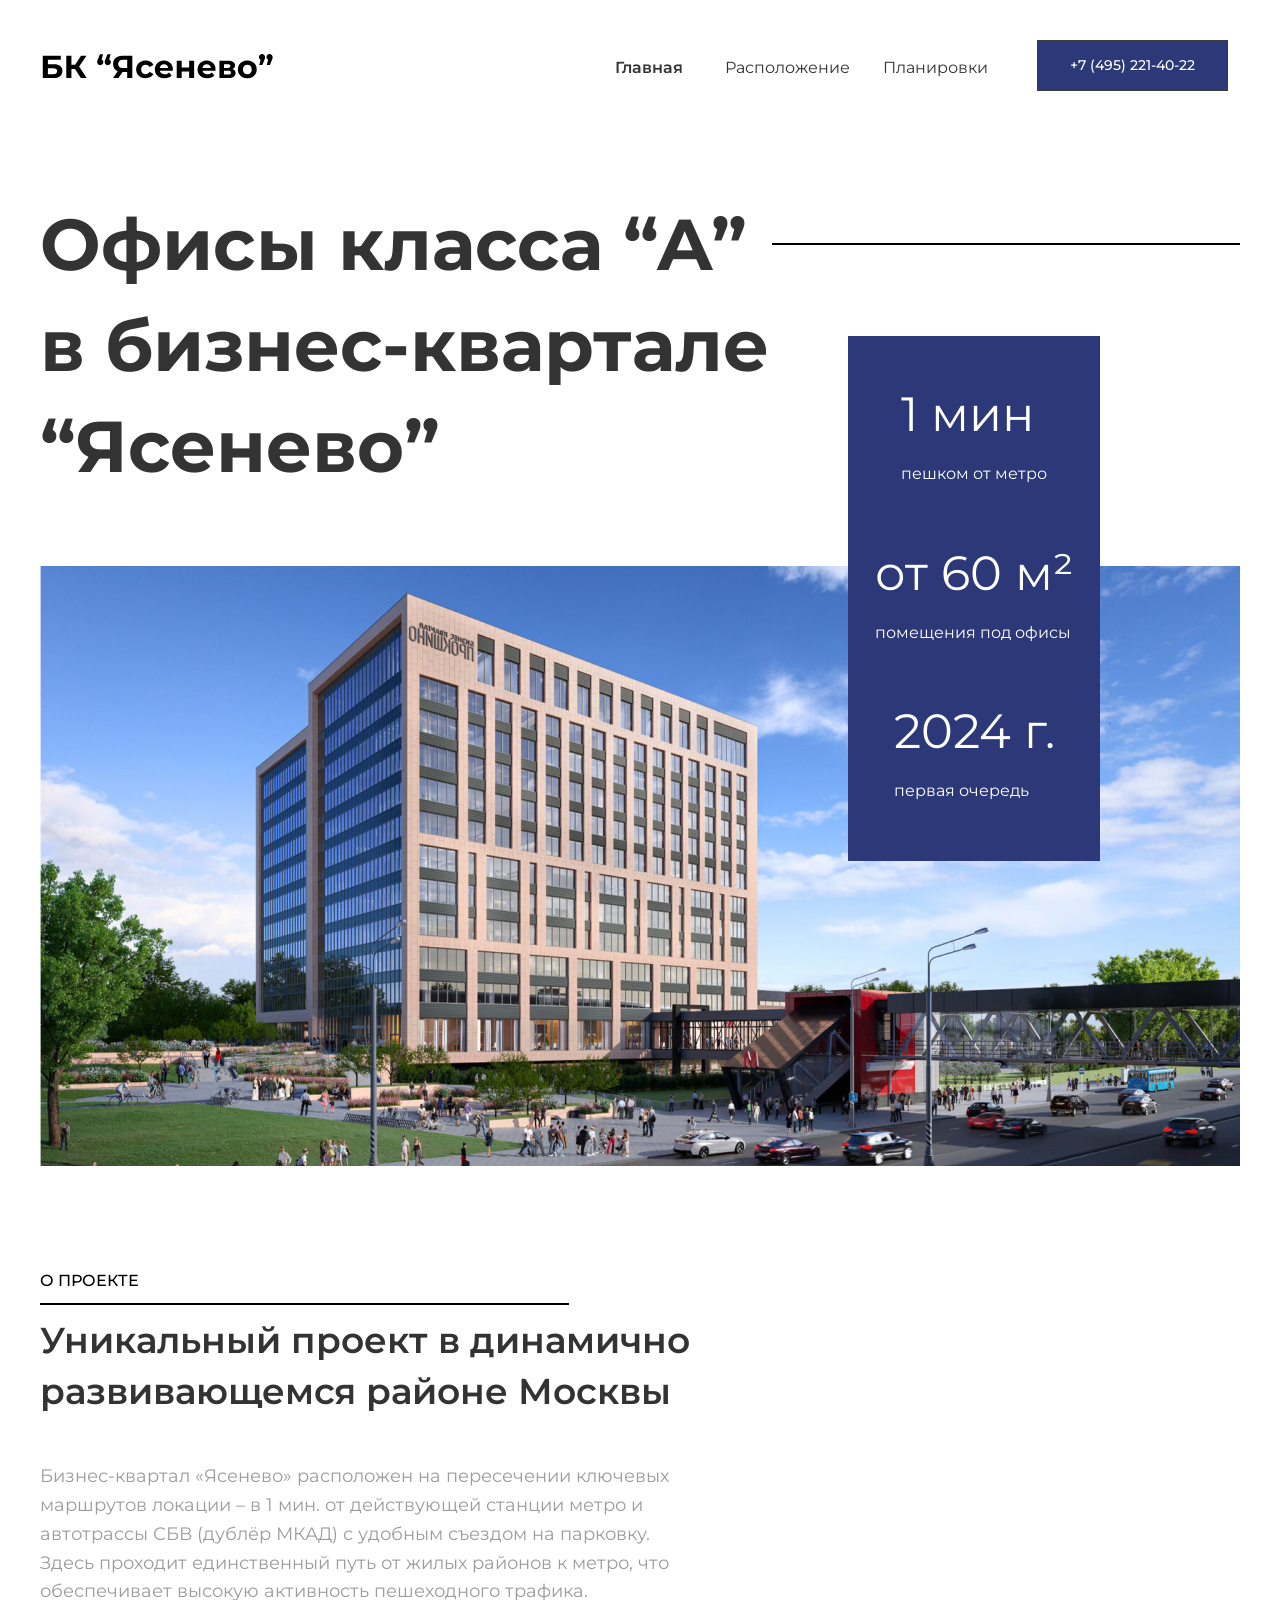
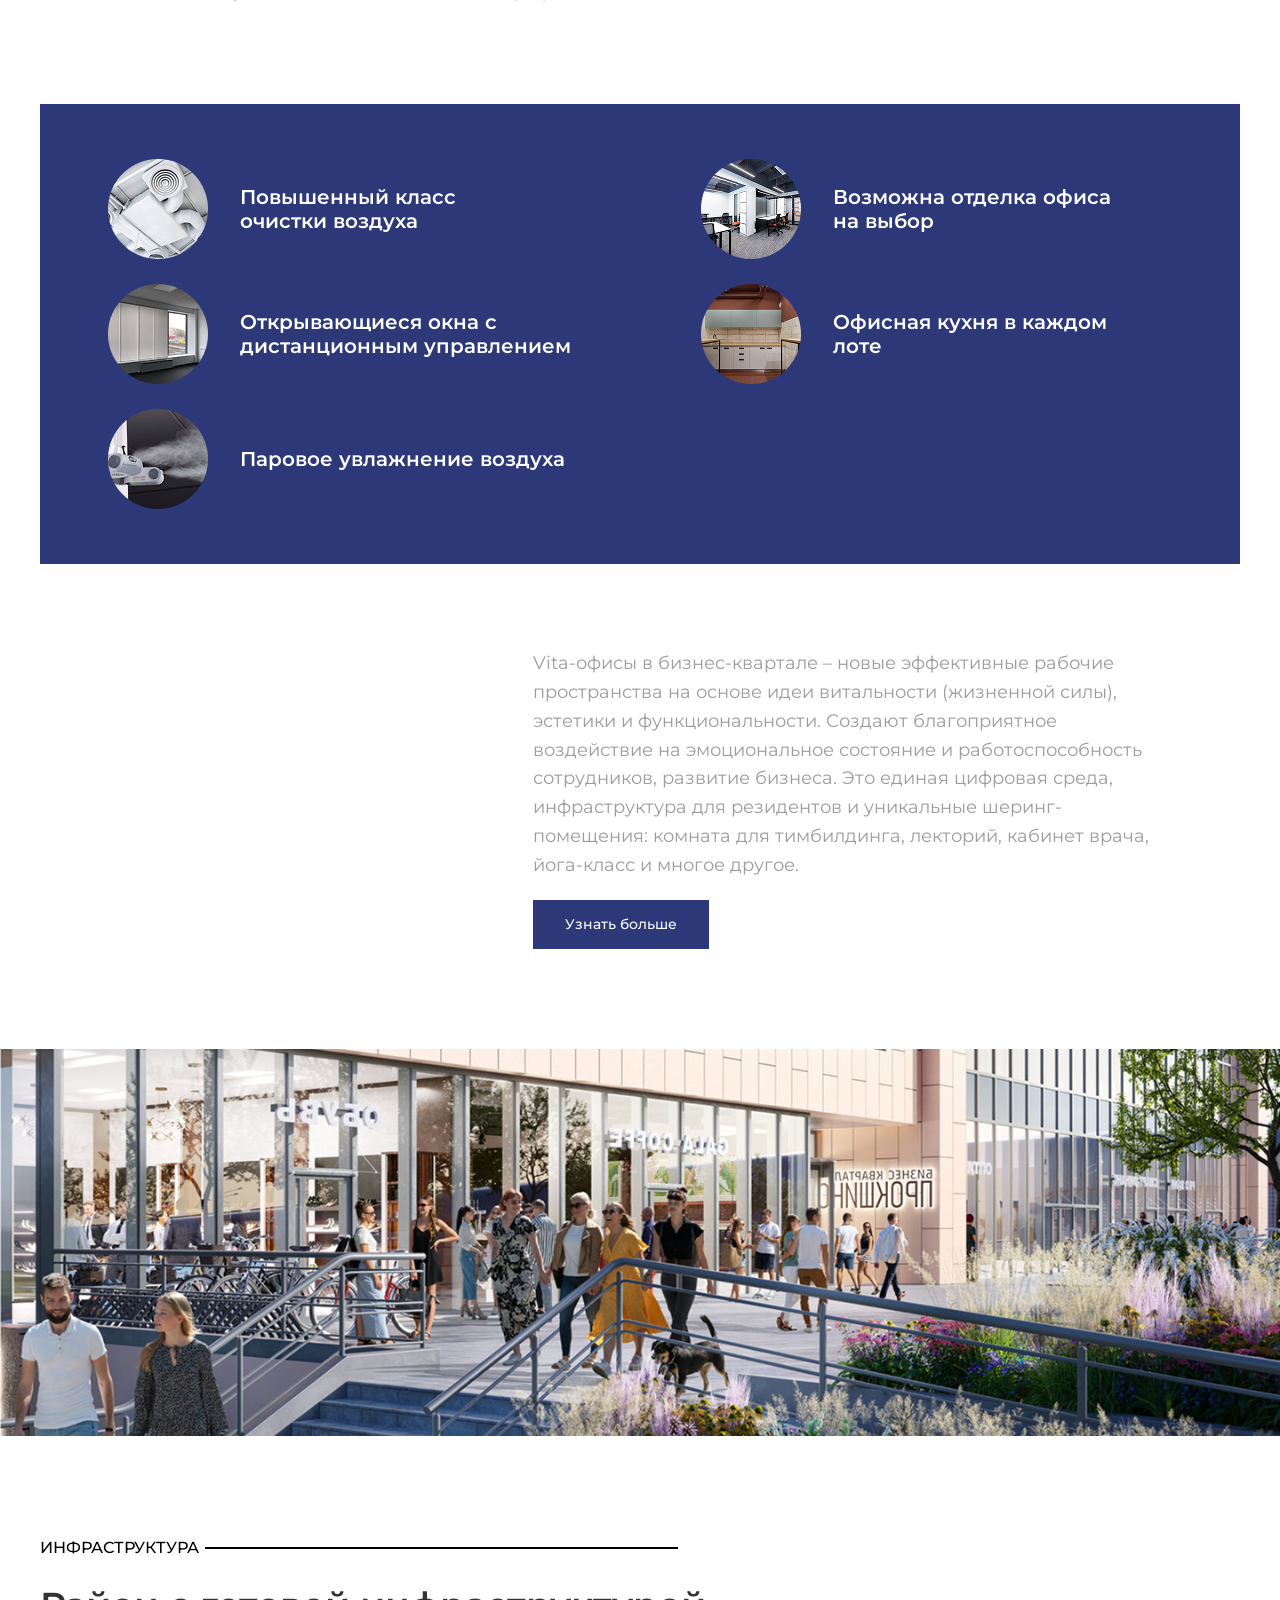
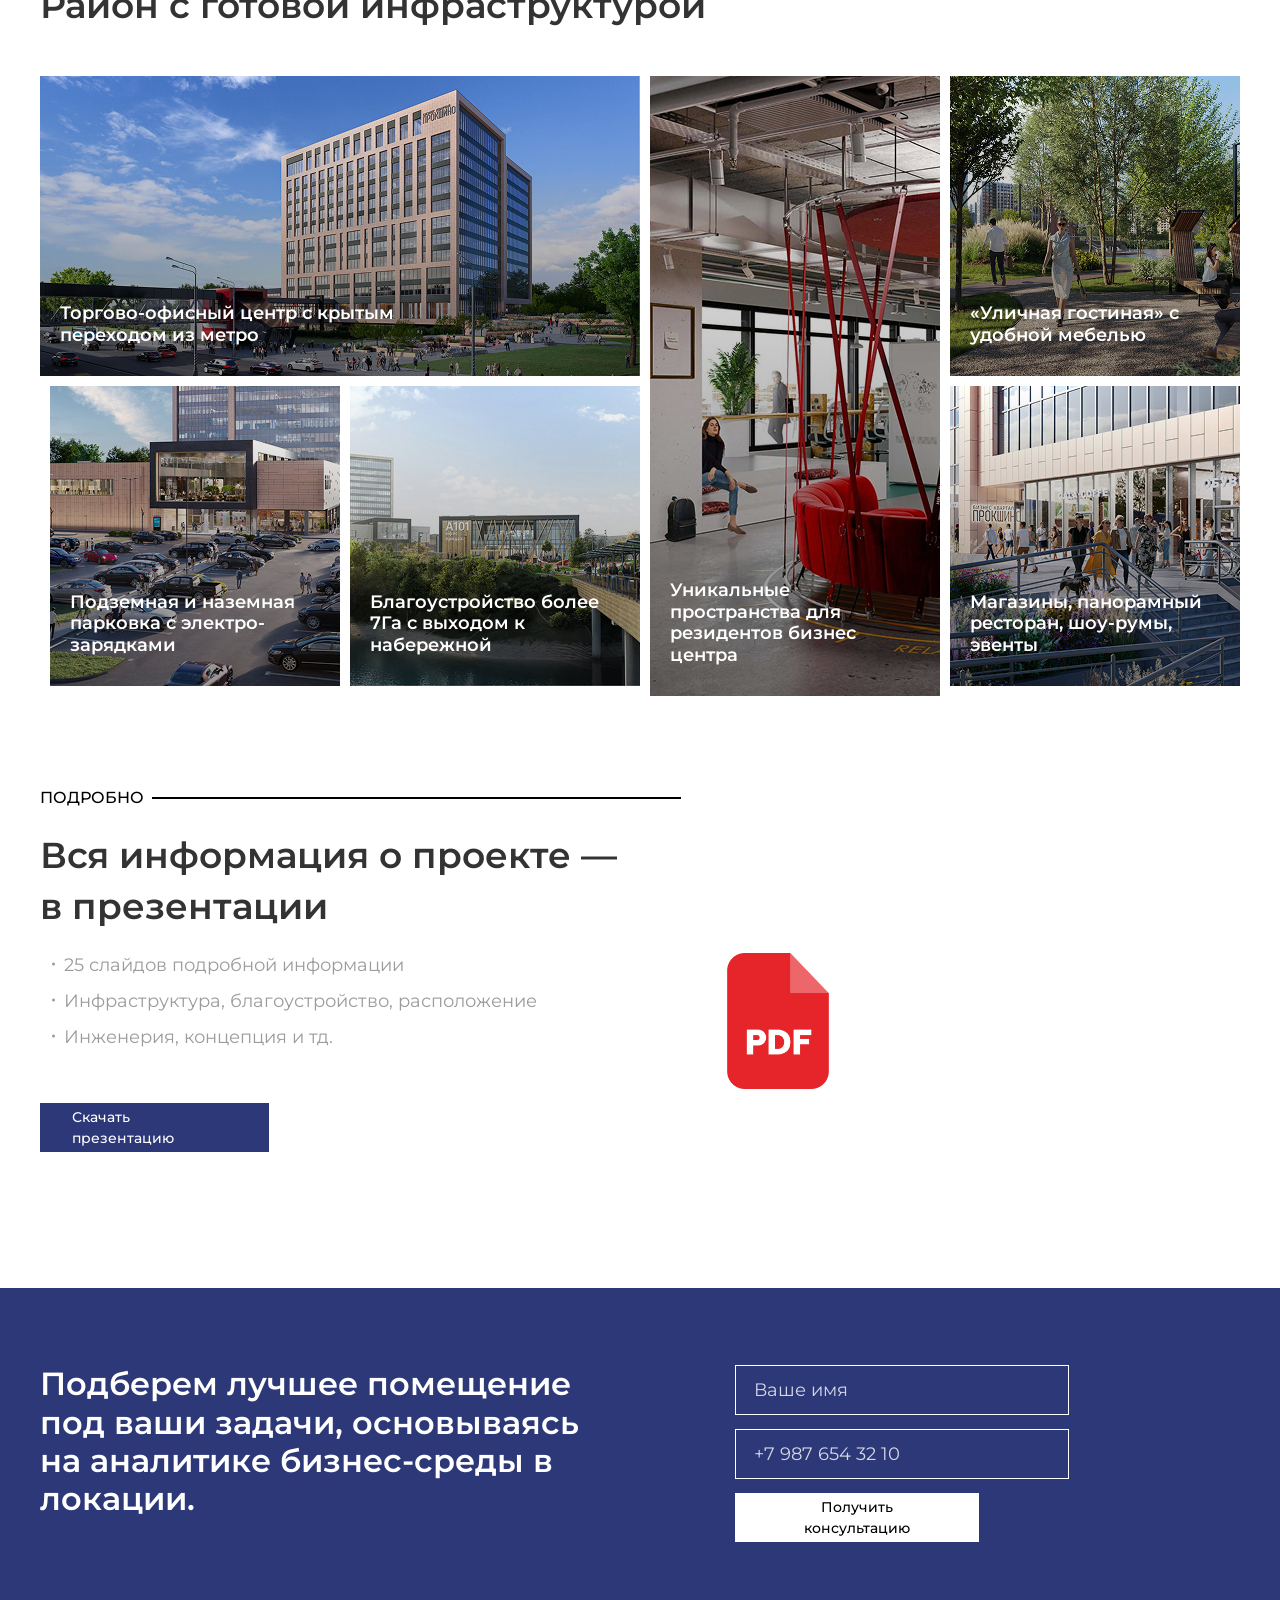
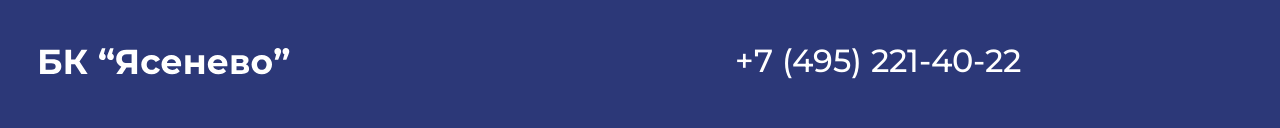
==== index.html @ f7aae48b "Add main page layout" ====
<!doctype html>
<html lang="ru">
  <head>
    <meta charset="UTF-8" />
    <meta name="viewport" content="width=device-width, initial-scale=1.0" />

    <link rel="stylesheet" href="css/style.min.css" />
    <title>БК "Ясенево"</title>
  </head>
  <body>
    <header class="header">
      <div class="container header__container">
        <a href="#hero" class="header__logo-link">
          <img
            src="./assets/images/index-images/svg/header-logo.svg"
            alt="БК 'Ясенево'"
            class="header__logo-img"
          />
        </a>

        <nav class="menu" aria-label="Главная навигация">
          <ul class="menu__list">
            <li class="menu__item menu__item--active">
              <a href="index.html" class="menu__link menu__link--active"
                >Главная</a
              >
            </li>
            <li class="menu__item">
              <a href="location.html" class="menu__link">Расположение</a>
            </li>
            <li class="menu__item">
              <a href="layouts.html" class="menu__link">Планировки</a>
            </li>
          </ul>
        </nav>

        <a
          href="tel:+74952214022"
          class="header__phone"
          aria-label="Позвонить по номеру +7 495 221-40-22"
          >+7 (495) 221-40-22</a
        >
      </div>
    </header>

    <main class="main">
      <section class="hero" id="hero">
        <div class="container hero__container">
          <h1 class="hero__title">
            <span class="hero__title-text">Офисы класса “А”</span
            ><span class="hero__title-text hero__title-text--secondary"
              >в бизнес-квартале <br />“Ясенево”</span
            >
          </h1>

          <div class="hero__media">
            <div class="hero__image-wrapper">
              <img
                src="./assets/images/index-images/hero-image.png"
                alt="Бизнес-центр Ясенево"
                class="hero__image"
              />
            </div>

            <aside
              class="hero__stats"
              aria-label="Краткая информация о проекте"
            >
              <div class="hero__stats-wrapper">
                <ul class="hero__stats-list">
                  <li class="hero__stats-item">
                    <span class="hero__stats-value">1 мин</span>
                    <span class="hero__stats-text">пешком от метро</span>
                  </li>
                  <li class="hero__stats-item">
                    <span class="hero__stats-value">от 60 м²</span>
                    <span class="hero__stats-text">помещения под офисы</span>
                  </li>
                  <li class="hero__stats-item">
                    <span class="hero__stats-value">2024 г.</span>
                    <span class="hero__stats-text">первая очередь</span>
                  </li>
                </ul>
              </div>
            </aside>
          </div>
        </div>
      </section>

      <section class="about">
        <div class="container about__container">
          <div class="about__intro">
            <div class="about__label">
              <span class="about__label-text">О проекте</span>
            </div>

            <h2 class="about__title">
              Уникальный проект в динамично развивающемся районе Москвы
            </h2>

            <p class="about__text">
              Бизнес-квартал «Ясенево» расположен на пересечении ключевых
              маршрутов локации – в 1 мин. от действующей станции метро и
              автотрассы СБВ (дублёр МКАД) с удобным съездом на парковку. Здесь
              проходит единственный путь от жилых районов к метро, что
              обеспечивает высокую активность пешеходного трафика.
            </p>
          </div>

          <div class="about__details">
            <ul class="about__details-list">
              <li class="about__details-item">
                <img
                  src="./assets/images/index-images/inf-icons/inf-icon-cleaning.png"
                  alt=""
                  class="about__details-icon"
                /><span class="about__details-text about__details-text--custom"
                  >Повышенный класс очистки воздуха</span
                >
              </li>
              <li class="about__details-item">
                <img
                  src="./assets/images/index-images/inf-icons/inf-icon-office.png"
                  alt=""
                  class="about__details-icon"
                /><span class="about__details-text about__details-text--custom"
                  >Возможна отделка офиса на выбор</span
                >
              </li>
              <li class="about__details-item">
                <img
                  src="./assets/images/index-images/inf-icons/inf-icon-windows.png"
                  alt=""
                  class="about__details-icon"
                /><span class="about__details-text"
                  >Открывающиеся окна с дистанционным управлением</span
                >
              </li>
              <li class="about__details-item">
                <img
                  src="./assets/images/index-images/inf-icons/inf-icon-kitchen.png"
                  alt=""
                  class="about__details-icon"
                /><span class="about__details-text about__details-text--custom"
                  >Офисная кухня в каждом лоте</span
                >
              </li>
              <li class="about__details-item">
                <img
                  src="./assets/images/index-images/inf-icons/inf-icon-humidification.png"
                  alt=""
                  class="about__details-icon"
                /><span class="about__details-text"
                  >Паровое увлажнение воздуха</span
                >
              </li>
            </ul>
          </div>

          <div class="about__info">
            <p class="about__info-text">
              Vita-офисы в бизнес-квартале – новые эффективные рабочие
              пространства на основе идеи витальности (жизненной силы), эстетики
              и функциональности. Создают благоприятное воздействие на
              эмоциональное состояние и работоспособность сотрудников, развитие
              бизнеса. Это единая цифровая среда, инфраструктура для резидентов
              и уникальные шеринг-помещения: комната для тимбилдинга, лекторий,
              кабинет врача, йога-класс и многое другое.
            </p>

            <a href="#details" class="about__info-button">Узнать больше</a>
          </div>
        </div>

        <div class="about__image-wrapper">
          <img
            src="./assets/images/index-images/about-image.png"
            alt="Входная зона бизнес-квартала Ясенево"
            class="about__image"
          />
        </div>
      </section>

      <section class="infra">
        <div class="container infra__container">
          <div class="infra__label">
            <span class="infra__label-text">Инфраструктура</span>
          </div>

          <h2 class="infra__title">Район с готовой инфраструктурой</h2>

          <div class="infra__grid">
            <article class="infra__card infra__card--center">
              <img
                src="./assets/images/index-images/infra-images/infra-center.png"
                alt=""
                class="infra__card-image"
              />

              <h3 class="infra__card-title infra__card-title--center">
                Торгово-офисный центр с крытым переходом из метро
              </h3>
            </article>

            <article class="infra__card infra__card--parking">
              <img
                src="./assets/images/index-images/infra-images/infra-parking.png"
                alt=""
                class="infra__card-image"
              />

              <h3 class="infra__card-title infra__card-title--parking">
                Подземная и наземная парковка с электро-зарядками
              </h3>
            </article>

            <article class="infra__card infra__card--landscape">
              <img
                src="./assets/images/index-images/infra-images/infra-landscape.png"
                alt=""
                class="infra__card-image"
              />

              <h3 class="infra__card-title infra__card-title--landscape">
                Благоустройство более 7Га с выходом к набережной
              </h3>
            </article>

            <article class="infra__card infra__card--residents">
              <img
                src="./assets/images/index-images/infra-images/infra-residents.png"
                alt=""
                class="infra__card-image"
              />

              <h3 class="infra__card-title infra__card-title--residents">
                Уникальные пространства для резидентов бизнес центра
              </h3>
            </article>

            <article class="infra__card infra__card--lounge">
              <img
                src="./assets/images/index-images/infra-images/infra-lounge.png"
                alt=""
                class="infra__card-image"
              />

              <h3 class="infra__card-title infra__card-title--lounge">
                «Уличная гостиная» с удобной мебелью
              </h3>
            </article>

            <article class="infra__card infra__card--shops">
              <img
                src="./assets/images/index-images/infra-images/infra-shops.png"
                alt=""
                class="infra__card-image"
              />

              <h3 class="infra__card-title infra__card-title--shops">
                Магазины, панорамный ресторан, шоу-румы, эвенты
              </h3>
            </article>
          </div>
        </div>
      </section>

      <section class="details">
        <div class="container details__container">
          <div class="details__label">
            <span class="details__label-text">Подробно</span>
          </div>

          <div class="details__content">
            <div class="details__info">
              <h2 class="details__title">
                Вся информация о проекте — в презентации
              </h2>

              <ul class="details__list">
                <li class="details__item">25 слайдов подробной информации</li>
                <li class="details__item">
                  Инфраструктура, благоустройство, расположение
                </li>
                <li class="details__item">Инженерия, концепция и тд.</li>
              </ul>

              <a href="#" class="details__button">Скачать презентацию</a>
            </div>

            <div class="details__file">
              <img
                src="./assets/images/index-images/svg/pdf-icon.svg"
                alt=""
                class="details__file-icon"
              />
            </div>
          </div>
        </div>
      </section>
    </main>

    <footer class="footer">
      <div class="container footer__container">
        <div class="footer__top">
          <h2 class="footer__title">
            Подберем лучшее помещение <br />
            под ваши задачи, основываясь <br />
            на аналитике бизнес-среды в <br />
            локации.
          </h2>

          <form class="footer__form" action="#" method="post">
            <label class="footer__field">
              <span class="footer__field-text">Ваше имя</span>
              <input
                class="footer__input"
                type="text"
                name="name"
                placeholder="Ваше имя"
              />
            </label>

            <label class="footer__field">
              <span class="footer__field-text">Ваш телефон</span>
              <input
                class="footer__input"
                type="tel"
                name="phone"
                placeholder="+7 987 654 32 10"
              />
            </label>

            <button class="footer__button" type="submit">
              Получить консультацию
            </button>
          </form>
        </div>

        <div class="footer__bottom">
          <a href="#hero" class="footer__logo-link"
            ><img
              src="./assets/images/index-images/svg/footer-logo.svg"
              alt="БК 'Ясенево'"
              class="footer__logo-image"
          /></a>

          <address class="footer__contacts">
            <a class="footer__phone" href="tel:+74952214022">
              +7 (495) 221-40-22
            </a>
          </address>
        </div>
      </div>
    </footer>
  </body>
</html>
---- css/style.min.css ----
@font-face{font-family:"Montserrat";src:local("Montserrat Regular"),url("../assets/fonts/Montserrat-Regular.ttf") format("truetype");font-weight:400;font-style:normal}@font-face{font-family:"Montserrat";src:local("Montserrat Medium"),url("../assets/fonts/Montserrat-Medium.ttf") format("truetype");font-weight:500;font-style:normal}@font-face{font-family:"Montserrat";src:local("Montserrat SemiBold"),url("../assets/fonts/Montserrat-SemiBold.ttf") format("truetype");font-weight:600;font-style:normal}@font-face{font-family:"Montserrat";src:local("Montserrat Bold"),url("../assets/fonts/Montserrat-Bold.ttf") format("truetype");font-weight:700;font-style:normal}*,*::before,*::after{box-sizing:border-box}body,h1,h2,h3,h4,h5,h6,p,ul,ol{margin:0}ul,ol{padding:0}ul{list-style:none}img{display:block;max-width:100%;height:auto}a{color:inherit;text-decoration:none}button,input,textarea,select{font:inherit}button{cursor:pointer;border:none;background:none}address{font-style:normal}body{color:#9c9c9c;background:#fff;font-family:Montserrat;font-size:18px;font-style:normal;font-weight:400;line-height:160%}.container{width:100%;max-width:1200px;margin:0 auto;padding:0}.header{padding:40px 0 100px}.header__container{display:flex;align-items:flex-start;padding:0}.header__logo-link{margin-right:341px}.header__logo-img{display:block}.header__phone{border:1px solid #3c3c3c;background:#2c3878;padding:14px 32px;color:#fff;font-size:14px;font-weight:500;line-height:150%;margin-left:49px;transition:.3s ease}.header__phone:hover{transform:scale(1.1)}.menu{padding-top:13px}.menu__list{display:flex;align-items:center;gap:33px}.menu__link{color:#333;font-size:16px;font-weight:400;line-height:160%}.menu__link--active{font-weight:600;line-height:140%;margin-right:9px}.hero{padding:0 0 100px}.hero__container{display:flex;flex-direction:column;gap:70px}.hero__title{color:#333;font-size:72px;font-weight:700;line-height:140%}.hero__title-text{display:block}.hero__title-text:first-child{display:flex;align-items:center;gap:25px;white-space:nowrap}.hero__title-text::after{content:"";flex-grow:1;height:2px;background-color:#000}.hero__title-text--secondary{max-width:747px}.hero__media{position:relative}.hero__image{display:block;width:100%;height:auto}.hero__stats{position:absolute;top:-230px;right:140px;width:252px;min-height:525px;background:#2c3878;color:#fff}.hero__stats-wrapper{padding:40px 32px}.hero__stats-list{display:flex;align-items:center;flex-direction:column;gap:48px}.hero__stats-item{display:flex;flex-direction:column;gap:8px}.hero__stats-value{font-size:48px;font-weight:400;line-height:160%;white-space:nowrap}.hero__stats-text{font-size:16px;font-weight:400;line-height:160%}.about{padding:0 0 100px}.about__container{display:flex;flex-direction:column;align-items:flex-start}.about__label-text{color:#000;font-size:16px;font-weight:500;line-height:150%;text-transform:uppercase;display:inline-block}.about__label-text:first-child::after{content:"";display:block;background:#000;width:529px;height:2px;margin:10px 0}.about__title{color:#333;font-size:36px;font-weight:600;line-height:140%;width:100%;max-width:713px;margin-bottom:46px}.about__text{color:#9c9c9c;font-size:18px;font-weight:400;line-height:160%;width:100%;max-width:654px;margin-bottom:98px}.about__details{background:#2c3878;width:100%;padding:55px 120px 55px 68px;margin-bottom:85px}.about__details-list{display:grid;grid-template-columns:repeat(2, 1fr);-moz-column-gap:120px;column-gap:120px;row-gap:25px}.about__details-item{display:flex;align-items:center;gap:32px;width:473px}.about__details-icon{transition:.3s ease}.about__details-icon:hover{transform:scale(1.1)}.about__details-text{color:#fff;font-size:20px;font-weight:600;line-height:120%;width:100%;max-width:343px}.about__details-text--custom{max-width:285px}.about__info{display:flex;flex-direction:column;align-items:flex-start;margin-left:auto;margin-right:73px;max-width:634px}.about__info-text{color:#9c9c9c;font-size:18px;font-weight:400;line-height:160%;width:100%;margin-bottom:20px}.about__info-button{background:#2c3878;color:#fff;font-size:14px;font-weight:500;line-height:150%;padding:14px 32px;margin-bottom:100px;transition:.3s ease}.about__info-button:hover{transform:scale(1.1)}.about__image-wrapper{max-width:1440px;margin:0 auto}.about__image{display:block;width:100%;height:auto}.infra{padding:0 0 100px}.infra__container{display:flex;flex-direction:column;width:100%;max-width:1240px;margin:0 auto;padding:0 20px}.infra__label-text{color:#000;font-size:16px;font-weight:500;line-height:150%;text-transform:uppercase;margin-bottom:20px}.infra__label-text:first-child{display:flex;align-items:center;gap:6px;white-space:nowrap}.infra__label-text:first-child::after{content:"";flex-grow:1;max-width:473px;height:2px;background-color:#000}.infra__title{color:#333;font-size:36px;font-weight:600;line-height:140%;margin-bottom:46px}.infra__grid{display:grid;grid-template-columns:300px 290px 290px 290px;grid-template-rows:300px 300px;-moz-column-gap:10px;column-gap:10px;row-gap:10px;grid-template-areas:"center center residents lounge" "parking landscape residents shops"}.infra__card{position:relative;overflow:hidden;transform-origin:center;transition:.3s ease,box-shadow .3s ease}.infra__card:hover{transform:translateY(-8px) scale(0.9);box-shadow:0 20px 40px rgba(0,0,0,.25)}.infra__card--center{grid-area:center}.infra__card--parking{grid-area:parking;width:290px;justify-self:end}.infra__card--landscape{grid-area:landscape}.infra__card--residents{grid-area:residents;height:620px}.infra__card--lounge{grid-area:lounge}.infra__card--shops{grid-area:shops}.infra__card-image{width:100%;height:100%;-o-object-fit:cover;object-fit:cover}.infra__card-title{position:absolute;left:20px;bottom:30px;z-index:1;margin:0;color:#fff;font-size:18px;font-weight:600;line-height:120%}.infra__card-title--center{width:100%;max-width:395px}.infra__card-title--parking,.infra__card-title--landscape,.infra__card-title--residents,.infra__card-title--lounge,.infra__card-title--shops{width:100%;max-width:233px}.details{padding:0 0 136px}.details__container{display:flex;flex-direction:column}.details__label-text{color:#000;font-size:16px;font-weight:500;line-height:150%;text-transform:uppercase;margin-bottom:20px}.details__label-text:first-child{display:flex;align-items:center;gap:8px;white-space:nowrap}.details__label-text:first-child::after{content:"";flex-grow:1;max-width:529px;height:2px;background-color:#000}.details__content{display:grid;grid-template-columns:600px 136px;-moz-column-gap:70px;column-gap:70px;align-items:center}.details__title{color:#333;font-size:36px;font-weight:600;line-height:140%;margin-bottom:20px}.details__list{display:flex;flex-direction:column;gap:7px;margin-bottom:50px;transform:translateX(12px)}.details__item{position:relative;padding-left:12px;color:#9c9c9c}.details__item::before{content:"";position:absolute;left:0;top:13px;width:3px;height:3px;border-radius:50%;background-color:#9c9c9c;transform:translateY(-50%)}.details__button{display:inline-flex;align-items:center;justify-content:center;padding:14px 34px 14px 32px;color:#fff;background:#2c3878;font-size:14px;font-weight:500;line-height:150%;width:100%;max-width:229px;height:49px;transition:.3s ease}.details__button:hover{transform:scale(1.1)}.details__file{transform:translateY(30px)}.details__file-icon{transform-origin:center;transition:.3s ease}.details__file-icon:hover{transform:translateY(-8px) scale(1.03)}.footer{background:#2c3878}.footer__container{padding:77px 171px 43px 0}.footer__top{display:grid;grid-template-columns:576px 334px;justify-content:space-between;align-items:start;margin-bottom:95px}.footer__bottom{display:grid;grid-template-columns:576px 334px;justify-content:space-between;align-items:center}.footer__title{width:100%;max-width:576px;color:#fff;font-size:32px;font-weight:600;line-height:120%}.footer__form{display:flex;flex-direction:column;align-items:flex-start;gap:14px}.footer__field{width:100%}.footer__field-text{position:absolute;width:1px;height:1px;margin:-1px;padding:0;overflow:hidden;white-space:nowrap;border:0;clip:rect(0 0 0 0);clip-path:inset(100%)}.footer__input{width:100%;max-width:334px;height:50px;padding:0 18px;color:#fff;background:rgba(0,0,0,0);border:1px solid #fff}.footer__input::-moz-placeholder{color:#fff;opacity:.8}.footer__input::placeholder{color:#fff;opacity:.8}.footer__button{display:inline-flex;align-items:center;justify-content:center;width:100%;max-width:244px;height:49px;padding:14px 32px;color:#000;background:#fff;font-size:14px;font-weight:500;line-height:150%;transition:.3s ease}.footer__button:hover{transform:scale(1.1)}.footer__logo-link{display:inline-flex}.footer__logo-image{display:block;width:100%;max-width:250px;height:auto}.footer__contacts{font-style:normal}.footer__phone{color:#fff;font-size:32px;font-weight:500;line-height:150%}
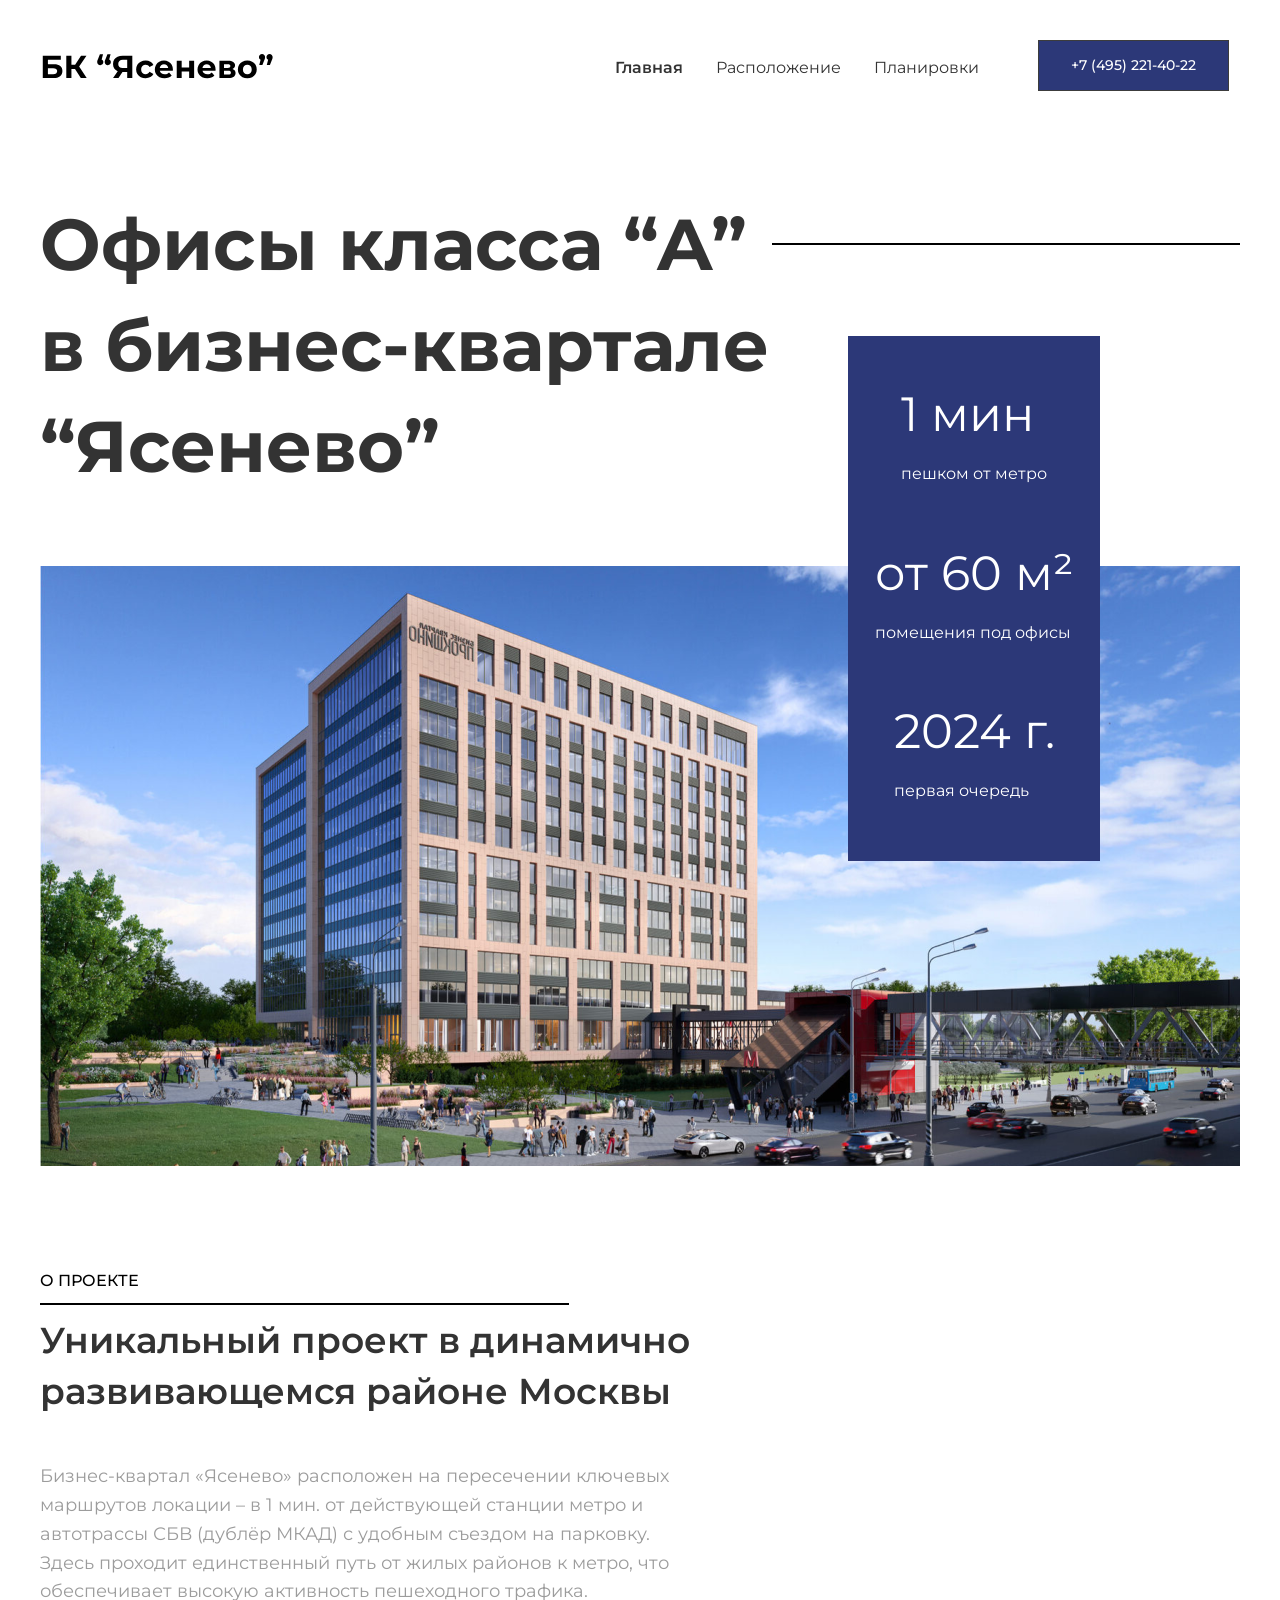
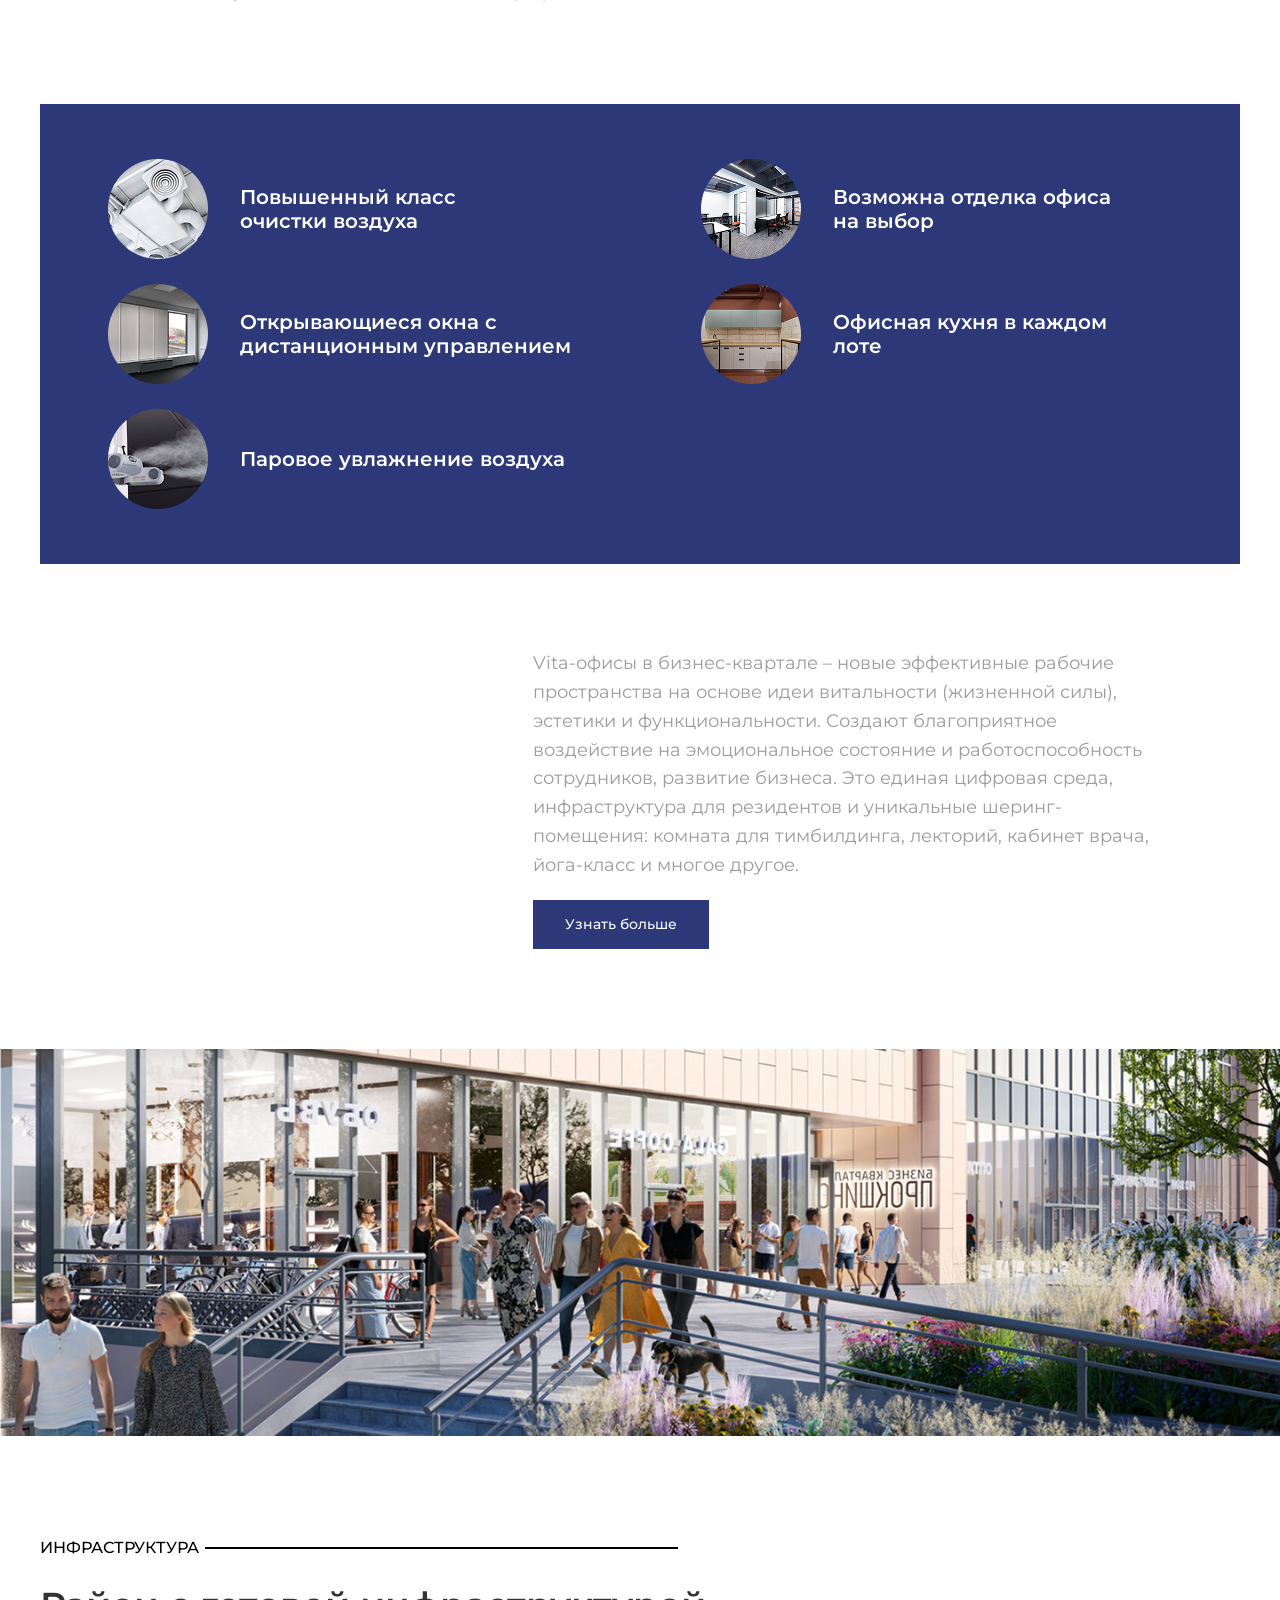
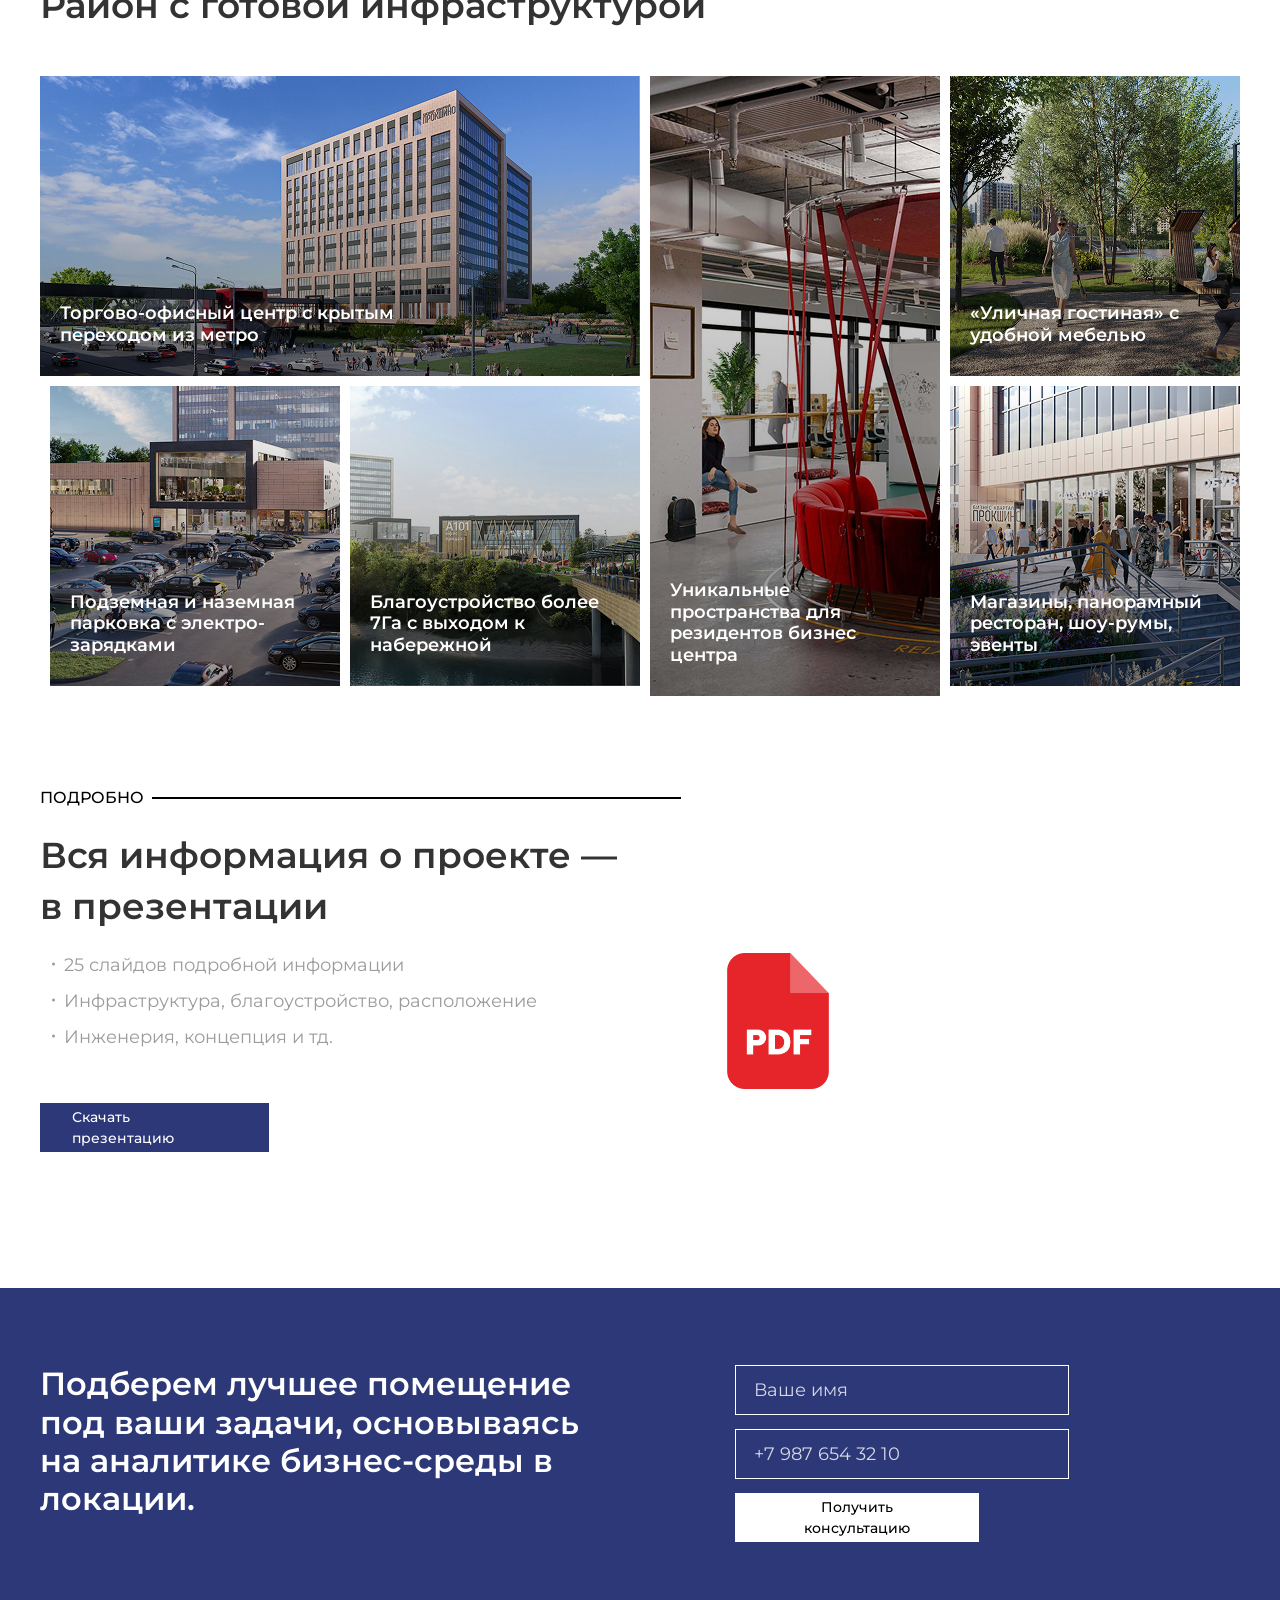
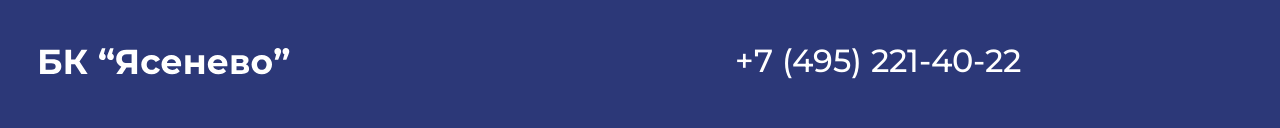
==== commit 663cf002: "Add adaptive layout" ====
--- a/index.html
+++ b/index.html
@@ -7,10 +7,10 @@
     <link rel="stylesheet" href="css/style.min.css" />
     <title>БК "Ясенево"</title>
   </head>
-  <body>
+  <body class="page-home">
     <header class="header">
       <div class="container header__container">
-        <a href="#hero" class="header__logo-link">
+        <a href="index.html" class="header__logo-link">
           <img
             src="./assets/images/index-images/svg/header-logo.svg"
             alt="БК 'Ясенево'"
@@ -18,9 +18,21 @@
           />
         </a>
 
+        <a
+          href="tel:+74952214022"
+          class="header__logo-phone-link"
+          aria-label="Позвонить по номеру +7 495 221-40-22"
+        >
+          <img
+            src="./assets/images/index-images/svg/phone-logo.svg"
+            alt="БК 'Ясенево'"
+            class="header__logo-phone-img"
+          />
+        </a>
+
         <nav class="menu" aria-label="Главная навигация">
-          <ul class="menu__list">
-            <li class="menu__item menu__item--active">
+          <ul class="menu__list menu__list--disabled">
+            <li class="menu__item menu__item--home">
               <a href="index.html" class="menu__link menu__link--active"
                 >Главная</a
               >
@@ -29,14 +41,14 @@
               <a href="location.html" class="menu__link">Расположение</a>
             </li>
             <li class="menu__item">
-              <a href="layouts.html" class="menu__link">Планировки</a>
+              <a href="plans.html" class="menu__link">Планировки</a>
             </li>
           </ul>
         </nav>
 
         <a
           href="tel:+74952214022"
-          class="header__phone"
+          class="header__phone header__phone--disabled"
           aria-label="Позвонить по номеру +7 495 221-40-22"
           >+7 (495) 221-40-22</a
         >
@@ -60,6 +72,21 @@
                 alt="Бизнес-центр Ясенево"
                 class="hero__image"
               />
+
+              <img
+                src="./assets/images/index-images/hero-mobile-image.png"
+                alt="Бизнес-центр Ясенево"
+                class="hero__image-mobile-main"
+              />
+            </div>
+
+            <div class="hero__buttons-wrapper">
+              <a href="location.html" class="hero__button-location"
+                ><span class="hero__button-location--custom-text"
+                  >Расположение</span
+                ></a
+              >
+              <a href="plans.html" class="hero__button-plans">Планировки</a>
             </div>
 
             <aside
@@ -73,8 +100,13 @@
                     <span class="hero__stats-text">пешком от метро</span>
                   </li>
                   <li class="hero__stats-item">
-                    <span class="hero__stats-value">от 60 м²</span>
-                    <span class="hero__stats-text">помещения под офисы</span>
+                    <span class="hero__stats-value hero__stats-value--custom"
+                      >от 60 м²</span
+                    >
+                    <span
+                      class="hero__stats-text hero__stats-text--home-feature"
+                      >помещения под офисы</span
+                    >
                   </li>
                   <li class="hero__stats-item">
                     <span class="hero__stats-value">2024 г.</span>
@@ -109,7 +141,7 @@
 
           <div class="about__details">
             <ul class="about__details-list">
-              <li class="about__details-item">
+              <li class="about__details-item about__details-item--cleaning">
                 <img
                   src="./assets/images/index-images/inf-icons/inf-icon-cleaning.png"
                   alt=""
@@ -118,7 +150,7 @@
                   >Повышенный класс очистки воздуха</span
                 >
               </li>
-              <li class="about__details-item">
+              <li class="about__details-item about__details-item--office">
                 <img
                   src="./assets/images/index-images/inf-icons/inf-icon-office.png"
                   alt=""
@@ -127,7 +159,7 @@
                   >Возможна отделка офиса на выбор</span
                 >
               </li>
-              <li class="about__details-item">
+              <li class="about__details-item about__details-item--windows">
                 <img
                   src="./assets/images/index-images/inf-icons/inf-icon-windows.png"
                   alt=""
@@ -136,7 +168,7 @@
                   >Открывающиеся окна с дистанционным управлением</span
                 >
               </li>
-              <li class="about__details-item">
+              <li class="about__details-item about__details-item--kitchen">
                 <img
                   src="./assets/images/index-images/inf-icons/inf-icon-kitchen.png"
                   alt=""
@@ -145,7 +177,9 @@
                   >Офисная кухня в каждом лоте</span
                 >
               </li>
-              <li class="about__details-item">
+              <li
+                class="about__details-item about__details-item--humidification"
+              >
                 <img
                   src="./assets/images/index-images/inf-icons/inf-icon-humidification.png"
                   alt=""
@@ -174,9 +208,21 @@
 
         <div class="about__image-wrapper">
           <img
-            src="./assets/images/index-images/about-image.png"
+            src="./assets/images/index-images/location-entrance-image.png"
             alt="Входная зона бизнес-квартала Ясенево"
             class="about__image"
+          />
+
+          <img
+            src="./assets/images/index-images/about-image-home.png"
+            alt="Входная зона бизнес-квартала Ясенево"
+            class="about__image-home"
+          />
+
+          <img
+            src="./assets/images/index-images/about-image-mobile.png"
+            alt="Входная зона бизнес-квартала Ясенево"
+            class="about__image-home-mobile"
           />
         </div>
       </section>
@@ -230,7 +276,7 @@
               <img
                 src="./assets/images/index-images/infra-images/infra-residents.png"
                 alt=""
-                class="infra__card-image"
+                class="infra__card-image infra__card-image--feature"
               />
 
               <h3 class="infra__card-title infra__card-title--residents">
@@ -293,6 +339,12 @@
                 src="./assets/images/index-images/svg/pdf-icon.svg"
                 alt=""
                 class="details__file-icon"
+              />
+
+              <img
+                src="./assets/images/index-images/svg/mobile-details-icon.svg"
+                alt=""
+                class="details__file-icon-mobile"
               />
             </div>
           </div>
--- a/css/style.min.css
+++ b/css/style.min.css
@@ -1 +1 @@
-@font-face{font-family:"Montserrat";src:local("Montserrat Regular"),url("../assets/fonts/Montserrat-Regular.ttf") format("truetype");font-weight:400;font-style:normal}@font-face{font-family:"Montserrat";src:local("Montserrat Medium"),url("../assets/fonts/Montserrat-Medium.ttf") format("truetype");font-weight:500;font-style:normal}@font-face{font-family:"Montserrat";src:local("Montserrat SemiBold"),url("../assets/fonts/Montserrat-SemiBold.ttf") format("truetype");font-weight:600;font-style:normal}@font-face{font-family:"Montserrat";src:local("Montserrat Bold"),url("../assets/fonts/Montserrat-Bold.ttf") format("truetype");font-weight:700;font-style:normal}*,*::before,*::after{box-sizing:border-box}body,h1,h2,h3,h4,h5,h6,p,ul,ol{margin:0}ul,ol{padding:0}ul{list-style:none}img{display:block;max-width:100%;height:auto}a{color:inherit;text-decoration:none}button,input,textarea,select{font:inherit}button{cursor:pointer;border:none;background:none}address{font-style:normal}body{color:#9c9c9c;background:#fff;font-family:Montserrat;font-size:18px;font-style:normal;font-weight:400;line-height:160%}.container{width:100%;max-width:1200px;margin:0 auto;padding:0}.header{padding:40px 0 100px}.header__container{display:flex;align-items:flex-start;padding:0}.header__logo-link{margin-right:341px}.header__logo-img{display:block}.header__phone{border:1px solid #3c3c3c;background:#2c3878;padding:14px 32px;color:#fff;font-size:14px;font-weight:500;line-height:150%;margin-left:49px;transition:.3s ease}.header__phone:hover{transform:scale(1.1)}.menu{padding-top:13px}.menu__list{display:flex;align-items:center;gap:33px}.menu__link{color:#333;font-size:16px;font-weight:400;line-height:160%}.menu__link--active{font-weight:600;line-height:140%;margin-right:9px}.hero{padding:0 0 100px}.hero__container{display:flex;flex-direction:column;gap:70px}.hero__title{color:#333;font-size:72px;font-weight:700;line-height:140%}.hero__title-text{display:block}.hero__title-text:first-child{display:flex;align-items:center;gap:25px;white-space:nowrap}.hero__title-text::after{content:"";flex-grow:1;height:2px;background-color:#000}.hero__title-text--secondary{max-width:747px}.hero__media{position:relative}.hero__image{display:block;width:100%;height:auto}.hero__stats{position:absolute;top:-230px;right:140px;width:252px;min-height:525px;background:#2c3878;color:#fff}.hero__stats-wrapper{padding:40px 32px}.hero__stats-list{display:flex;align-items:center;flex-direction:column;gap:48px}.hero__stats-item{display:flex;flex-direction:column;gap:8px}.hero__stats-value{font-size:48px;font-weight:400;line-height:160%;white-space:nowrap}.hero__stats-text{font-size:16px;font-weight:400;line-height:160%}.about{padding:0 0 100px}.about__container{display:flex;flex-direction:column;align-items:flex-start}.about__label-text{color:#000;font-size:16px;font-weight:500;line-height:150%;text-transform:uppercase;display:inline-block}.about__label-text:first-child::after{content:"";display:block;background:#000;width:529px;height:2px;margin:10px 0}.about__title{color:#333;font-size:36px;font-weight:600;line-height:140%;width:100%;max-width:713px;margin-bottom:46px}.about__text{color:#9c9c9c;font-size:18px;font-weight:400;line-height:160%;width:100%;max-width:654px;margin-bottom:98px}.about__details{background:#2c3878;width:100%;padding:55px 120px 55px 68px;margin-bottom:85px}.about__details-list{display:grid;grid-template-columns:repeat(2, 1fr);-moz-column-gap:120px;column-gap:120px;row-gap:25px}.about__details-item{display:flex;align-items:center;gap:32px;width:473px}.about__details-icon{transition:.3s ease}.about__details-icon:hover{transform:scale(1.1)}.about__details-text{color:#fff;font-size:20px;font-weight:600;line-height:120%;width:100%;max-width:343px}.about__details-text--custom{max-width:285px}.about__info{display:flex;flex-direction:column;align-items:flex-start;margin-left:auto;margin-right:73px;max-width:634px}.about__info-text{color:#9c9c9c;font-size:18px;font-weight:400;line-height:160%;width:100%;margin-bottom:20px}.about__info-button{background:#2c3878;color:#fff;font-size:14px;font-weight:500;line-height:150%;padding:14px 32px;margin-bottom:100px;transition:.3s ease}.about__info-button:hover{transform:scale(1.1)}.about__image-wrapper{max-width:1440px;margin:0 auto}.about__image{display:block;width:100%;height:auto}.infra{padding:0 0 100px}.infra__container{display:flex;flex-direction:column;width:100%;max-width:1240px;margin:0 auto;padding:0 20px}.infra__label-text{color:#000;font-size:16px;font-weight:500;line-height:150%;text-transform:uppercase;margin-bottom:20px}.infra__label-text:first-child{display:flex;align-items:center;gap:6px;white-space:nowrap}.infra__label-text:first-child::after{content:"";flex-grow:1;max-width:473px;height:2px;background-color:#000}.infra__title{color:#333;font-size:36px;font-weight:600;line-height:140%;margin-bottom:46px}.infra__grid{display:grid;grid-template-columns:300px 290px 290px 290px;grid-template-rows:300px 300px;-moz-column-gap:10px;column-gap:10px;row-gap:10px;grid-template-areas:"center center residents lounge" "parking landscape residents shops"}.infra__card{position:relative;overflow:hidden;transform-origin:center;transition:.3s ease,box-shadow .3s ease}.infra__card:hover{transform:translateY(-8px) scale(0.9);box-shadow:0 20px 40px rgba(0,0,0,.25)}.infra__card--center{grid-area:center}.infra__card--parking{grid-area:parking;width:290px;justify-self:end}.infra__card--landscape{grid-area:landscape}.infra__card--residents{grid-area:residents;height:620px}.infra__card--lounge{grid-area:lounge}.infra__card--shops{grid-area:shops}.infra__card-image{width:100%;height:100%;-o-object-fit:cover;object-fit:cover}.infra__card-title{position:absolute;left:20px;bottom:30px;z-index:1;margin:0;color:#fff;font-size:18px;font-weight:600;line-height:120%}.infra__card-title--center{width:100%;max-width:395px}.infra__card-title--parking,.infra__card-title--landscape,.infra__card-title--residents,.infra__card-title--lounge,.infra__card-title--shops{width:100%;max-width:233px}.details{padding:0 0 136px}.details__container{display:flex;flex-direction:column}.details__label-text{color:#000;font-size:16px;font-weight:500;line-height:150%;text-transform:uppercase;margin-bottom:20px}.details__label-text:first-child{display:flex;align-items:center;gap:8px;white-space:nowrap}.details__label-text:first-child::after{content:"";flex-grow:1;max-width:529px;height:2px;background-color:#000}.details__content{display:grid;grid-template-columns:600px 136px;-moz-column-gap:70px;column-gap:70px;align-items:center}.details__title{color:#333;font-size:36px;font-weight:600;line-height:140%;margin-bottom:20px}.details__list{display:flex;flex-direction:column;gap:7px;margin-bottom:50px;transform:translateX(12px)}.details__item{position:relative;padding-left:12px;color:#9c9c9c}.details__item::before{content:"";position:absolute;left:0;top:13px;width:3px;height:3px;border-radius:50%;background-color:#9c9c9c;transform:translateY(-50%)}.details__button{display:inline-flex;align-items:center;justify-content:center;padding:14px 34px 14px 32px;color:#fff;background:#2c3878;font-size:14px;font-weight:500;line-height:150%;width:100%;max-width:229px;height:49px;transition:.3s ease}.details__button:hover{transform:scale(1.1)}.details__file{transform:translateY(30px)}.details__file-icon{transform-origin:center;transition:.3s ease}.details__file-icon:hover{transform:translateY(-8px) scale(1.03)}.footer{background:#2c3878}.footer__container{padding:77px 171px 43px 0}.footer__top{display:grid;grid-template-columns:576px 334px;justify-content:space-between;align-items:start;margin-bottom:95px}.footer__bottom{display:grid;grid-template-columns:576px 334px;justify-content:space-between;align-items:center}.footer__title{width:100%;max-width:576px;color:#fff;font-size:32px;font-weight:600;line-height:120%}.footer__form{display:flex;flex-direction:column;align-items:flex-start;gap:14px}.footer__field{width:100%}.footer__field-text{position:absolute;width:1px;height:1px;margin:-1px;padding:0;overflow:hidden;white-space:nowrap;border:0;clip:rect(0 0 0 0);clip-path:inset(100%)}.footer__input{width:100%;max-width:334px;height:50px;padding:0 18px;color:#fff;background:rgba(0,0,0,0);border:1px solid #fff}.footer__input::-moz-placeholder{color:#fff;opacity:.8}.footer__input::placeholder{color:#fff;opacity:.8}.footer__button{display:inline-flex;align-items:center;justify-content:center;width:100%;max-width:244px;height:49px;padding:14px 32px;color:#000;background:#fff;font-size:14px;font-weight:500;line-height:150%;transition:.3s ease}.footer__button:hover{transform:scale(1.1)}.footer__logo-link{display:inline-flex}.footer__logo-image{display:block;width:100%;max-width:250px;height:auto}.footer__contacts{font-style:normal}.footer__phone{color:#fff;font-size:32px;font-weight:500;line-height:150%}+@font-face{font-family:"Montserrat";src:local("Montserrat Regular"),url("../assets/fonts/Montserrat-Regular.ttf") format("truetype");font-weight:400;font-style:normal}@font-face{font-family:"Montserrat";src:local("Montserrat Medium"),url("../assets/fonts/Montserrat-Medium.ttf") format("truetype");font-weight:500;font-style:normal}@font-face{font-family:"Montserrat";src:local("Montserrat SemiBold"),url("../assets/fonts/Montserrat-SemiBold.ttf") format("truetype");font-weight:600;font-style:normal}@font-face{font-family:"Montserrat";src:local("Montserrat Bold"),url("../assets/fonts/Montserrat-Bold.ttf") format("truetype");font-weight:700;font-style:normal}*,*::before,*::after{box-sizing:border-box}body,h1,h2,h3,h4,h5,h6,p,ul,ol{margin:0}ul,ol{padding:0}ul{list-style:none}img{display:block;max-width:100%;height:auto}a{color:inherit;text-decoration:none}button,input,textarea,select{font:inherit}button{cursor:pointer;border:none;background:none}address{font-style:normal}body{color:#9c9c9c;background:#fff;font-family:"Montserrat",sans-serif;font-size:18px;font-style:normal;font-weight:400;line-height:160%}.container{width:100%;max-width:1200px;margin:0 auto;padding:0}.header{padding:40px 0 100px}.header__container{display:flex;align-items:flex-start;padding:0}.header__logo-link{margin-right:341px;flex-shrink:0}.header__logo-phone-link{display:none}.header__logo-img{display:block;width:234px;height:auto}.header__logo-phone-img{display:none}.header__phone{border:1px solid #3c3c3c;background:#2c3878;padding:14px 32px;color:#fff;font-size:14px;font-weight:500;line-height:150%;margin-left:49px;transition:.3s ease;flex-shrink:0;white-space:nowrap;transform:translateX(10px)}.header__phone:hover{transform:scale(1.1)}.menu{padding-top:13px}.menu__list{display:flex;align-items:center;gap:33px}.menu__link{color:#333;font-size:16px;font-weight:400;line-height:160%}.menu__link--active{font-weight:600;line-height:140%}@media(max-width: 1200px){.header__logo-link{flex-shrink:0;transform:translateX(40px)}.header__phone{flex-shrink:0;white-space:nowrap}.menu__list{gap:20px}}@media(max-width: 1024px){.header__logo-link{flex-shrink:0;margin-right:190px}.header__phone{flex-shrink:0;white-space:nowrap;margin-left:25px}.menu__link--active{margin-right:0}}@media(max-width: 834px){.header{padding-bottom:50px}.header__container{align-items:center;padding:0 50px}.header__logo-link{margin-right:0px;transform:none}.header__logo-img{width:147px;height:auto}.header__phone{margin-left:32px;margin-right:0;transform:none;width:166px;height:45px;padding:12px 20px;display:inline-flex;align-items:center;justify-content:center}.menu{margin-left:auto;width:250px;padding-top:0}.menu__list{justify-content:flex-end;gap:30px}.menu__item{width:auto}.menu__link{white-space:nowrap;font-size:16px}.page-home .menu__item--home,.page-location .menu__item--location,.page-plans .menu__item--plans{display:none}}@media(max-width: 768px){.header__container{padding:0 30px}}@media(max-width: 480px){.header{padding-bottom:60px}.header__container{padding:0 30px}.header__phone--disabled{display:none}.header__logo-phone-link{display:inline-flex;width:63px;height:49px;align-items:center;justify-content:center;flex-shrink:0;margin-left:auto}.header__logo-phone-img{display:block;width:63px;height:49px;-o-object-fit:contain;object-fit:contain}.header__phone--location{display:none}.header__phone--plans{display:none}.menu{display:none}}@media(max-width: 375px){.header{padding-bottom:60px}.header__container{padding:0 15px}.header__phone--disabled{display:none}.header__logo-phone-link{display:inline-flex;width:63px;height:49px;align-items:center;justify-content:center;flex-shrink:0;margin-left:auto}.header__logo-phone-img{display:block;width:63px;height:49px;-o-object-fit:contain;object-fit:contain}.header__phone--location{display:none}.header__phone--plans{display:none}.menu{display:none}}.hero{padding:0 0 100px}.hero__container{display:flex;flex-direction:column;gap:70px}.hero__container-location{display:flex;flex-direction:column;gap:46px}.hero__container-plans{display:flex;flex-direction:column;gap:46px}.hero__buttons-wrapper{display:none}.hero__title{color:#333;font-size:72px;font-weight:700;line-height:140%;width:100%}.hero__title-text{display:block}.hero__title-text:first-child{display:flex;align-items:center;gap:25px;white-space:nowrap}.hero__title-text::after{content:"";flex:1 1 auto;min-width:80px;height:2px;background-color:#000}.hero__title-text--secondary{max-width:747px}.hero__title-location{width:100%}.hero__title-text-location{display:block;color:#333;font-size:52px;font-weight:700;line-height:140%}.hero__title-text-location--line{display:flex;align-items:center;gap:31px}.hero__title-text-location--line::after{content:"";flex-grow:1;height:2px;background-color:#333}.hero__title-text-location--secondary{max-width:748px}.hero__media{position:relative}.hero__image{display:block;width:100%;height:auto}.hero__image-mobile-main{display:none}.hero__image-mobile-location{display:none}.hero__image-mobile-plans{display:none}.hero__stats{position:absolute;top:-230px;right:140px;width:252px;min-height:525px;background:#2c3878;color:#fff}.hero__stats--location{top:-120px;min-height:208px}.hero__stats--plans{top:-120px;min-height:208px}.hero__stats-wrapper{padding:40px 32px}.hero__stats-wrapper--location{padding:0;margin-top:45px}.hero__stats-wrapper--plans{padding:0;margin-top:45px}.hero__stats-list{display:flex;align-items:center;flex-direction:column;gap:48px}.hero__stats-item{display:flex;flex-direction:column;gap:8px}.hero__stats-value{font-size:48px;font-weight:400;line-height:160%;white-space:nowrap}.hero__stats-text{font-size:16px;font-weight:400;line-height:160%}.hero__text-wrapper{width:100%;max-width:654px;margin-top:54px}.hero__text-wrapper--features{max-width:630px}.hero__text{color:#9c9c9c}@media(max-width: 1200px){.hero__container{gap:50px;padding-right:40px;padding-left:40px}.hero__container-location{gap:50px;padding-right:40px;padding-left:40px}.hero__container-plans{gap:50px;padding-right:40px;padding-left:40px}.hero__title{font-size:60px;line-height:130%}.hero__title-text:first-child{gap:20px}.hero__title-text:first-child::after{min-width:80px}.hero__title-text--secondary{max-width:680px}.hero__title-text-location{font-size:40px}.hero__stats{width:220px;min-height:460px;top:-170px;right:120px;transform:translateY(40px)}.hero__stats-wrapper{padding:32px 24px;transform:translateY(-18px)}.hero__stats-wrapper--plans{padding:32px 24px}.hero__stats-list{gap:34px}.hero__stats-value{font-size:40px;line-height:150%}.hero__stats-text{font-size:15px;line-height:150%}.hero__stats-text--home-feature{font-size:14px}.hero__stats--location{min-width:252px;min-height:208px}.hero__stats--plans{min-width:252px;min-height:208px;transform:translateY(110px)}}@media(max-width: 1024px){.hero__container{gap:50px;padding:0 40px}.hero__title{font-size:52px}.hero__stats{top:-165px;right:120px;width:220px;min-height:440px}.hero__stats-wrapper{padding:32px 24px}.hero__stats-value{font-size:40px}.hero__stats-text{font-size:15px}.hero__stats-text--home-feature{font-size:14px}.hero__stats--location{min-width:252px;min-height:208px}.hero__stats--plans{min-width:252px;min-height:208px}}@media(max-width: 834px){.hero{padding-bottom:72px}.hero__plans{padding-bottom:33px}.hero__container{padding:0 50px;gap:40px}.hero__container-plans{gap:40px;padding-right:50px;padding-left:50px}.hero__container-location{gap:40px;padding-right:50px;padding-left:50px}.hero__stats-wrapper{padding:0}.hero__stats{top:559px;right:0px;width:734px;min-height:159px;padding:36px 58px 34px 58px;transform:translateY(-558px)}.hero__stats-wrapper--location{margin-top:0}.hero__stats-wrapper--plans{margin-top:0}.hero__stats--location{min-width:236px;max-width:159px;padding:36px 47px 34px 47px}.hero__stats--plans{min-width:236px;max-width:159px;padding:36px 47px 34px 47px}.hero__stats-list{justify-content:space-between;flex-direction:row;gap:48px;transform:translateY(10px)}.hero__stats-item{align-items:center;gap:0px}.hero__stats-item--feature{transform:translateX(-20px)}.hero__stats-value{font-size:40px}.hero__stats-text--feature{width:190px}.hero__title{font-size:40px}.hero__image{margin-top:159px;height:400px}.hero__image--location{margin-top:0;transform:scaleX(-1)}.hero__image--plans{margin-top:0}.hero__title-location{width:100%}.hero__title-text-location{font-size:32px}.hero__title-text-location--secondary{max-width:748px}.hero__text-wrapper{margin-top:7px}.hero__text{margin-top:22px}}@media(max-width: 768px){.hero__container{padding:0 30px}.hero__container-location{padding:0 30px}.hero__container-plans{padding:0 30px}.hero__stats{max-width:708px}.hero__stats--location{max-width:236px}.hero__stats--plans{max-width:236px}}@media(max-width: 480px){.hero{padding-bottom:50px}.hero__location{padding-bottom:34px}.hero__plans{padding-bottom:40px}.hero__container{padding:0 30px;align-items:center;gap:20px}.hero__container-location{padding:0 30px;align-items:center;gap:20px}.hero__container-plans{padding:0 30px;align-items:center;gap:22px}.hero__title-text{font-size:24px;font-weight:700;line-height:140%}.hero__title-text::after{height:0px}.hero__title-text-location{font-size:24px;max-width:345px;display:inline-block}.hero__text-wrapper--location{margin-top:0}.hero__text-wrapper--features{max-width:300px}.hero__text--location{margin-top:20px}.hero__text--plans{margin-top:27px;font-size:16px}.hero__image{display:none}.hero__image-mobile-main{display:block;padding-top:90px;padding-bottom:20px;width:100%}.hero__image-mobile-location{display:block;width:100%;height:auto}.hero__stats{max-width:100%;min-height:89px;padding:0 5px}.hero__stats-value{font-size:20px}.hero__stats-value{padding:0 20px}.hero__stats-text{font-size:10px}.hero__stats-list{gap:10px;transform:translateY(36px)}.hero__buttons-wrapper{display:flex;justify-content:space-between;gap:10px;padding:0 15px}.hero__button-location{padding:14px 32px;background:#2c3878;color:#fff;font-size:14px;font-weight:500;line-height:150%}.hero__button-plans{padding:14px 32px;background:#2c3878;color:#fff;font-size:14px;font-weight:500;line-height:150%}.hero__media{width:100%}.hero__media--location{position:relative;display:block}.hero__image-mobile-location{display:block;width:100%;height:auto}.hero__stats-wrapper--location{transform:none}.hero__stats--location{position:absolute;top:0;right:0;transform:none;min-width:0;max-width:none;min-height:0;width:125px;height:89px;padding:0;display:flex;align-items:center;justify-content:center;z-index:2}.hero__stats--location .hero__stats-list{flex-direction:column;transform:none;align-items:center;justify-content:center;gap:0}.hero__stats--location .hero__stats-item{align-items:center;gap:0px}.hero__stats--location .hero__stats-value{padding:0;font-size:20px}.hero__stats--location .hero__stats-text{font-size:10px}.hero__image-mobile-plans{display:block;width:100%;height:auto}.hero__stats-wrapper--plans{transform:none}.hero__stats--plans{position:absolute;top:0;right:0;transform:none;min-width:0;max-width:none;min-height:0;width:125px;height:89px;padding:0;display:flex;align-items:center;justify-content:center;z-index:2}.hero__stats--plans .hero__stats-list{flex-direction:column;transform:none;align-items:center;justify-content:center;gap:0}.hero__stats--plans .hero__stats-item{align-items:center;gap:0px}.hero__stats--plans .hero__stats-value{padding:0;font-size:20px}.hero__stats--plans .hero__stats-text{font-size:10px}.hero__stats-text--custom{max-width:122px}.hero__stats-item--custom{transform:none}.hero__image--location{margin-top:0;width:100%;-o-object-fit:cover;object-fit:cover}.hero__image-mobile-location{display:block}.hero__image-mobile-plans{display:block}}@media(max-width: 375px){.hero{padding-bottom:50px}.hero__location{padding-bottom:34px}.hero__plans{padding-bottom:40px}.hero__container{padding:0 15px;gap:20px}.hero__container-location{padding:0 15px;gap:20px}.hero__container-plans{padding:0 15px;gap:22px}.hero__title-text{font-size:24px;font-weight:700;line-height:140%}.hero__title-text::after{height:0px}.hero__title-text-location{font-size:24px;max-width:345px;display:inline-block}.hero__text-wrapper--location{margin-top:0}.hero__text-wrapper--features{max-width:300px}.hero__text--location{margin-top:20px}.hero__text--plans{margin-top:27px;font-size:16px}.hero__image{display:none}.hero__image-mobile-main{display:block;padding-top:90px;padding-bottom:20px}.hero__image-mobile-location{display:block;width:100%;height:auto}.hero__stats{max-width:345px;min-height:89px;padding:0 5px}.hero__stats-value{font-size:20px}.hero__stats-value{padding:0 20px}.hero__stats-text{font-size:10px}.hero__stats-list{gap:10px;transform:translateY(36px)}.hero__buttons-wrapper{display:flex;justify-content:space-between;gap:10px;padding-left:0;padding-right:0}.hero__button-location{padding:14px 32px;background:#2c3878;color:#fff;font-size:14px;font-weight:500;line-height:150%}.hero__button-plans{padding:14px 32px;background:#2c3878;color:#fff;font-size:14px;font-weight:500;line-height:150%}.hero__media--location{position:relative;display:block}.hero__image-mobile-location{display:block;width:100%;height:auto}.hero__stats-wrapper--location{transform:none}.hero__stats--location{position:absolute;top:0;right:0;transform:none;min-width:0;max-width:none;min-height:0;width:125px;height:89px;padding:0;display:flex;align-items:center;justify-content:center;z-index:2}.hero__stats--location .hero__stats-list{flex-direction:column;transform:none;align-items:center;justify-content:center;gap:0}.hero__stats--location .hero__stats-item{align-items:center;gap:0px}.hero__stats--location .hero__stats-value{padding:0;font-size:20px}.hero__stats--location .hero__stats-text{font-size:10px}.hero__image-mobile-plans{display:block;width:100%;height:auto}.hero__stats-wrapper--plans{transform:none}.hero__stats--plans{position:absolute;top:0;right:0;transform:none;min-width:0;max-width:none;min-height:0;width:125px;height:89px;padding:0;display:flex;align-items:center;justify-content:center;z-index:2}.hero__stats--plans .hero__stats-list{flex-direction:column;transform:none;align-items:center;justify-content:center;gap:0}.hero__stats--plans .hero__stats-item{align-items:center;gap:0px}.hero__stats--plans .hero__stats-value{padding:0;font-size:20px}.hero__stats--plans .hero__stats-text{font-size:10px}.hero__stats-text--custom{max-width:122px}.hero__stats-item--custom{transform:none}.hero__image--location{margin-top:0;width:100%;-o-object-fit:cover;object-fit:cover}.hero__image-mobile-location{display:block}.hero__image-mobile-plans{display:block}}@media(max-width: 320px){.hero__media{width:100%;max-width:345px;position:relative}.hero__image-wrapper{width:100%}.hero__image-mobile-main{width:100%;height:auto;padding-left:0;padding-right:0}.hero__stats{left:0;right:0;width:100%;max-width:none}.hero__stats--location{position:absolute;top:0;right:0;left:auto;width:125px}.hero__stats--plans{position:absolute;top:0;right:0;left:auto;width:125px}.hero__stats-value{font-size:16px}.hero__stats-text{font-size:8px}.hero__stats--plans .hero__stats-text{font-size:8px;display:flex;align-items:center;justify-content:center}.hero__stats-list{gap:0px}.hero__button-location{width:140px;font-size:12px}.hero__button-location--custom-text{display:inline-block;transform:translateX(-8px)}.hero__button-plans{width:140px;font-size:12px}}.about{padding:0 0 100px}.about__container{display:flex;flex-direction:column;align-items:flex-start}.about__label-text{color:#000;font-size:16px;font-weight:500;line-height:150%;text-transform:uppercase;display:inline-block}.about__label-text:first-child::after{content:"";display:block;background:#000;width:529px;height:2px;margin:10px 0}.about__title{color:#333;font-size:36px;font-weight:600;line-height:140%;width:100%;max-width:713px;margin-bottom:46px}.about__text{color:#9c9c9c;font-size:18px;font-weight:400;line-height:160%;width:100%;max-width:654px;margin-bottom:98px}.about__details{background:#2c3878;width:100%;padding:55px 120px 55px 68px;margin-bottom:85px}.about__details-list{display:grid;grid-template-columns:repeat(2, 1fr);-moz-column-gap:120px;column-gap:120px;row-gap:25px}.about__details-item{display:flex;align-items:center;gap:32px;width:473px}.about__details-icon{transition:.3s ease}.about__details-icon:hover{transform:scale(1.1)}.about__details-text{color:#fff;font-size:20px;font-weight:600;line-height:120%;width:100%;max-width:343px}.about__details-text--custom{max-width:285px}.about__info{display:flex;flex-direction:column;align-items:flex-start;margin-left:auto;margin-right:73px;max-width:634px}.about__info-text{color:#9c9c9c;font-size:18px;font-weight:400;line-height:160%;width:100%;margin-bottom:20px}.about__info-button{background:#2c3878;color:#fff;font-size:14px;font-weight:500;line-height:150%;padding:14px 32px;margin-bottom:100px;transition:.3s ease}.about__info-button:hover{transform:scale(1.1)}.about__image-wrapper{max-width:1440px;margin:0 auto}.about__image{display:block;width:100%;height:auto}.about__image-home{display:none}.about__image-home-mobile{display:none}@media(max-width: 1200px){.about__container{padding-right:40px;padding-left:40px}.about__info{margin-right:0px}}@media(max-width: 1024px){.about__details-list{-moz-column-gap:10px;column-gap:10px}.about__details-item{gap:20px;max-width:420px}.about__details-text{font-size:16px}}@media(max-width: 834px){.about{padding-bottom:60px}.about__container{padding:0 50px}.about__label-text:first-child{display:flex;align-items:center;gap:10px;width:100%}.about__label-text:first-child::after{display:inline-block;flex-grow:1;max-width:529px;margin:0}.about__details{height:702px}.about__details-list{display:flex;flex-direction:column}.about__details-item{max-width:480px}.about__details-text{font-size:20px;max-width:343px}.about__details-text--custom{max-width:285px}.about__details-item--cleaning{order:1}.about__details-item--office{order:4}.about__details-item--windows{order:2}.about__details-item--kitchen{order:5}.about__details-item--humidification{order:3}.about__label-text{margin-bottom:20px}.about__text{margin-bottom:80px}.about__info{margin-left:0}.about__info-button{margin-bottom:80px}.about__image{display:none}.about__image-home{display:block}}@media(max-width: 768px){.about__container{padding:0 30px}}@media(max-width: 480px){.about{padding-bottom:50px}.about__container{padding:0 30px}.about__label-text{font-size:12px;margin-bottom:10px}.about__label-text:first-child{gap:5px;width:100%}.about__label-text:first-child::after{max-width:267px;width:auto}.about__title{font-size:20px;margin-bottom:30px}.about__text{margin-bottom:45px}.about__details{margin-bottom:60px;height:590px;padding:51px 26px 69px 26px}.about__details-item{gap:30px}.about__details-icon{width:70px;height:auto}.about__details-text{font-size:16px;max-width:193px}.about__info-text{font-size:16px;max-width:300px;margin-bottom:34px}.about__image-home{display:none}.about__image-home-mobile{display:block;width:480px}}@media(max-width: 375px){.about{padding-bottom:50px}.about__container{padding:0 15px}.about__label-text{font-size:12px;margin-bottom:10px}.about__label-text:first-child{gap:5px;width:100%}.about__label-text:first-child::after{max-width:267px;width:auto}.about__title{font-size:20px;margin-bottom:30px}.about__text{margin-bottom:45px}.about__details{margin-bottom:60px;height:590px;padding:51px 26px 69px 26px}.about__details-item{gap:30px}.about__details-icon{width:70px;height:auto}.about__details-text{font-size:16px;max-width:193px}.about__info-text{font-size:16px;max-width:300px;margin-bottom:34px}.about__image-home{display:none}.about__image-home-mobile{display:block}}@media(max-width: 320px){.about__details-item{gap:20px}.about__details-text{font-size:12px;width:150px}}.infra{padding:0 0 100px}.infra__container{display:flex;flex-direction:column;width:100%;max-width:1240px;margin:0 auto;padding:0 20px}.infra__label-text{color:#000;font-size:16px;font-weight:500;line-height:150%;text-transform:uppercase;margin-bottom:20px}.infra__label-text:first-child{display:flex;align-items:center;gap:6px;white-space:nowrap}.infra__label-text:first-child::after{content:"";flex-grow:1;max-width:473px;height:2px;background-color:#000}.infra__title{color:#333;font-size:36px;font-weight:600;line-height:140%;margin-bottom:46px}.infra__grid{display:grid;grid-template-columns:300px 290px 290px 290px;grid-template-rows:300px 300px;-moz-column-gap:10px;column-gap:10px;row-gap:10px;grid-template-areas:"center center residents lounge" "parking landscape residents shops"}.infra__card{position:relative;overflow:hidden;transform-origin:center;transition:.3s ease,box-shadow .3s ease}.infra__card:hover{transform:translateY(-8px) scale(0.9);box-shadow:0 20px 40px rgba(0,0,0,.25)}.infra__card--center{grid-area:center}.infra__card--parking{grid-area:parking;width:290px;justify-self:end}.infra__card--landscape{grid-area:landscape}.infra__card--residents{grid-area:residents;height:620px}.infra__card--lounge{grid-area:lounge}.infra__card--shops{grid-area:shops}.infra__card-image{width:100%;height:100%;-o-object-fit:cover;object-fit:cover}.infra__card-title{position:absolute;left:20px;bottom:30px;z-index:1;margin:0;color:#fff;font-size:18px;font-weight:600;line-height:120%}.infra__card-title--center{width:100%;max-width:395px}.infra__card-title--parking,.infra__card-title--landscape,.infra__card-title--residents,.infra__card-title--lounge,.infra__card-title--shops{width:100%;max-width:233px}@media(max-width: 1200px){.infra__container{padding-right:40px;padding-left:40px}.infra__grid{grid-template-columns:repeat(4, 1fr);grid-template-rows:repeat(2, 290px)}}@media(max-width: 1024px){.infra__grid{grid-template-columns:repeat(4, minmax(0, 1fr));grid-template-rows:repeat(2, 230px)}.infra__card-title{left:16px;bottom:24px;font-size:16px;max-width:calc(100% - 32px)}.infra__card--parking{width:auto;justify-self:stretch}.infra__card--residents{height:auto}}@media(max-width: 834px){.infra{padding-bottom:60px}.infra__container{padding:0 50px}.infra__grid{grid-template-columns:repeat(2, minmax(0, 1fr));grid-template-rows:300px 300px 300px 300px;grid-template-areas:"center center" "parking landscape" "residents lounge" "residents shops";gap:10px}.infra__card-title{max-width:233px;font-size:18px}.infra__card-image--feature{height:auto}.infra__card-title--residents{max-width:220px}.infra__card-title--center{max-width:395px}}@media(max-width: 768px){.infra__container{padding:0 30px}}@media(max-width: 480px){.infra__container{padding:0 30px}.infra__label-text{font-size:12px;margin-bottom:11px}.infra__title{font-size:20px;margin-bottom:29px}.infra__grid{display:flex;flex-direction:column}.infra__card-image{width:480px;height:300px}.infra__card-image--feature{height:610px}.infra__card-title{font-size:18px;max-width:254px}}@media(max-width: 375px){.infra__container{padding:0 15px}.infra__label-text{font-size:12px;margin-bottom:11px}.infra__title{font-size:20px;margin-bottom:29px}.infra__grid{display:flex;flex-direction:column}.infra__card-image{width:343px;height:300px}.infra__card-image--feature{height:610px}.infra__card-title{font-size:18px;max-width:254px}}.location{padding-bottom:100px}.location__container{margin-bottom:20px}.location__label{display:flex;align-items:center;gap:10px}.location__label-text{color:#000;font-size:16px;font-weight:500;line-height:150%;text-transform:uppercase;white-space:nowrap}.location__label::after{content:"";display:block;width:473px;height:2px;background-color:#000}.location__map-wrapper{width:100%;max-width:1440px;margin:0 auto;overflow:hidden}.location__map{display:block;width:100%;height:825px;border:0}@media(max-width: 1200px){.location__label-text{padding-left:40px}}@media(max-width: 768px){.location__container{padding:0 30px}.location__label-text{padding-left:0}}@media(max-width: 480px){.location__container{padding:0 30px}.location__label-text{font-size:12px}}@media(max-width: 375px){.location__container{padding:0 15px}.location__label-text{font-size:12px}}.details{padding:0 0 136px}.details__container{display:flex;flex-direction:column}.details__label-text{color:#000;font-size:16px;font-weight:500;line-height:150%;text-transform:uppercase;margin-bottom:20px}.details__label-text:first-child{display:flex;align-items:center;gap:8px;white-space:nowrap}.details__label-text:first-child::after{content:"";flex-grow:1;max-width:529px;height:2px;background-color:#000}.details__content{display:grid;grid-template-columns:600px 136px;-moz-column-gap:70px;column-gap:70px;align-items:center}.details__title{color:#333;font-size:36px;font-weight:600;line-height:140%;margin-bottom:20px}.details__list{display:flex;flex-direction:column;gap:7px;margin-bottom:50px;transform:translateX(12px)}.details__item{position:relative;padding-left:12px;color:#9c9c9c}.details__item::before{content:"";position:absolute;left:0;top:13px;width:3px;height:3px;border-radius:50%;background-color:#9c9c9c;transform:translateY(-50%)}.details__button{display:inline-flex;align-items:center;justify-content:center;padding:14px 34px 14px 32px;color:#fff;background:#2c3878;font-size:14px;font-weight:500;line-height:150%;width:100%;max-width:229px;height:49px;transition:.3s ease}.details__button:hover{transform:scale(1.1)}.details__file{transform:translateY(30px)}.details__file-icon{transform-origin:center;transition:.3s ease}.details__file-icon:hover{transform:translateY(-8px) scale(1.03)}.details__file-icon-mobile{display:none}@media(max-width: 1200px){.details__container{padding-right:40px;padding-left:40px}}@media(max-width: 834px){.details{padding-bottom:266px}.details__container{padding:0 50px}.details__list{gap:0px}.details__title{max-width:540px;margin-bottom:40px}.details__label-text{margin-bottom:10px}.details__file-icon{width:113px;height:auto;transform:translateX(-110px)}}@media(max-width: 768px){.details{padding-bottom:160px}.details__container{padding:0 30px}}@media(max-width: 480px){.details{padding-bottom:115px}.details__container{padding:0 30px}.details__label-text{font-size:12px}.details__title{font-size:20px;margin-bottom:20px;width:312px}.details__content{display:flex;flex-direction:column;align-items:flex-start;position:relative}.details__list{transform:none;width:346px;margin-bottom:175px}.details__item{font-size:16px}.details__file{transform:none}.details__file-icon{display:none}.details__file-icon-mobile{display:block;position:absolute;top:215px;left:-5px}}@media(max-width: 375px){.details{padding-bottom:115px}.details__container{padding:0 15px}.details__label-text{font-size:12px}.details__title{font-size:20px;margin-bottom:20px;width:312px}.details__content{display:flex;flex-direction:column;align-items:flex-start;position:relative}.details__list{transform:none;width:346px;margin-bottom:175px}.details__item{font-size:16px}.details__file{transform:none}.details__file-icon{display:none}.details__file-icon-mobile{display:block;position:absolute;top:215px;left:-5px}}@media(max-width: 320px){.details__item{font-size:14px}}.plans{padding:0 0 120px}.plans__container{display:flex;flex-direction:column;gap:30px}.plans__title{color:#000;font-size:16px;font-weight:500;line-height:150%;text-transform:uppercase;margin-bottom:30px}.plans__title-line{display:flex;align-items:center;gap:10px}.plans__title-line::after{content:"";flex-grow:1;height:2px;width:100%;max-width:473px;background-color:#000}.plans__grid{display:grid;grid-template-columns:repeat(3, 1fr);-moz-column-gap:35px;column-gap:35px;row-gap:30px}.plans__image-wrapper{max-width:1440px;margin:0 auto}.plans__image{display:block;width:100%;height:auto}.plans__image-tablet{display:none}.plans__image-mobile{display:none}.plans__card{display:flex;flex-direction:column;margin-bottom:139px}.plans__card-image{display:block;width:100%;max-width:380px;height:340.914px;margin-bottom:31px}.plans__card-image--accent{margin-bottom:45px;height:326px;transform:translateY(8px)}.plans__card-title{color:#000;font-weight:500;line-height:150%;text-transform:uppercase;margin-bottom:11px}.plans__card-text{color:#9c9c9c;font-weight:400;line-height:120%;width:332px;margin-bottom:53px}.plans__card-text--accent{margin-bottom:31px}.plans__card-text--tablet{display:none}.plans__card-link{display:inline-flex;padding:14px 34px 14px 32px;align-items:flex-start;gap:10px;color:#fff;background:#2c3878;font-size:14px;font-weight:500;line-height:150%;width:187px;height:49px;transition:.3s ease}.plans__card-link:hover{transform:scale(1.1)}@media(max-width: 1200px){.plans__container{padding:0 40px}}@media(max-width: 1024px){.plans__card-image{width:100%;max-width:none;height:280px;-o-object-fit:contain;object-fit:contain}.plans__card-text{width:auto;max-width:100%;font-size:16px}.plans__card-title{font-size:24px}}@media(max-width: 834px){.plans{padding-bottom:72px}.plans__container{padding:0 50px;gap:0px}.plans__image{display:none}.plans__image-tablet{display:block;width:100%;height:auto}.plans__grid{margin-bottom:170px;grid-template-columns:repeat(2, 1fr)}.plans__card{margin-bottom:0px}.plans__card-text{max-width:300px}.plans__card-text--desktop{display:none}.plans__card-text--tablet{display:inline-block}}@media(max-width: 768px){.plans__container{padding:0 30px}}@media(max-width: 480px){.plans__container{padding:0 15px}.plans__title-line{font-size:12px}.plans__grid{grid-template-columns:repeat(1, minmax(0, 1fr));row-gap:30px;-moz-column-gap:0px;column-gap:0px;margin-bottom:142px}.plans__card{width:480px;align-items:center;justify-items:center}.plans__card-image{width:100%;height:270px;-o-object-fit:contain;object-fit:contain;-o-object-position:center top;object-position:center top;margin-bottom:15px}.plans__card-title{font-size:18px}.plans__card-text{font-size:14px;margin-bottom:12px;max-width:317px}.plans__card-text--tablet{display:inline}.plans__card-link{width:334px;justify-content:center}.plans__image-tablet{display:none}.plans__image-mobile{display:block;width:480px}}@media(max-width: 375px){.plans__container{padding:0 15px}.plans__title-line{font-size:12px}.plans__grid{grid-template-columns:repeat(1, minmax(0, 1fr));row-gap:30px;-moz-column-gap:0px;column-gap:0px;margin-bottom:142px}.plans__card{align-items:flex-start}.plans__card-image{width:100%;height:270px;-o-object-fit:contain;object-fit:contain;-o-object-position:left top;object-position:left top;margin-bottom:15px}.plans__card-title{font-size:18px}.plans__card-text{font-size:14px;margin-bottom:12px;max-width:317px}.plans__card-text--tablet{display:inline}.plans__card-link{width:334px;justify-content:center}.plans__image-tablet{display:none}.plans__image-mobile{display:block}}@media(max-width: 320px){.plans__card-link{width:290px}}.footer{background:#2c3878}.footer__container{padding:77px 171px 43px 0}.footer__top{display:grid;grid-template-columns:576px 334px;justify-content:space-between;align-items:start;margin-bottom:95px}.footer__bottom{display:grid;grid-template-columns:576px 334px;justify-content:space-between;align-items:center}.footer__title{width:100%;max-width:576px;color:#fff;font-size:32px;font-weight:600;line-height:120%}.footer__form{display:flex;flex-direction:column;align-items:flex-start;gap:14px}.footer__field{width:100%}.footer__field-text{position:absolute;width:1px;height:1px;margin:-1px;padding:0;overflow:hidden;white-space:nowrap;border:0;clip:rect(0 0 0 0);clip-path:inset(100%)}.footer__input{width:100%;max-width:334px;height:50px;padding:0 18px;color:#fff;background:rgba(0,0,0,0);border:1px solid #fff}.footer__input::-moz-placeholder{color:#fff;opacity:.8}.footer__input::placeholder{color:#fff;opacity:.8}.footer__button{display:inline-flex;align-items:center;justify-content:center;width:100%;max-width:244px;height:49px;padding:14px 32px;color:#000;background:#fff;font-size:14px;font-weight:500;line-height:150%;transition:.3s ease}.footer__button:hover{transform:scale(1.1)}.footer__logo-link{display:inline-flex}.footer__logo-image{display:block;width:100%;max-width:250px;height:auto}.footer__contacts{font-style:normal}.footer__phone{color:#fff;font-size:32px;font-weight:500;line-height:150%}@media(max-width: 1200px){.footer__container{padding-right:40px;padding-left:40px}}@media(max-width: 834px){.footer__container{padding:121px 50px 70px 60px}.footer__top{display:flex;flex-direction:column;margin-left:12px}.footer__title{padding-bottom:50px}.footer__form{gap:20px}.footer__bottom{display:flex;justify-content:flex-start}.footer__logo-image{margin-right:187px}}@media(max-width: 768px){.footer__container{padding-left:30px;padding-right:30px}}@media(max-width: 480px){.footer__container{padding:108px 30px 27px 30px}.footer__top{margin-left:0;margin-bottom:140px}.footer__bottom{display:flex;flex-direction:column;align-items:flex-start;gap:14px}.footer__title{font-size:20px;width:347px;padding-bottom:44px}.footer__form{gap:15px}.footer__input{width:334px}.footer__phone{font-size:24px;width:216px;order:1}.footer__logo-link{width:176px;order:2}.footer__logo-image{width:176px;margin-bottom:0;margin-right:0}}@media(max-width: 375px){.footer__container{padding:108px 15px 27px 15px}.footer__top{margin-left:0;margin-bottom:140px}.footer__bottom{display:flex;flex-direction:column;align-items:flex-start;gap:14px}.footer__title{font-size:20px;width:347px;padding-bottom:44px}.footer__form{gap:15px}.footer__input{width:334px}.footer__phone{font-size:24px;width:216px;order:1}.footer__logo-link{width:176px;order:2}.footer__logo-image{width:176px;margin-bottom:0;margin-right:0}}@media(max-width: 320px){.footer__title{font-size:16px}.footer__input{width:290px}}
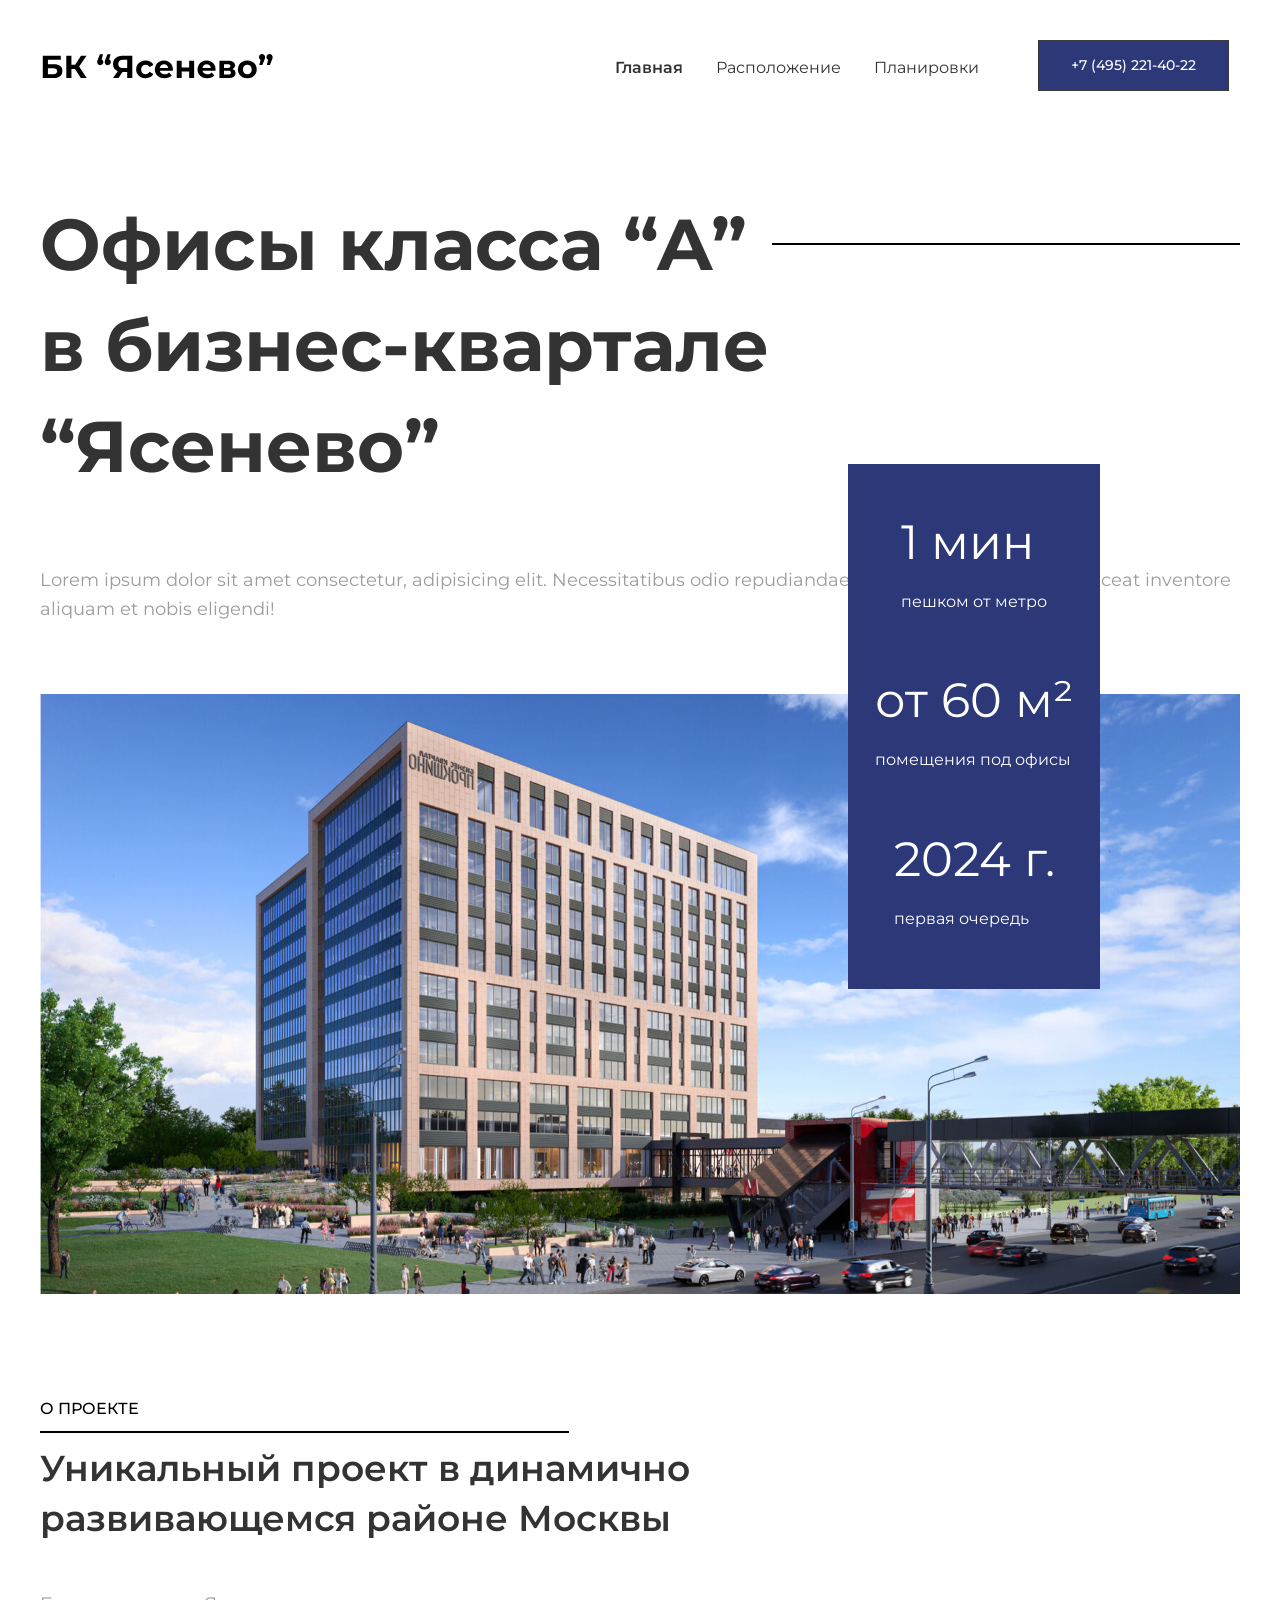
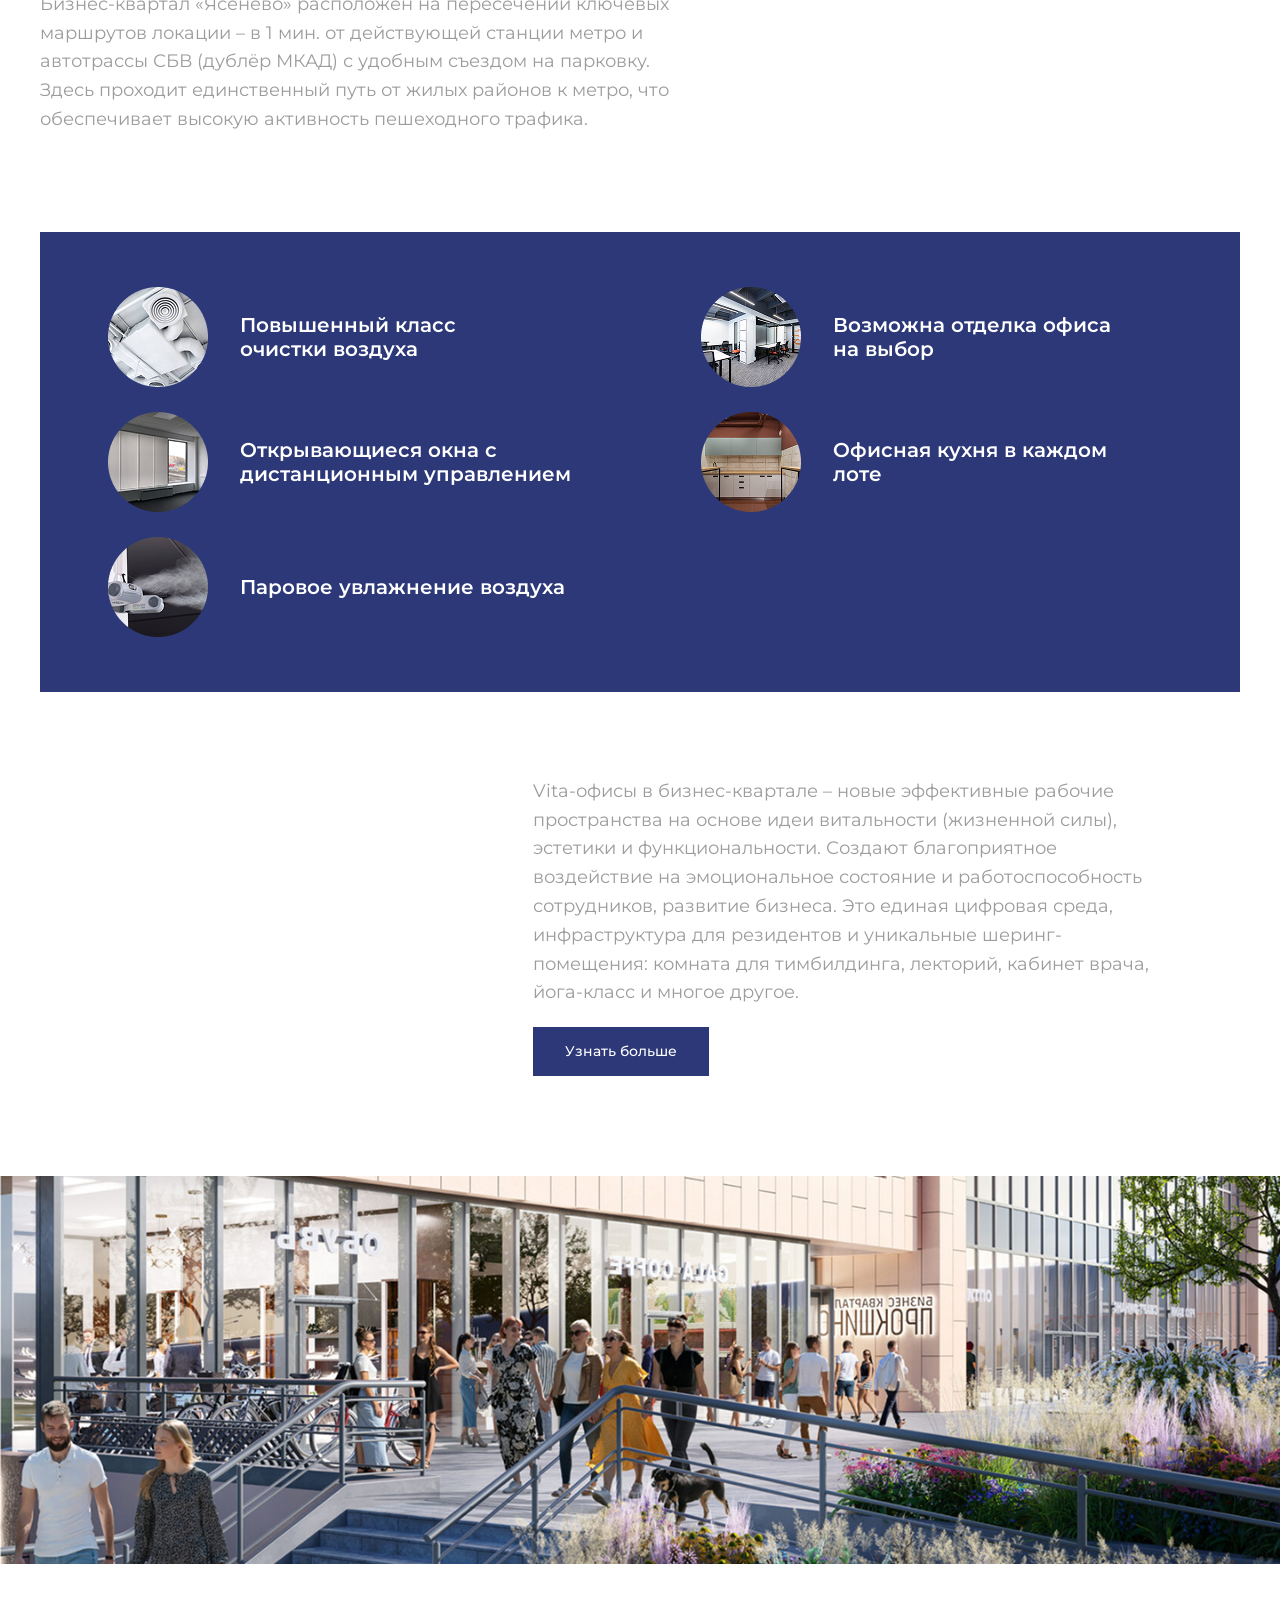
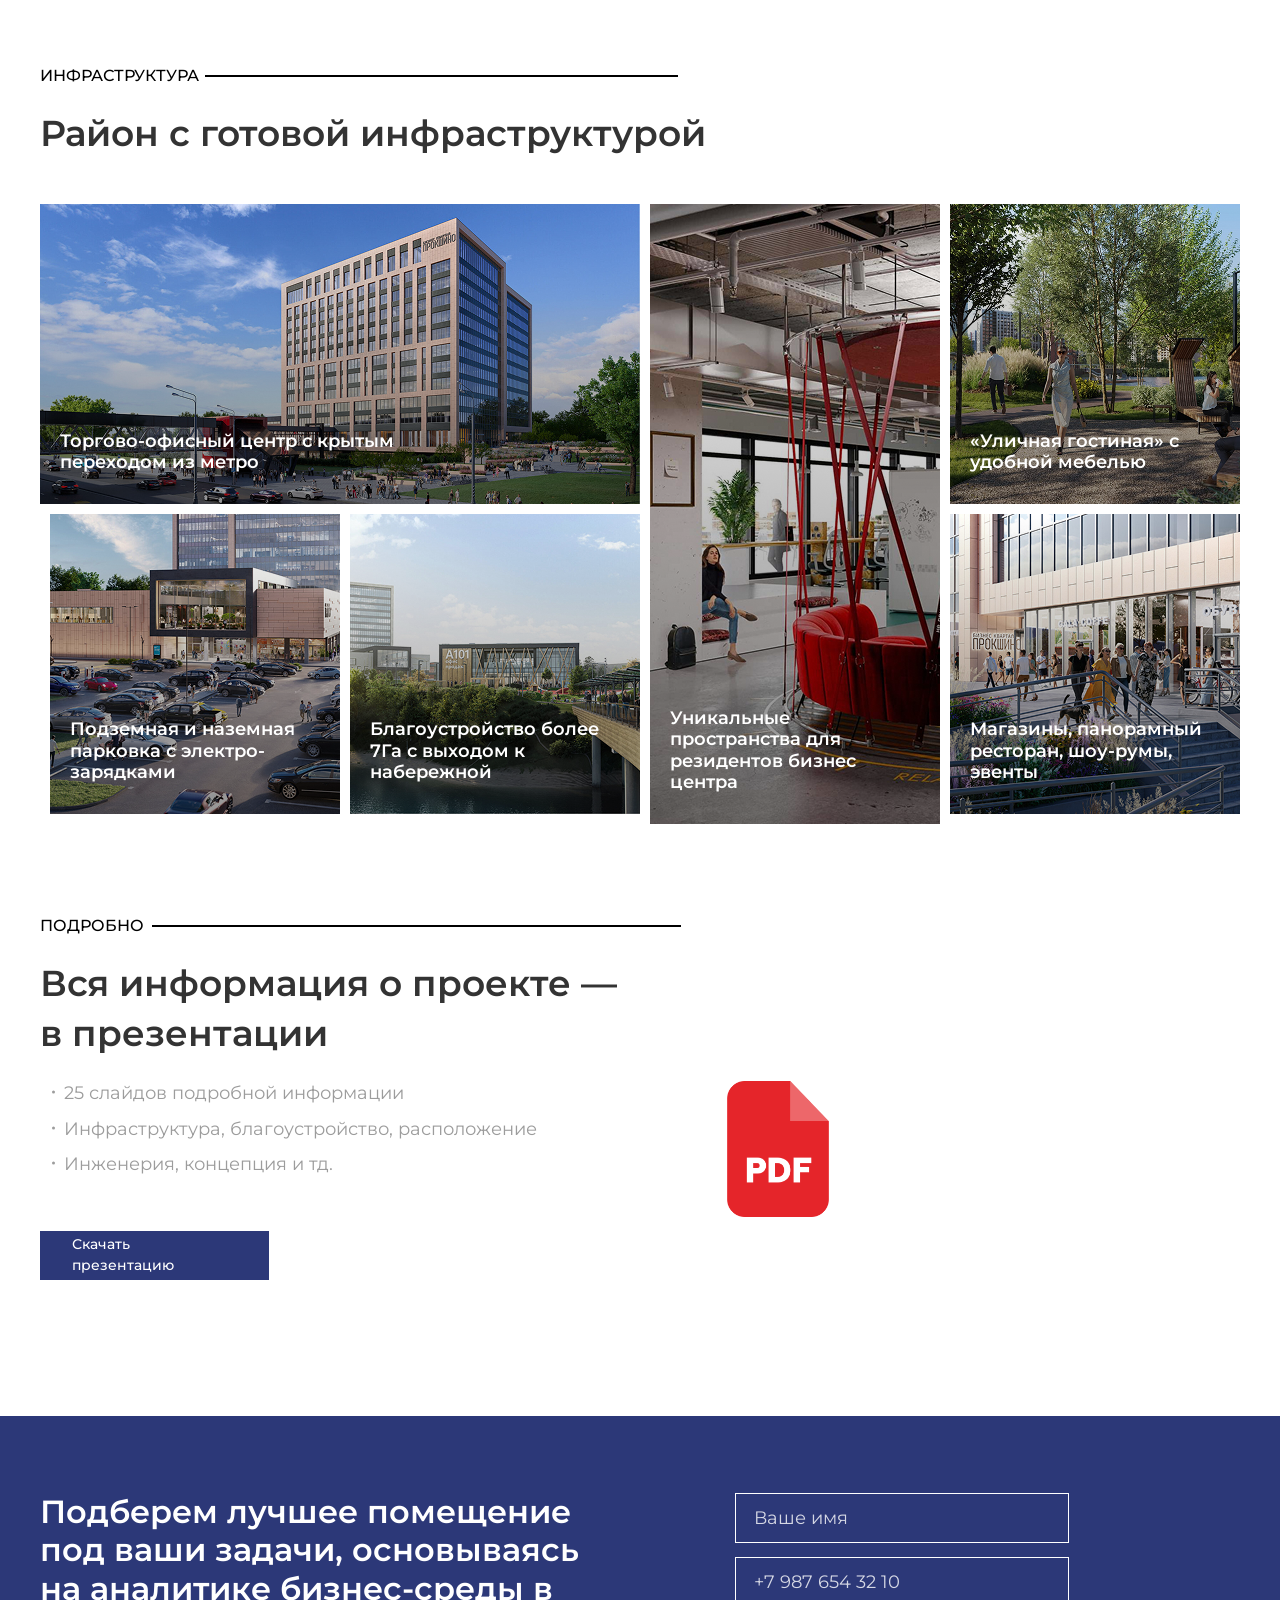
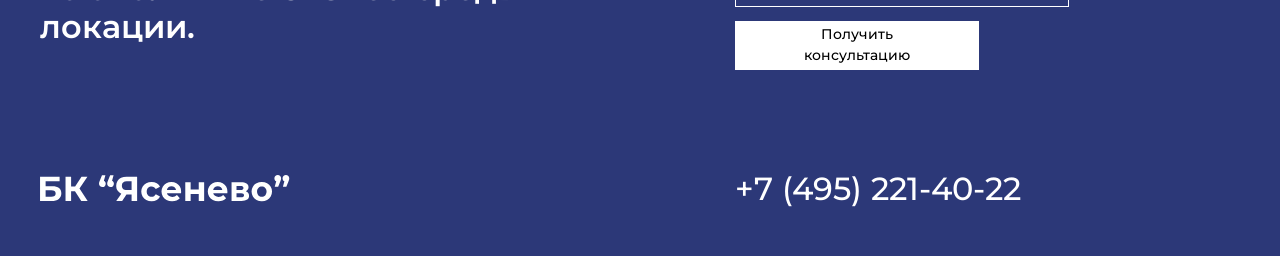
==== commit 448ef773: "Добавил файл index.html" ====
--- a/index.html
+++ b/index.html
@@ -64,6 +64,12 @@
               >в бизнес-квартале <br />“Ясенево”</span
             >
           </h1>
+
+          <p class="hero__text-git">
+            Lorem ipsum dolor sit amet consectetur, adipisicing elit.
+            Necessitatibus odio repudiandae expedita magnam sunt placeat
+            inventore aliquam et nobis eligendi!
+          </p>
 
           <div class="hero__media">
             <div class="hero__image-wrapper">
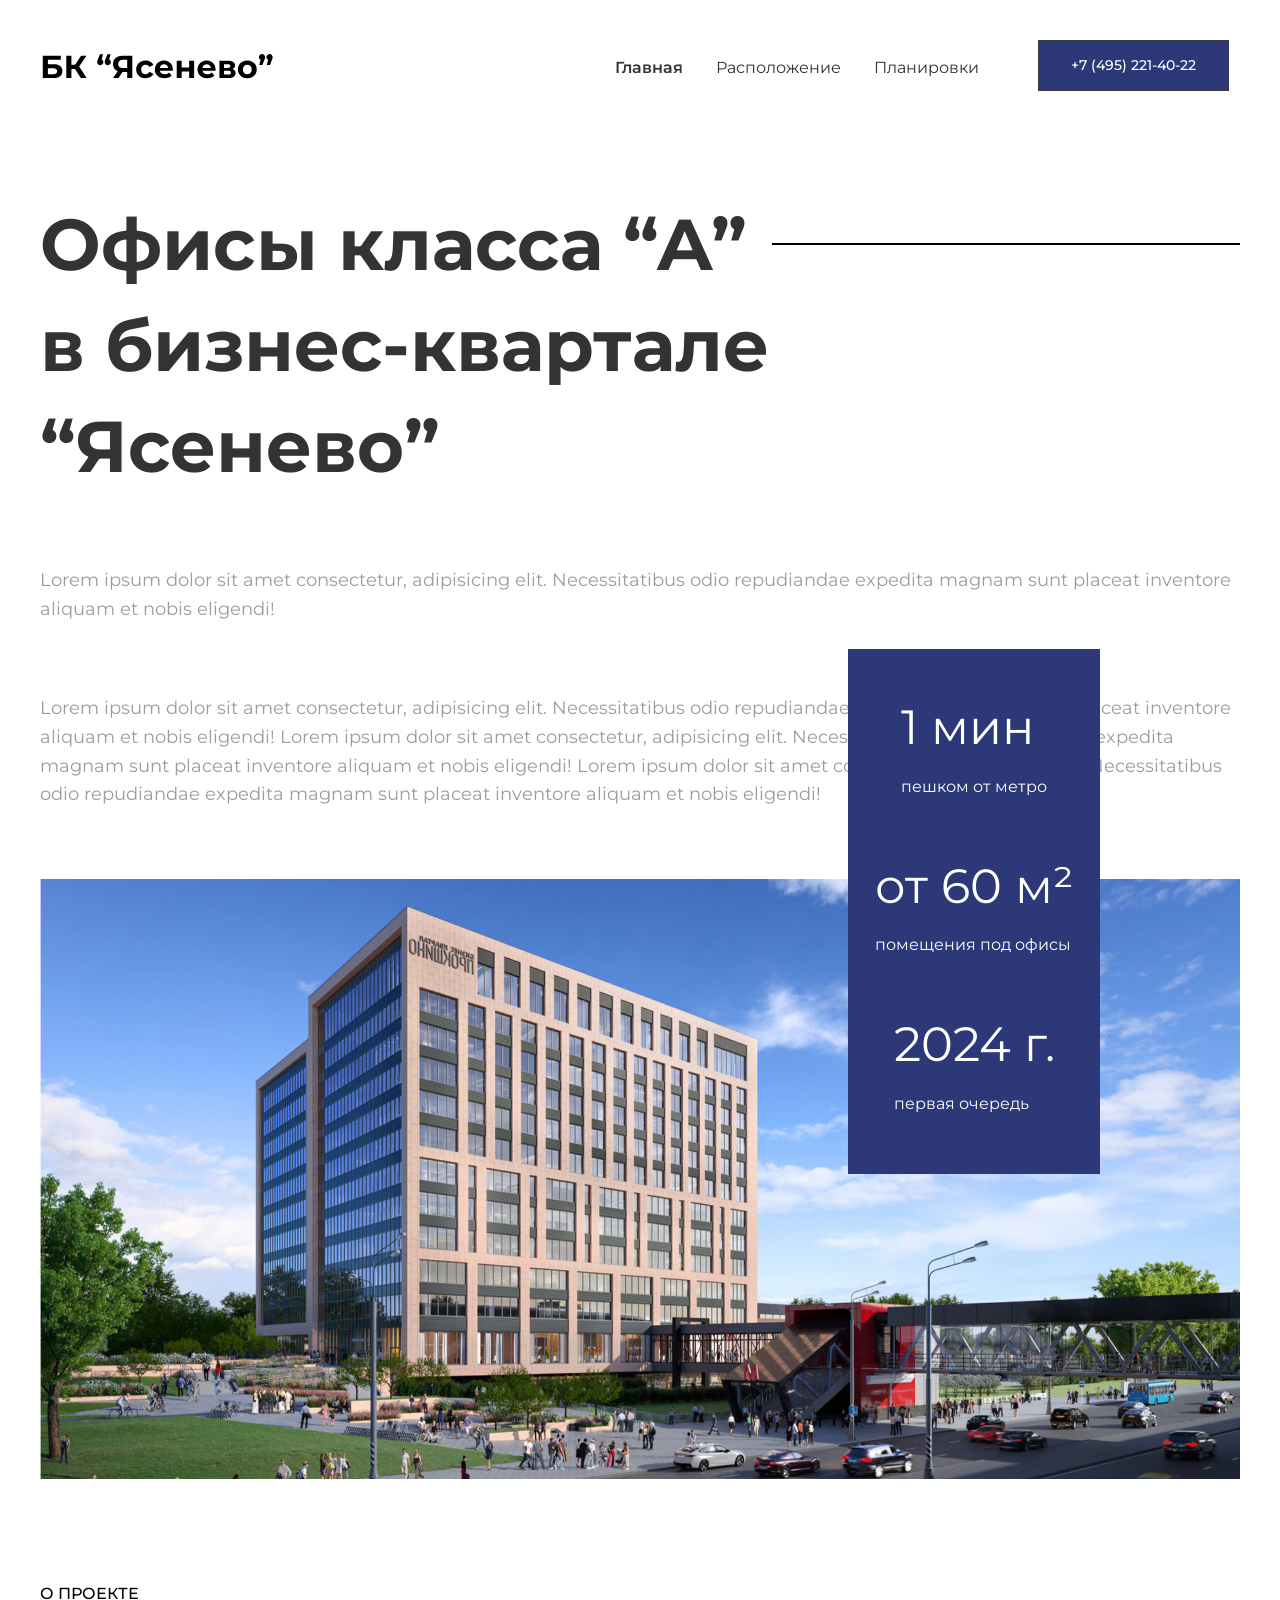
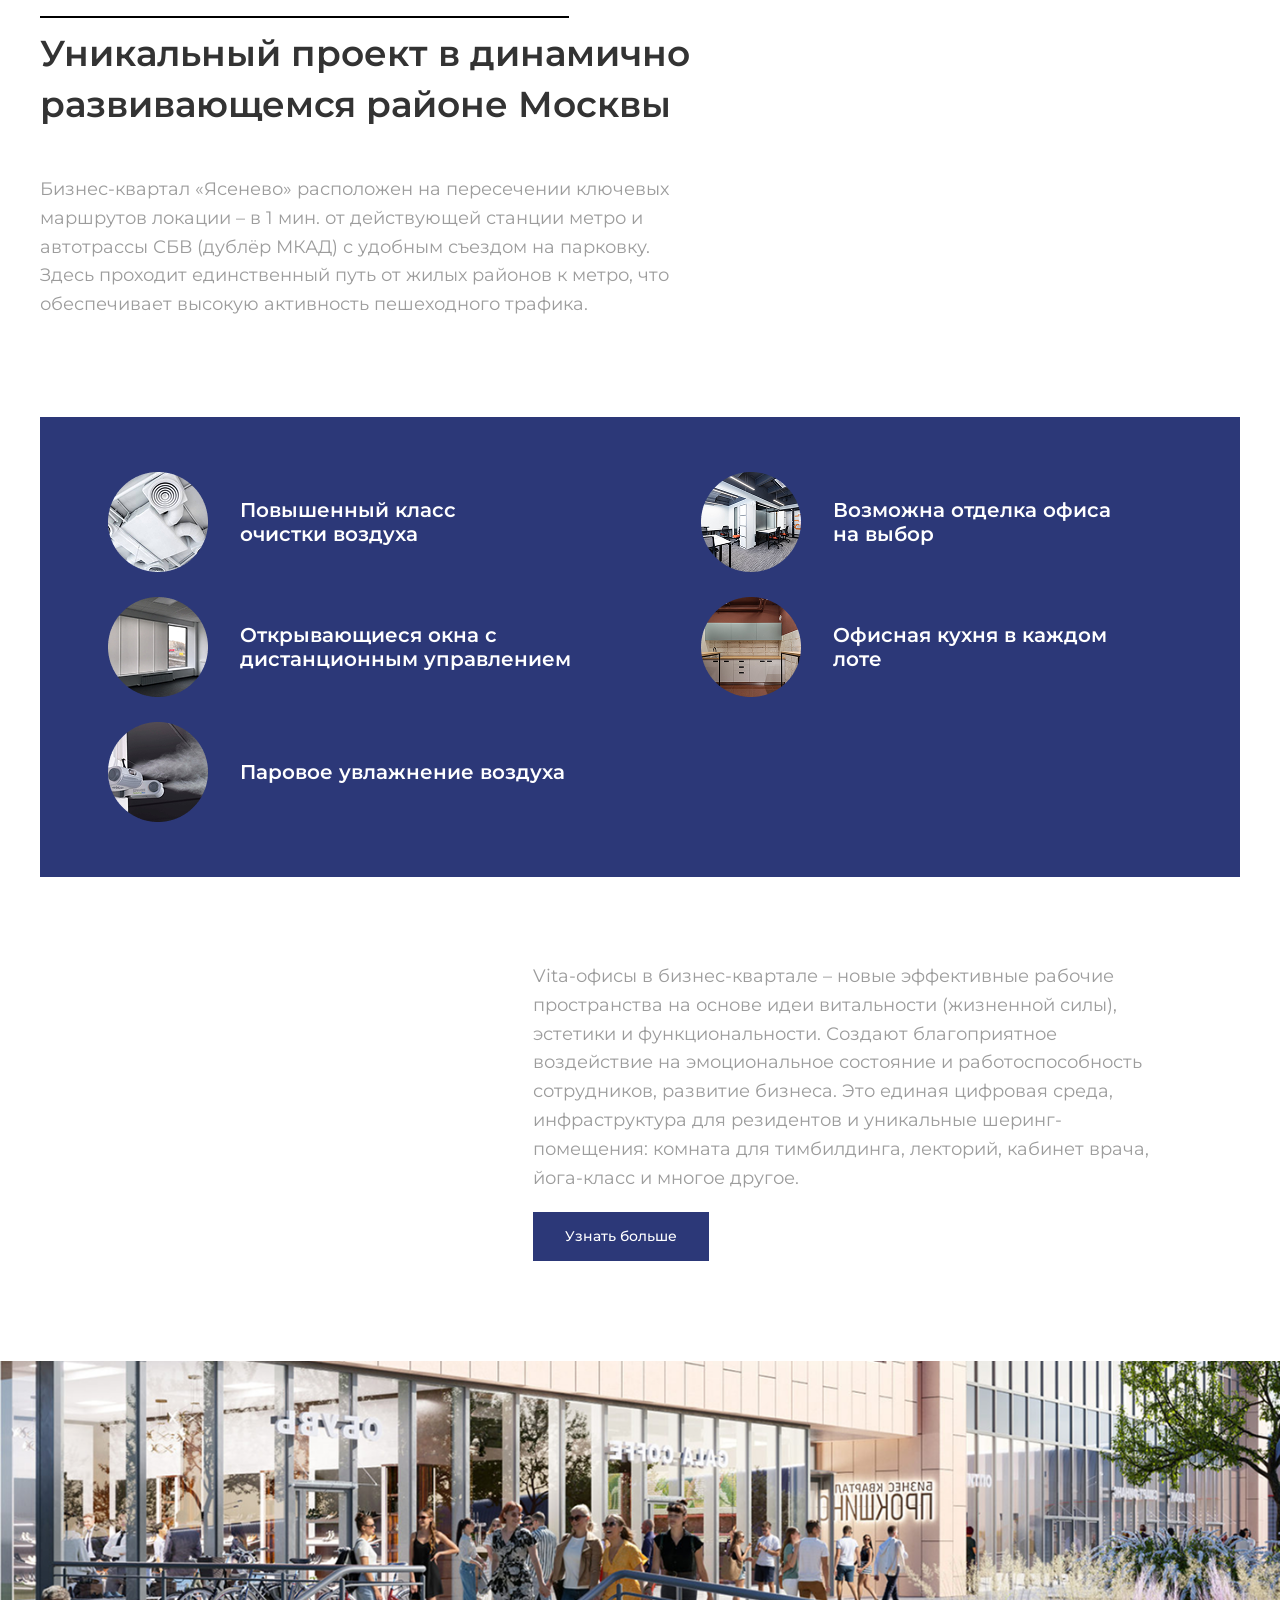
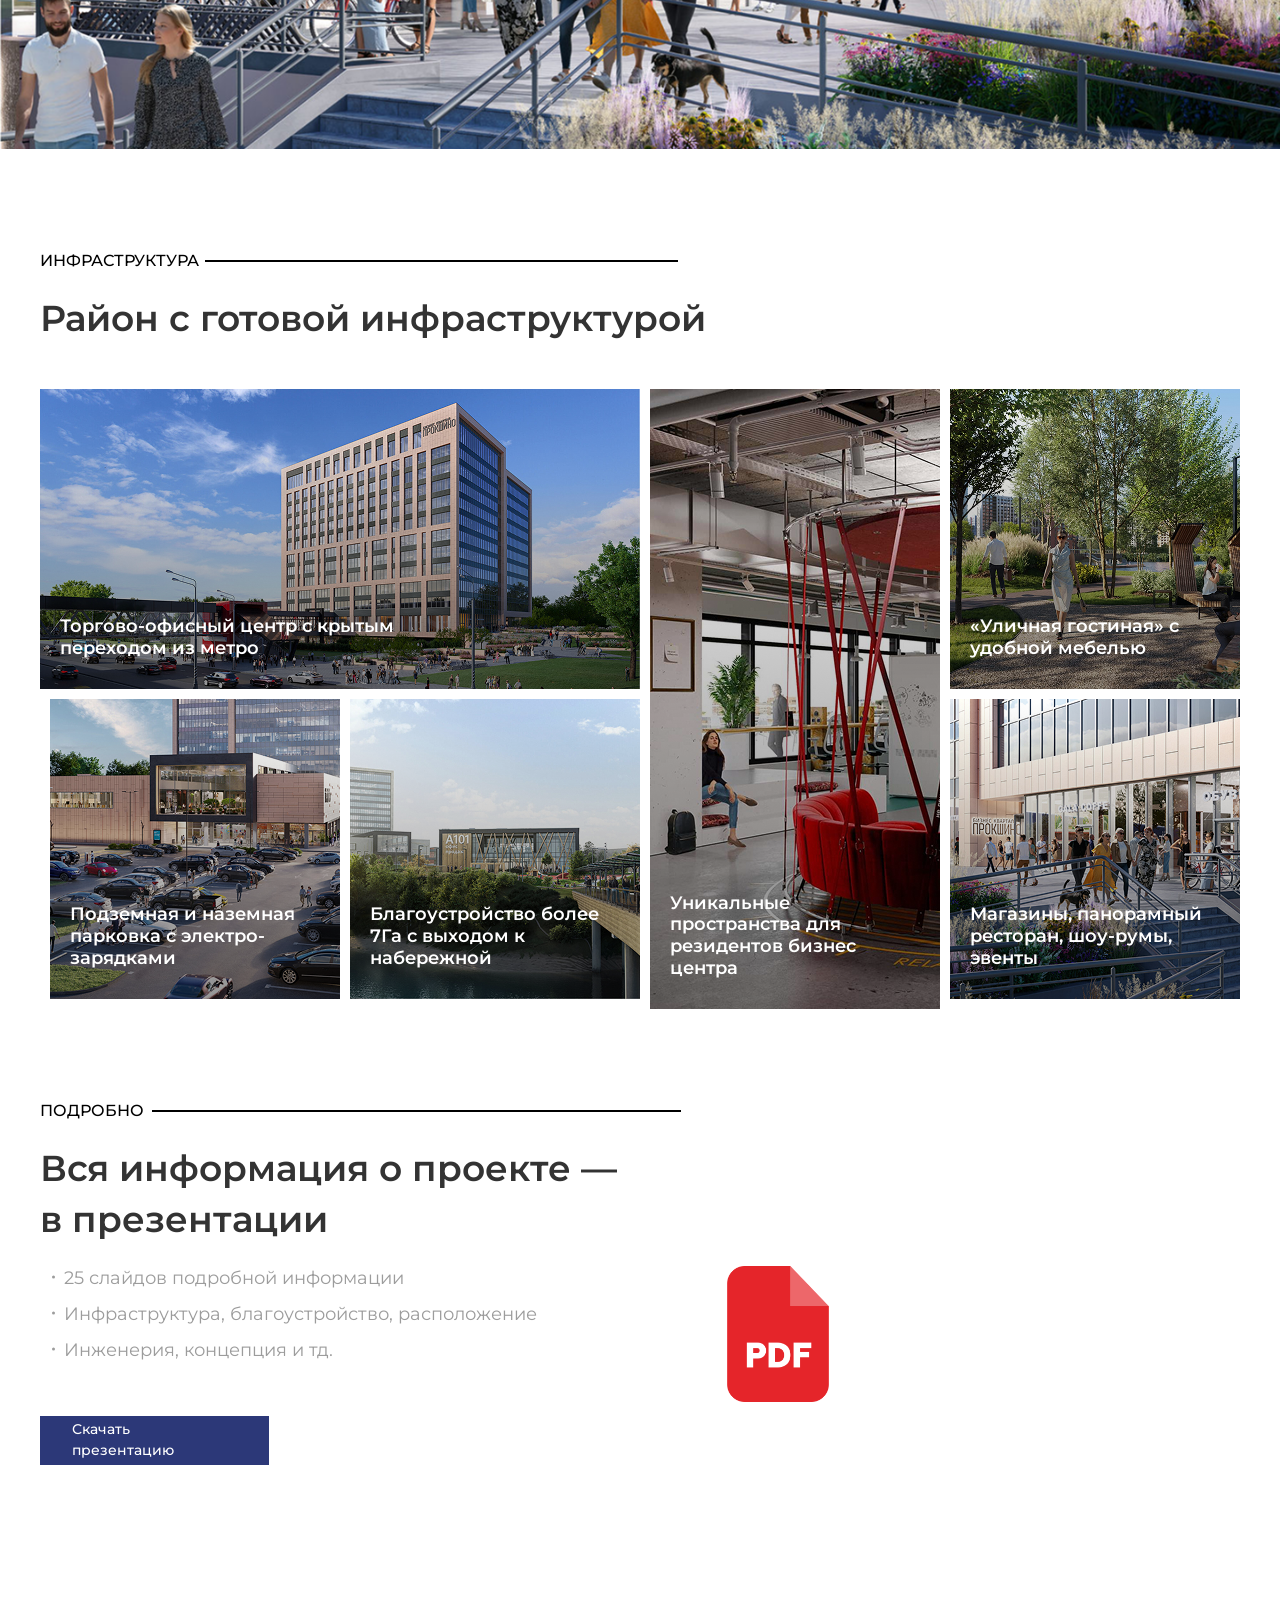
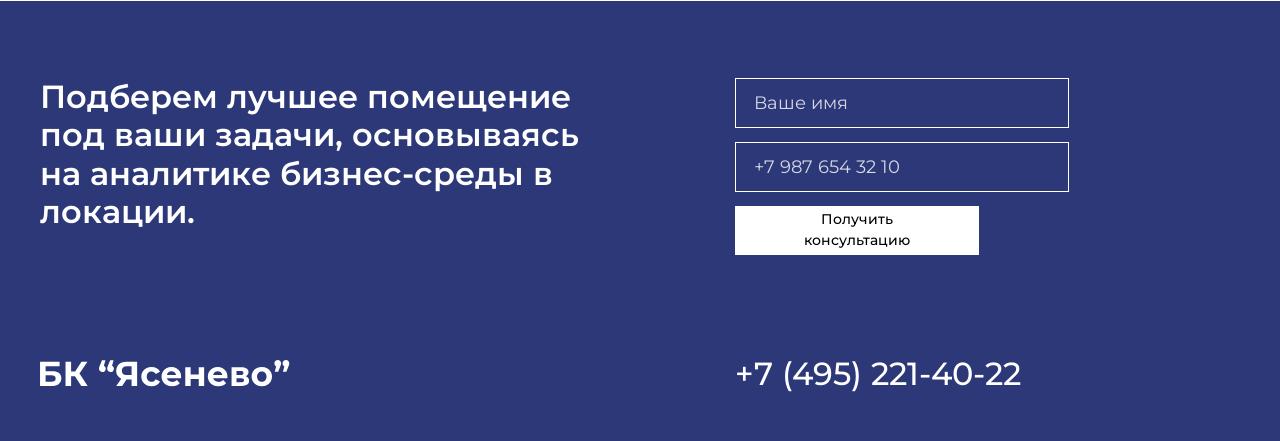
==== commit b23c36cb: "Добавил текст для сайта" ====
--- a/index.html
+++ b/index.html
@@ -66,6 +66,17 @@
           </h1>
 
           <p class="hero__text-git">
+            Lorem ipsum dolor sit amet consectetur, adipisicing elit.
+            Necessitatibus odio repudiandae expedita magnam sunt placeat
+            inventore aliquam et nobis eligendi!
+          </p>
+
+          <p class="hero__text-git-feature">
+            Lorem ipsum dolor sit amet consectetur, adipisicing elit.
+            Necessitatibus odio repudiandae expedita magnam sunt placeat
+            inventore aliquam et nobis eligendi! Lorem ipsum dolor sit amet
+            consectetur, adipisicing elit. Necessitatibus odio repudiandae
+            expedita magnam sunt placeat inventore aliquam et nobis eligendi!
             Lorem ipsum dolor sit amet consectetur, adipisicing elit.
             Necessitatibus odio repudiandae expedita magnam sunt placeat
             inventore aliquam et nobis eligendi!
--- a/css/style.min.css
+++ b/css/style.min.css
@@ -1 +1 @@
-@font-face{font-family:"Montserrat";src:local("Montserrat Regular"),url("../assets/fonts/Montserrat-Regular.ttf") format("truetype");font-weight:400;font-style:normal}@font-face{font-family:"Montserrat";src:local("Montserrat Medium"),url("../assets/fonts/Montserrat-Medium.ttf") format("truetype");font-weight:500;font-style:normal}@font-face{font-family:"Montserrat";src:local("Montserrat SemiBold"),url("../assets/fonts/Montserrat-SemiBold.ttf") format("truetype");font-weight:600;font-style:normal}@font-face{font-family:"Montserrat";src:local("Montserrat Bold"),url("../assets/fonts/Montserrat-Bold.ttf") format("truetype");font-weight:700;font-style:normal}*,*::before,*::after{box-sizing:border-box}body,h1,h2,h3,h4,h5,h6,p,ul,ol{margin:0}ul,ol{padding:0}ul{list-style:none}img{display:block;max-width:100%;height:auto}a{color:inherit;text-decoration:none}button,input,textarea,select{font:inherit}button{cursor:pointer;border:none;background:none}address{font-style:normal}body{color:#9c9c9c;background:#fff;font-family:"Montserrat",sans-serif;font-size:18px;font-style:normal;font-weight:400;line-height:160%}.container{width:100%;max-width:1200px;margin:0 auto;padding:0}.header{padding:40px 0 100px}.header__container{display:flex;align-items:flex-start;padding:0}.header__logo-link{margin-right:341px;flex-shrink:0}.header__logo-phone-link{display:none}.header__logo-img{display:block;width:234px;height:auto}.header__logo-phone-img{display:none}.header__phone{border:1px solid #3c3c3c;background:#2c3878;padding:14px 32px;color:#fff;font-size:14px;font-weight:500;line-height:150%;margin-left:49px;transition:.3s ease;flex-shrink:0;white-space:nowrap;transform:translateX(10px)}.header__phone:hover{transform:scale(1.1)}.menu{padding-top:13px}.menu__list{display:flex;align-items:center;gap:33px}.menu__link{color:#333;font-size:16px;font-weight:400;line-height:160%}.menu__link--active{font-weight:600;line-height:140%}@media(max-width: 1200px){.header__logo-link{flex-shrink:0;transform:translateX(40px)}.header__phone{flex-shrink:0;white-space:nowrap}.menu__list{gap:20px}}@media(max-width: 1024px){.header__logo-link{flex-shrink:0;margin-right:190px}.header__phone{flex-shrink:0;white-space:nowrap;margin-left:25px}.menu__link--active{margin-right:0}}@media(max-width: 834px){.header{padding-bottom:50px}.header__container{align-items:center;padding:0 50px}.header__logo-link{margin-right:0px;transform:none}.header__logo-img{width:147px;height:auto}.header__phone{margin-left:32px;margin-right:0;transform:none;width:166px;height:45px;padding:12px 20px;display:inline-flex;align-items:center;justify-content:center}.menu{margin-left:auto;width:250px;padding-top:0}.menu__list{justify-content:flex-end;gap:30px}.menu__item{width:auto}.menu__link{white-space:nowrap;font-size:16px}.page-home .menu__item--home,.page-location .menu__item--location,.page-plans .menu__item--plans{display:none}}@media(max-width: 768px){.header__container{padding:0 30px}}@media(max-width: 480px){.header{padding-bottom:60px}.header__container{padding:0 30px}.header__phone--disabled{display:none}.header__logo-phone-link{display:inline-flex;width:63px;height:49px;align-items:center;justify-content:center;flex-shrink:0;margin-left:auto}.header__logo-phone-img{display:block;width:63px;height:49px;-o-object-fit:contain;object-fit:contain}.header__phone--location{display:none}.header__phone--plans{display:none}.menu{display:none}}@media(max-width: 375px){.header{padding-bottom:60px}.header__container{padding:0 15px}.header__phone--disabled{display:none}.header__logo-phone-link{display:inline-flex;width:63px;height:49px;align-items:center;justify-content:center;flex-shrink:0;margin-left:auto}.header__logo-phone-img{display:block;width:63px;height:49px;-o-object-fit:contain;object-fit:contain}.header__phone--location{display:none}.header__phone--plans{display:none}.menu{display:none}}.hero{padding:0 0 100px}.hero__container{display:flex;flex-direction:column;gap:70px}.hero__container-location{display:flex;flex-direction:column;gap:46px}.hero__container-plans{display:flex;flex-direction:column;gap:46px}.hero__buttons-wrapper{display:none}.hero__title{color:#333;font-size:72px;font-weight:700;line-height:140%;width:100%}.hero__title-text{display:block}.hero__title-text:first-child{display:flex;align-items:center;gap:25px;white-space:nowrap}.hero__title-text::after{content:"";flex:1 1 auto;min-width:80px;height:2px;background-color:#000}.hero__title-text--secondary{max-width:747px}.hero__title-location{width:100%}.hero__title-text-location{display:block;color:#333;font-size:52px;font-weight:700;line-height:140%}.hero__title-text-location--line{display:flex;align-items:center;gap:31px}.hero__title-text-location--line::after{content:"";flex-grow:1;height:2px;background-color:#333}.hero__title-text-location--secondary{max-width:748px}.hero__media{position:relative}.hero__image{display:block;width:100%;height:auto}.hero__image-mobile-main{display:none}.hero__image-mobile-location{display:none}.hero__image-mobile-plans{display:none}.hero__stats{position:absolute;top:-230px;right:140px;width:252px;min-height:525px;background:#2c3878;color:#fff}.hero__stats--location{top:-120px;min-height:208px}.hero__stats--plans{top:-120px;min-height:208px}.hero__stats-wrapper{padding:40px 32px}.hero__stats-wrapper--location{padding:0;margin-top:45px}.hero__stats-wrapper--plans{padding:0;margin-top:45px}.hero__stats-list{display:flex;align-items:center;flex-direction:column;gap:48px}.hero__stats-item{display:flex;flex-direction:column;gap:8px}.hero__stats-value{font-size:48px;font-weight:400;line-height:160%;white-space:nowrap}.hero__stats-text{font-size:16px;font-weight:400;line-height:160%}.hero__text-wrapper{width:100%;max-width:654px;margin-top:54px}.hero__text-wrapper--features{max-width:630px}.hero__text{color:#9c9c9c}@media(max-width: 1200px){.hero__container{gap:50px;padding-right:40px;padding-left:40px}.hero__container-location{gap:50px;padding-right:40px;padding-left:40px}.hero__container-plans{gap:50px;padding-right:40px;padding-left:40px}.hero__title{font-size:60px;line-height:130%}.hero__title-text:first-child{gap:20px}.hero__title-text:first-child::after{min-width:80px}.hero__title-text--secondary{max-width:680px}.hero__title-text-location{font-size:40px}.hero__stats{width:220px;min-height:460px;top:-170px;right:120px;transform:translateY(40px)}.hero__stats-wrapper{padding:32px 24px;transform:translateY(-18px)}.hero__stats-wrapper--plans{padding:32px 24px}.hero__stats-list{gap:34px}.hero__stats-value{font-size:40px;line-height:150%}.hero__stats-text{font-size:15px;line-height:150%}.hero__stats-text--home-feature{font-size:14px}.hero__stats--location{min-width:252px;min-height:208px}.hero__stats--plans{min-width:252px;min-height:208px;transform:translateY(110px)}}@media(max-width: 1024px){.hero__container{gap:50px;padding:0 40px}.hero__title{font-size:52px}.hero__stats{top:-165px;right:120px;width:220px;min-height:440px}.hero__stats-wrapper{padding:32px 24px}.hero__stats-value{font-size:40px}.hero__stats-text{font-size:15px}.hero__stats-text--home-feature{font-size:14px}.hero__stats--location{min-width:252px;min-height:208px}.hero__stats--plans{min-width:252px;min-height:208px}}@media(max-width: 834px){.hero{padding-bottom:72px}.hero__plans{padding-bottom:33px}.hero__container{padding:0 50px;gap:40px}.hero__container-plans{gap:40px;padding-right:50px;padding-left:50px}.hero__container-location{gap:40px;padding-right:50px;padding-left:50px}.hero__stats-wrapper{padding:0}.hero__stats{top:559px;right:0px;width:734px;min-height:159px;padding:36px 58px 34px 58px;transform:translateY(-558px)}.hero__stats-wrapper--location{margin-top:0}.hero__stats-wrapper--plans{margin-top:0}.hero__stats--location{min-width:236px;max-width:159px;padding:36px 47px 34px 47px}.hero__stats--plans{min-width:236px;max-width:159px;padding:36px 47px 34px 47px}.hero__stats-list{justify-content:space-between;flex-direction:row;gap:48px;transform:translateY(10px)}.hero__stats-item{align-items:center;gap:0px}.hero__stats-item--feature{transform:translateX(-20px)}.hero__stats-value{font-size:40px}.hero__stats-text--feature{width:190px}.hero__title{font-size:40px}.hero__image{margin-top:159px;height:400px}.hero__image--location{margin-top:0;transform:scaleX(-1)}.hero__image--plans{margin-top:0}.hero__title-location{width:100%}.hero__title-text-location{font-size:32px}.hero__title-text-location--secondary{max-width:748px}.hero__text-wrapper{margin-top:7px}.hero__text{margin-top:22px}}@media(max-width: 768px){.hero__container{padding:0 30px}.hero__container-location{padding:0 30px}.hero__container-plans{padding:0 30px}.hero__stats{max-width:708px}.hero__stats--location{max-width:236px}.hero__stats--plans{max-width:236px}}@media(max-width: 480px){.hero{padding-bottom:50px}.hero__location{padding-bottom:34px}.hero__plans{padding-bottom:40px}.hero__container{padding:0 30px;align-items:center;gap:20px}.hero__container-location{padding:0 30px;align-items:center;gap:20px}.hero__container-plans{padding:0 30px;align-items:center;gap:22px}.hero__title-text{font-size:24px;font-weight:700;line-height:140%}.hero__title-text::after{height:0px}.hero__title-text-location{font-size:24px;max-width:345px;display:inline-block}.hero__text-wrapper--location{margin-top:0}.hero__text-wrapper--features{max-width:300px}.hero__text--location{margin-top:20px}.hero__text--plans{margin-top:27px;font-size:16px}.hero__image{display:none}.hero__image-mobile-main{display:block;padding-top:90px;padding-bottom:20px;width:100%}.hero__image-mobile-location{display:block;width:100%;height:auto}.hero__stats{max-width:100%;min-height:89px;padding:0 5px}.hero__stats-value{font-size:20px}.hero__stats-value{padding:0 20px}.hero__stats-text{font-size:10px}.hero__stats-list{gap:10px;transform:translateY(36px)}.hero__buttons-wrapper{display:flex;justify-content:space-between;gap:10px;padding:0 15px}.hero__button-location{padding:14px 32px;background:#2c3878;color:#fff;font-size:14px;font-weight:500;line-height:150%}.hero__button-plans{padding:14px 32px;background:#2c3878;color:#fff;font-size:14px;font-weight:500;line-height:150%}.hero__media{width:100%}.hero__media--location{position:relative;display:block}.hero__image-mobile-location{display:block;width:100%;height:auto}.hero__stats-wrapper--location{transform:none}.hero__stats--location{position:absolute;top:0;right:0;transform:none;min-width:0;max-width:none;min-height:0;width:125px;height:89px;padding:0;display:flex;align-items:center;justify-content:center;z-index:2}.hero__stats--location .hero__stats-list{flex-direction:column;transform:none;align-items:center;justify-content:center;gap:0}.hero__stats--location .hero__stats-item{align-items:center;gap:0px}.hero__stats--location .hero__stats-value{padding:0;font-size:20px}.hero__stats--location .hero__stats-text{font-size:10px}.hero__image-mobile-plans{display:block;width:100%;height:auto}.hero__stats-wrapper--plans{transform:none}.hero__stats--plans{position:absolute;top:0;right:0;transform:none;min-width:0;max-width:none;min-height:0;width:125px;height:89px;padding:0;display:flex;align-items:center;justify-content:center;z-index:2}.hero__stats--plans .hero__stats-list{flex-direction:column;transform:none;align-items:center;justify-content:center;gap:0}.hero__stats--plans .hero__stats-item{align-items:center;gap:0px}.hero__stats--plans .hero__stats-value{padding:0;font-size:20px}.hero__stats--plans .hero__stats-text{font-size:10px}.hero__stats-text--custom{max-width:122px}.hero__stats-item--custom{transform:none}.hero__image--location{margin-top:0;width:100%;-o-object-fit:cover;object-fit:cover}.hero__image-mobile-location{display:block}.hero__image-mobile-plans{display:block}}@media(max-width: 375px){.hero{padding-bottom:50px}.hero__location{padding-bottom:34px}.hero__plans{padding-bottom:40px}.hero__container{padding:0 15px;gap:20px}.hero__container-location{padding:0 15px;gap:20px}.hero__container-plans{padding:0 15px;gap:22px}.hero__title-text{font-size:24px;font-weight:700;line-height:140%}.hero__title-text::after{height:0px}.hero__title-text-location{font-size:24px;max-width:345px;display:inline-block}.hero__text-wrapper--location{margin-top:0}.hero__text-wrapper--features{max-width:300px}.hero__text--location{margin-top:20px}.hero__text--plans{margin-top:27px;font-size:16px}.hero__image{display:none}.hero__image-mobile-main{display:block;padding-top:90px;padding-bottom:20px}.hero__image-mobile-location{display:block;width:100%;height:auto}.hero__stats{max-width:345px;min-height:89px;padding:0 5px}.hero__stats-value{font-size:20px}.hero__stats-value{padding:0 20px}.hero__stats-text{font-size:10px}.hero__stats-list{gap:10px;transform:translateY(36px)}.hero__buttons-wrapper{display:flex;justify-content:space-between;gap:10px;padding-left:0;padding-right:0}.hero__button-location{padding:14px 32px;background:#2c3878;color:#fff;font-size:14px;font-weight:500;line-height:150%}.hero__button-plans{padding:14px 32px;background:#2c3878;color:#fff;font-size:14px;font-weight:500;line-height:150%}.hero__media--location{position:relative;display:block}.hero__image-mobile-location{display:block;width:100%;height:auto}.hero__stats-wrapper--location{transform:none}.hero__stats--location{position:absolute;top:0;right:0;transform:none;min-width:0;max-width:none;min-height:0;width:125px;height:89px;padding:0;display:flex;align-items:center;justify-content:center;z-index:2}.hero__stats--location .hero__stats-list{flex-direction:column;transform:none;align-items:center;justify-content:center;gap:0}.hero__stats--location .hero__stats-item{align-items:center;gap:0px}.hero__stats--location .hero__stats-value{padding:0;font-size:20px}.hero__stats--location .hero__stats-text{font-size:10px}.hero__image-mobile-plans{display:block;width:100%;height:auto}.hero__stats-wrapper--plans{transform:none}.hero__stats--plans{position:absolute;top:0;right:0;transform:none;min-width:0;max-width:none;min-height:0;width:125px;height:89px;padding:0;display:flex;align-items:center;justify-content:center;z-index:2}.hero__stats--plans .hero__stats-list{flex-direction:column;transform:none;align-items:center;justify-content:center;gap:0}.hero__stats--plans .hero__stats-item{align-items:center;gap:0px}.hero__stats--plans .hero__stats-value{padding:0;font-size:20px}.hero__stats--plans .hero__stats-text{font-size:10px}.hero__stats-text--custom{max-width:122px}.hero__stats-item--custom{transform:none}.hero__image--location{margin-top:0;width:100%;-o-object-fit:cover;object-fit:cover}.hero__image-mobile-location{display:block}.hero__image-mobile-plans{display:block}}@media(max-width: 320px){.hero__media{width:100%;max-width:345px;position:relative}.hero__image-wrapper{width:100%}.hero__image-mobile-main{width:100%;height:auto;padding-left:0;padding-right:0}.hero__stats{left:0;right:0;width:100%;max-width:none}.hero__stats--location{position:absolute;top:0;right:0;left:auto;width:125px}.hero__stats--plans{position:absolute;top:0;right:0;left:auto;width:125px}.hero__stats-value{font-size:16px}.hero__stats-text{font-size:8px}.hero__stats--plans .hero__stats-text{font-size:8px;display:flex;align-items:center;justify-content:center}.hero__stats-list{gap:0px}.hero__button-location{width:140px;font-size:12px}.hero__button-location--custom-text{display:inline-block;transform:translateX(-8px)}.hero__button-plans{width:140px;font-size:12px}}.about{padding:0 0 100px}.about__container{display:flex;flex-direction:column;align-items:flex-start}.about__label-text{color:#000;font-size:16px;font-weight:500;line-height:150%;text-transform:uppercase;display:inline-block}.about__label-text:first-child::after{content:"";display:block;background:#000;width:529px;height:2px;margin:10px 0}.about__title{color:#333;font-size:36px;font-weight:600;line-height:140%;width:100%;max-width:713px;margin-bottom:46px}.about__text{color:#9c9c9c;font-size:18px;font-weight:400;line-height:160%;width:100%;max-width:654px;margin-bottom:98px}.about__details{background:#2c3878;width:100%;padding:55px 120px 55px 68px;margin-bottom:85px}.about__details-list{display:grid;grid-template-columns:repeat(2, 1fr);-moz-column-gap:120px;column-gap:120px;row-gap:25px}.about__details-item{display:flex;align-items:center;gap:32px;width:473px}.about__details-icon{transition:.3s ease}.about__details-icon:hover{transform:scale(1.1)}.about__details-text{color:#fff;font-size:20px;font-weight:600;line-height:120%;width:100%;max-width:343px}.about__details-text--custom{max-width:285px}.about__info{display:flex;flex-direction:column;align-items:flex-start;margin-left:auto;margin-right:73px;max-width:634px}.about__info-text{color:#9c9c9c;font-size:18px;font-weight:400;line-height:160%;width:100%;margin-bottom:20px}.about__info-button{background:#2c3878;color:#fff;font-size:14px;font-weight:500;line-height:150%;padding:14px 32px;margin-bottom:100px;transition:.3s ease}.about__info-button:hover{transform:scale(1.1)}.about__image-wrapper{max-width:1440px;margin:0 auto}.about__image{display:block;width:100%;height:auto}.about__image-home{display:none}.about__image-home-mobile{display:none}@media(max-width: 1200px){.about__container{padding-right:40px;padding-left:40px}.about__info{margin-right:0px}}@media(max-width: 1024px){.about__details-list{-moz-column-gap:10px;column-gap:10px}.about__details-item{gap:20px;max-width:420px}.about__details-text{font-size:16px}}@media(max-width: 834px){.about{padding-bottom:60px}.about__container{padding:0 50px}.about__label-text:first-child{display:flex;align-items:center;gap:10px;width:100%}.about__label-text:first-child::after{display:inline-block;flex-grow:1;max-width:529px;margin:0}.about__details{height:702px}.about__details-list{display:flex;flex-direction:column}.about__details-item{max-width:480px}.about__details-text{font-size:20px;max-width:343px}.about__details-text--custom{max-width:285px}.about__details-item--cleaning{order:1}.about__details-item--office{order:4}.about__details-item--windows{order:2}.about__details-item--kitchen{order:5}.about__details-item--humidification{order:3}.about__label-text{margin-bottom:20px}.about__text{margin-bottom:80px}.about__info{margin-left:0}.about__info-button{margin-bottom:80px}.about__image{display:none}.about__image-home{display:block}}@media(max-width: 768px){.about__container{padding:0 30px}}@media(max-width: 480px){.about{padding-bottom:50px}.about__container{padding:0 30px}.about__label-text{font-size:12px;margin-bottom:10px}.about__label-text:first-child{gap:5px;width:100%}.about__label-text:first-child::after{max-width:267px;width:auto}.about__title{font-size:20px;margin-bottom:30px}.about__text{margin-bottom:45px}.about__details{margin-bottom:60px;height:590px;padding:51px 26px 69px 26px}.about__details-item{gap:30px}.about__details-icon{width:70px;height:auto}.about__details-text{font-size:16px;max-width:193px}.about__info-text{font-size:16px;max-width:300px;margin-bottom:34px}.about__image-home{display:none}.about__image-home-mobile{display:block;width:480px}}@media(max-width: 375px){.about{padding-bottom:50px}.about__container{padding:0 15px}.about__label-text{font-size:12px;margin-bottom:10px}.about__label-text:first-child{gap:5px;width:100%}.about__label-text:first-child::after{max-width:267px;width:auto}.about__title{font-size:20px;margin-bottom:30px}.about__text{margin-bottom:45px}.about__details{margin-bottom:60px;height:590px;padding:51px 26px 69px 26px}.about__details-item{gap:30px}.about__details-icon{width:70px;height:auto}.about__details-text{font-size:16px;max-width:193px}.about__info-text{font-size:16px;max-width:300px;margin-bottom:34px}.about__image-home{display:none}.about__image-home-mobile{display:block}}@media(max-width: 320px){.about__details-item{gap:20px}.about__details-text{font-size:12px;width:150px}}.infra{padding:0 0 100px}.infra__container{display:flex;flex-direction:column;width:100%;max-width:1240px;margin:0 auto;padding:0 20px}.infra__label-text{color:#000;font-size:16px;font-weight:500;line-height:150%;text-transform:uppercase;margin-bottom:20px}.infra__label-text:first-child{display:flex;align-items:center;gap:6px;white-space:nowrap}.infra__label-text:first-child::after{content:"";flex-grow:1;max-width:473px;height:2px;background-color:#000}.infra__title{color:#333;font-size:36px;font-weight:600;line-height:140%;margin-bottom:46px}.infra__grid{display:grid;grid-template-columns:300px 290px 290px 290px;grid-template-rows:300px 300px;-moz-column-gap:10px;column-gap:10px;row-gap:10px;grid-template-areas:"center center residents lounge" "parking landscape residents shops"}.infra__card{position:relative;overflow:hidden;transform-origin:center;transition:.3s ease,box-shadow .3s ease}.infra__card:hover{transform:translateY(-8px) scale(0.9);box-shadow:0 20px 40px rgba(0,0,0,.25)}.infra__card--center{grid-area:center}.infra__card--parking{grid-area:parking;width:290px;justify-self:end}.infra__card--landscape{grid-area:landscape}.infra__card--residents{grid-area:residents;height:620px}.infra__card--lounge{grid-area:lounge}.infra__card--shops{grid-area:shops}.infra__card-image{width:100%;height:100%;-o-object-fit:cover;object-fit:cover}.infra__card-title{position:absolute;left:20px;bottom:30px;z-index:1;margin:0;color:#fff;font-size:18px;font-weight:600;line-height:120%}.infra__card-title--center{width:100%;max-width:395px}.infra__card-title--parking,.infra__card-title--landscape,.infra__card-title--residents,.infra__card-title--lounge,.infra__card-title--shops{width:100%;max-width:233px}@media(max-width: 1200px){.infra__container{padding-right:40px;padding-left:40px}.infra__grid{grid-template-columns:repeat(4, 1fr);grid-template-rows:repeat(2, 290px)}}@media(max-width: 1024px){.infra__grid{grid-template-columns:repeat(4, minmax(0, 1fr));grid-template-rows:repeat(2, 230px)}.infra__card-title{left:16px;bottom:24px;font-size:16px;max-width:calc(100% - 32px)}.infra__card--parking{width:auto;justify-self:stretch}.infra__card--residents{height:auto}}@media(max-width: 834px){.infra{padding-bottom:60px}.infra__container{padding:0 50px}.infra__grid{grid-template-columns:repeat(2, minmax(0, 1fr));grid-template-rows:300px 300px 300px 300px;grid-template-areas:"center center" "parking landscape" "residents lounge" "residents shops";gap:10px}.infra__card-title{max-width:233px;font-size:18px}.infra__card-image--feature{height:auto}.infra__card-title--residents{max-width:220px}.infra__card-title--center{max-width:395px}}@media(max-width: 768px){.infra__container{padding:0 30px}}@media(max-width: 480px){.infra__container{padding:0 30px}.infra__label-text{font-size:12px;margin-bottom:11px}.infra__title{font-size:20px;margin-bottom:29px}.infra__grid{display:flex;flex-direction:column}.infra__card-image{width:480px;height:300px}.infra__card-image--feature{height:610px}.infra__card-title{font-size:18px;max-width:254px}}@media(max-width: 375px){.infra__container{padding:0 15px}.infra__label-text{font-size:12px;margin-bottom:11px}.infra__title{font-size:20px;margin-bottom:29px}.infra__grid{display:flex;flex-direction:column}.infra__card-image{width:343px;height:300px}.infra__card-image--feature{height:610px}.infra__card-title{font-size:18px;max-width:254px}}.location{padding-bottom:100px}.location__container{margin-bottom:20px}.location__label{display:flex;align-items:center;gap:10px}.location__label-text{color:#000;font-size:16px;font-weight:500;line-height:150%;text-transform:uppercase;white-space:nowrap}.location__label::after{content:"";display:block;width:473px;height:2px;background-color:#000}.location__map-wrapper{width:100%;max-width:1440px;margin:0 auto;overflow:hidden}.location__map{display:block;width:100%;height:825px;border:0}@media(max-width: 1200px){.location__label-text{padding-left:40px}}@media(max-width: 768px){.location__container{padding:0 30px}.location__label-text{padding-left:0}}@media(max-width: 480px){.location__container{padding:0 30px}.location__label-text{font-size:12px}}@media(max-width: 375px){.location__container{padding:0 15px}.location__label-text{font-size:12px}}.details{padding:0 0 136px}.details__container{display:flex;flex-direction:column}.details__label-text{color:#000;font-size:16px;font-weight:500;line-height:150%;text-transform:uppercase;margin-bottom:20px}.details__label-text:first-child{display:flex;align-items:center;gap:8px;white-space:nowrap}.details__label-text:first-child::after{content:"";flex-grow:1;max-width:529px;height:2px;background-color:#000}.details__content{display:grid;grid-template-columns:600px 136px;-moz-column-gap:70px;column-gap:70px;align-items:center}.details__title{color:#333;font-size:36px;font-weight:600;line-height:140%;margin-bottom:20px}.details__list{display:flex;flex-direction:column;gap:7px;margin-bottom:50px;transform:translateX(12px)}.details__item{position:relative;padding-left:12px;color:#9c9c9c}.details__item::before{content:"";position:absolute;left:0;top:13px;width:3px;height:3px;border-radius:50%;background-color:#9c9c9c;transform:translateY(-50%)}.details__button{display:inline-flex;align-items:center;justify-content:center;padding:14px 34px 14px 32px;color:#fff;background:#2c3878;font-size:14px;font-weight:500;line-height:150%;width:100%;max-width:229px;height:49px;transition:.3s ease}.details__button:hover{transform:scale(1.1)}.details__file{transform:translateY(30px)}.details__file-icon{transform-origin:center;transition:.3s ease}.details__file-icon:hover{transform:translateY(-8px) scale(1.03)}.details__file-icon-mobile{display:none}@media(max-width: 1200px){.details__container{padding-right:40px;padding-left:40px}}@media(max-width: 834px){.details{padding-bottom:266px}.details__container{padding:0 50px}.details__list{gap:0px}.details__title{max-width:540px;margin-bottom:40px}.details__label-text{margin-bottom:10px}.details__file-icon{width:113px;height:auto;transform:translateX(-110px)}}@media(max-width: 768px){.details{padding-bottom:160px}.details__container{padding:0 30px}}@media(max-width: 480px){.details{padding-bottom:115px}.details__container{padding:0 30px}.details__label-text{font-size:12px}.details__title{font-size:20px;margin-bottom:20px;width:312px}.details__content{display:flex;flex-direction:column;align-items:flex-start;position:relative}.details__list{transform:none;width:346px;margin-bottom:175px}.details__item{font-size:16px}.details__file{transform:none}.details__file-icon{display:none}.details__file-icon-mobile{display:block;position:absolute;top:215px;left:-5px}}@media(max-width: 375px){.details{padding-bottom:115px}.details__container{padding:0 15px}.details__label-text{font-size:12px}.details__title{font-size:20px;margin-bottom:20px;width:312px}.details__content{display:flex;flex-direction:column;align-items:flex-start;position:relative}.details__list{transform:none;width:346px;margin-bottom:175px}.details__item{font-size:16px}.details__file{transform:none}.details__file-icon{display:none}.details__file-icon-mobile{display:block;position:absolute;top:215px;left:-5px}}@media(max-width: 320px){.details__item{font-size:14px}}.plans{padding:0 0 120px}.plans__container{display:flex;flex-direction:column;gap:30px}.plans__title{color:#000;font-size:16px;font-weight:500;line-height:150%;text-transform:uppercase;margin-bottom:30px}.plans__title-line{display:flex;align-items:center;gap:10px}.plans__title-line::after{content:"";flex-grow:1;height:2px;width:100%;max-width:473px;background-color:#000}.plans__grid{display:grid;grid-template-columns:repeat(3, 1fr);-moz-column-gap:35px;column-gap:35px;row-gap:30px}.plans__image-wrapper{max-width:1440px;margin:0 auto}.plans__image{display:block;width:100%;height:auto}.plans__image-tablet{display:none}.plans__image-mobile{display:none}.plans__card{display:flex;flex-direction:column;margin-bottom:139px}.plans__card-image{display:block;width:100%;max-width:380px;height:340.914px;margin-bottom:31px}.plans__card-image--accent{margin-bottom:45px;height:326px;transform:translateY(8px)}.plans__card-title{color:#000;font-weight:500;line-height:150%;text-transform:uppercase;margin-bottom:11px}.plans__card-text{color:#9c9c9c;font-weight:400;line-height:120%;width:332px;margin-bottom:53px}.plans__card-text--accent{margin-bottom:31px}.plans__card-text--tablet{display:none}.plans__card-link{display:inline-flex;padding:14px 34px 14px 32px;align-items:flex-start;gap:10px;color:#fff;background:#2c3878;font-size:14px;font-weight:500;line-height:150%;width:187px;height:49px;transition:.3s ease}.plans__card-link:hover{transform:scale(1.1)}@media(max-width: 1200px){.plans__container{padding:0 40px}}@media(max-width: 1024px){.plans__card-image{width:100%;max-width:none;height:280px;-o-object-fit:contain;object-fit:contain}.plans__card-text{width:auto;max-width:100%;font-size:16px}.plans__card-title{font-size:24px}}@media(max-width: 834px){.plans{padding-bottom:72px}.plans__container{padding:0 50px;gap:0px}.plans__image{display:none}.plans__image-tablet{display:block;width:100%;height:auto}.plans__grid{margin-bottom:170px;grid-template-columns:repeat(2, 1fr)}.plans__card{margin-bottom:0px}.plans__card-text{max-width:300px}.plans__card-text--desktop{display:none}.plans__card-text--tablet{display:inline-block}}@media(max-width: 768px){.plans__container{padding:0 30px}}@media(max-width: 480px){.plans__container{padding:0 15px}.plans__title-line{font-size:12px}.plans__grid{grid-template-columns:repeat(1, minmax(0, 1fr));row-gap:30px;-moz-column-gap:0px;column-gap:0px;margin-bottom:142px}.plans__card{width:480px;align-items:center;justify-items:center}.plans__card-image{width:100%;height:270px;-o-object-fit:contain;object-fit:contain;-o-object-position:center top;object-position:center top;margin-bottom:15px}.plans__card-title{font-size:18px}.plans__card-text{font-size:14px;margin-bottom:12px;max-width:317px}.plans__card-text--tablet{display:inline}.plans__card-link{width:334px;justify-content:center}.plans__image-tablet{display:none}.plans__image-mobile{display:block;width:480px}}@media(max-width: 375px){.plans__container{padding:0 15px}.plans__title-line{font-size:12px}.plans__grid{grid-template-columns:repeat(1, minmax(0, 1fr));row-gap:30px;-moz-column-gap:0px;column-gap:0px;margin-bottom:142px}.plans__card{align-items:flex-start}.plans__card-image{width:100%;height:270px;-o-object-fit:contain;object-fit:contain;-o-object-position:left top;object-position:left top;margin-bottom:15px}.plans__card-title{font-size:18px}.plans__card-text{font-size:14px;margin-bottom:12px;max-width:317px}.plans__card-text--tablet{display:inline}.plans__card-link{width:334px;justify-content:center}.plans__image-tablet{display:none}.plans__image-mobile{display:block}}@media(max-width: 320px){.plans__card-link{width:290px}}.footer{background:#2c3878}.footer__container{padding:77px 171px 43px 0}.footer__top{display:grid;grid-template-columns:576px 334px;justify-content:space-between;align-items:start;margin-bottom:95px}.footer__bottom{display:grid;grid-template-columns:576px 334px;justify-content:space-between;align-items:center}.footer__title{width:100%;max-width:576px;color:#fff;font-size:32px;font-weight:600;line-height:120%}.footer__form{display:flex;flex-direction:column;align-items:flex-start;gap:14px}.footer__field{width:100%}.footer__field-text{position:absolute;width:1px;height:1px;margin:-1px;padding:0;overflow:hidden;white-space:nowrap;border:0;clip:rect(0 0 0 0);clip-path:inset(100%)}.footer__input{width:100%;max-width:334px;height:50px;padding:0 18px;color:#fff;background:rgba(0,0,0,0);border:1px solid #fff}.footer__input::-moz-placeholder{color:#fff;opacity:.8}.footer__input::placeholder{color:#fff;opacity:.8}.footer__button{display:inline-flex;align-items:center;justify-content:center;width:100%;max-width:244px;height:49px;padding:14px 32px;color:#000;background:#fff;font-size:14px;font-weight:500;line-height:150%;transition:.3s ease}.footer__button:hover{transform:scale(1.1)}.footer__logo-link{display:inline-flex}.footer__logo-image{display:block;width:100%;max-width:250px;height:auto}.footer__contacts{font-style:normal}.footer__phone{color:#fff;font-size:32px;font-weight:500;line-height:150%}@media(max-width: 1200px){.footer__container{padding-right:40px;padding-left:40px}}@media(max-width: 834px){.footer__container{padding:121px 50px 70px 60px}.footer__top{display:flex;flex-direction:column;margin-left:12px}.footer__title{padding-bottom:50px}.footer__form{gap:20px}.footer__bottom{display:flex;justify-content:flex-start}.footer__logo-image{margin-right:187px}}@media(max-width: 768px){.footer__container{padding-left:30px;padding-right:30px}}@media(max-width: 480px){.footer__container{padding:108px 30px 27px 30px}.footer__top{margin-left:0;margin-bottom:140px}.footer__bottom{display:flex;flex-direction:column;align-items:flex-start;gap:14px}.footer__title{font-size:20px;width:347px;padding-bottom:44px}.footer__form{gap:15px}.footer__input{width:334px}.footer__phone{font-size:24px;width:216px;order:1}.footer__logo-link{width:176px;order:2}.footer__logo-image{width:176px;margin-bottom:0;margin-right:0}}@media(max-width: 375px){.footer__container{padding:108px 15px 27px 15px}.footer__top{margin-left:0;margin-bottom:140px}.footer__bottom{display:flex;flex-direction:column;align-items:flex-start;gap:14px}.footer__title{font-size:20px;width:347px;padding-bottom:44px}.footer__form{gap:15px}.footer__input{width:334px}.footer__phone{font-size:24px;width:216px;order:1}.footer__logo-link{width:176px;order:2}.footer__logo-image{width:176px;margin-bottom:0;margin-right:0}}@media(max-width: 320px){.footer__title{font-size:16px}.footer__input{width:290px}}+@font-face{font-family:"Montserrat";src:local("Montserrat Regular"),url("../assets/fonts/Montserrat-Regular.ttf") format("truetype");font-weight:400;font-style:normal}@font-face{font-family:"Montserrat";src:local("Montserrat Medium"),url("../assets/fonts/Montserrat-Medium.ttf") format("truetype");font-weight:500;font-style:normal}@font-face{font-family:"Montserrat";src:local("Montserrat SemiBold"),url("../assets/fonts/Montserrat-SemiBold.ttf") format("truetype");font-weight:600;font-style:normal}@font-face{font-family:"Montserrat";src:local("Montserrat Bold"),url("../assets/fonts/Montserrat-Bold.ttf") format("truetype");font-weight:700;font-style:normal}*,*::before,*::after{box-sizing:border-box}body,h1,h2,h3,h4,h5,h6,p,ul,ol{margin:0}ul,ol{padding:0}ul{list-style:none}img{display:block;max-width:100%;height:auto}a{color:inherit;text-decoration:none}button,input,textarea,select{font:inherit}button{cursor:pointer;border:none;background:none}address{font-style:normal}body{color:#9c9c9c;background:#fff;font-family:"Montserrat",sans-serif;font-size:18px;font-style:normal;font-weight:400;line-height:160%}.container{width:100%;max-width:1200px;margin:0 auto;padding:0}.header{padding:40px 0 100px}.header__container{display:flex;align-items:flex-start;padding:0}.header__logo-link{margin-right:341px;flex-shrink:0}.header__logo-phone-link{display:none}.header__logo-img{display:block;width:234px;height:auto}.header__logo-phone-img{display:none}.header__phone{border:1px solid #3c3c3c;background:#2c3878;padding:14px 32px;color:#fff;font-size:14px;font-weight:500;line-height:150%;margin-left:49px;transition:.3s ease;flex-shrink:0;white-space:nowrap;transform:translateX(10px)}.header__phone:hover{transform:scale(1.1)}.menu{padding-top:13px}.menu__list{display:flex;align-items:center;gap:33px}.menu__link{color:#333;font-size:16px;font-weight:400;line-height:160%}.menu__link--active{font-weight:600;line-height:140%}@media(max-width: 1200px){.header__logo-link{flex-shrink:0;transform:translateX(40px)}.header__phone{flex-shrink:0;white-space:nowrap}.menu__list{gap:20px}}@media(max-width: 1024px){.header__logo-link{flex-shrink:0;margin-right:190px}.header__phone{flex-shrink:0;white-space:nowrap;margin-left:25px}.menu__link--active{margin-right:0}}@media(max-width: 834px){.header{padding-bottom:50px}.header__container{align-items:center;padding:0 50px}.header__logo-link{margin-right:0px;transform:none}.header__logo-img{width:147px;height:auto}.header__phone{margin-left:32px;margin-right:0;transform:none;width:166px;height:45px;padding:12px 20px;display:inline-flex;align-items:center;justify-content:center}.menu{margin-left:auto;width:250px;padding-top:0}.menu__list{justify-content:flex-end;gap:30px}.menu__item{width:auto}.menu__link{white-space:nowrap;font-size:16px}.page-home .menu__item--home,.page-location .menu__item--location,.page-plans .menu__item--plans{display:none}}@media(max-width: 768px){.header__container{padding:0 30px}}@media(max-width: 480px){.header{padding-bottom:60px}.header__container{padding:0 30px}.header__phone--disabled{display:none}.header__logo-phone-link{display:inline-flex;width:63px;height:49px;align-items:center;justify-content:center;flex-shrink:0;margin-left:auto}.header__logo-phone-img{display:block;width:63px;height:49px;-o-object-fit:contain;object-fit:contain}.header__phone--location{display:none}.header__phone--plans{display:none}.menu{display:none}}@media(max-width: 375px){.header{padding-bottom:60px}.header__container{padding:0 15px}.header__phone--disabled{display:none}.header__logo-phone-link{display:inline-flex;width:63px;height:49px;align-items:center;justify-content:center;flex-shrink:0;margin-left:auto}.header__logo-phone-img{display:block;width:63px;height:49px;-o-object-fit:contain;object-fit:contain}.header__phone--location{display:none}.header__phone--plans{display:none}.menu{display:none}}.hero{padding:0 0 100px}.hero__container{display:flex;flex-direction:column;gap:70px}.hero__container-location{display:flex;flex-direction:column;gap:46px}.hero__container-plans{display:flex;flex-direction:column;gap:46px}.hero__buttons-wrapper{display:none}.hero__title{color:#333;font-size:72px;font-weight:700;line-height:140%;width:100%}.hero__title-text{display:block}.hero__title-text:first-child{display:flex;align-items:center;gap:25px;white-space:nowrap}.hero__title-text::after{content:"";flex:1 1 auto;min-width:80px;height:2px;background-color:#000}.hero__title-text--secondary{max-width:747px}.hero__title-location{width:100%}.hero__title-text-location{display:block;color:#333;font-size:52px;font-weight:700;line-height:140%}.hero__title-text-location--line{display:flex;align-items:center;gap:31px}.hero__title-text-location--line::after{content:"";flex-grow:1;height:2px;background-color:#333}.hero__title-text-location--secondary{max-width:748px}.hero__media{position:relative}.hero__image{display:block;width:100%;height:auto}.hero__image-mobile-main{display:none}.hero__image-mobile-location{display:none}.hero__image-mobile-plans{display:none}.hero__stats{position:absolute;top:-230px;right:140px;width:252px;min-height:525px;background:#2c3878;color:#fff}.hero__stats--location{top:-120px;min-height:208px}.hero__stats--plans{top:-120px;min-height:208px}.hero__stats-wrapper{padding:40px 32px}.hero__stats-wrapper--location{padding:0;margin-top:45px}.hero__stats-wrapper--plans{padding:0;margin-top:45px}.hero__stats-list{display:flex;align-items:center;flex-direction:column;gap:48px}.hero__stats-item{display:flex;flex-direction:column;gap:8px}.hero__stats-value{font-size:48px;font-weight:400;line-height:160%;white-space:nowrap}.hero__stats-text{font-size:16px;font-weight:400;line-height:160%}.hero__text-wrapper{width:100%;max-width:654px;margin-top:54px}.hero__text-wrapper--features{max-width:630px}.hero__text{color:#9c9c9c}@media(max-width: 1200px){.hero__container{gap:50px;padding-right:40px;padding-left:40px}.hero__container-location{gap:50px;padding-right:40px;padding-left:40px}.hero__container-plans{gap:50px;padding-right:40px;padding-left:40px}.hero__title{font-size:60px;line-height:130%}.hero__title-text:first-child{gap:20px}.hero__title-text:first-child::after{min-width:80px}.hero__title-text--secondary{max-width:680px}.hero__title-text-location{font-size:40px}.hero__stats{width:220px;min-height:460px;top:-170px;right:120px;transform:translateY(40px)}.hero__stats-wrapper{padding:32px 24px;transform:translateY(-18px)}.hero__stats-wrapper--plans{padding:32px 24px}.hero__stats-list{gap:34px}.hero__stats-value{font-size:40px;line-height:150%}.hero__stats-text{font-size:15px;line-height:150%}.hero__stats-text--home-feature{font-size:14px}.hero__stats--location{min-width:252px;min-height:208px}.hero__stats--plans{min-width:252px;min-height:208px;transform:translateY(110px)}}@media(max-width: 1024px){.hero__container{gap:50px;padding:0 40px}.hero__title{font-size:52px}.hero__stats{top:-165px;right:120px;width:220px;min-height:440px}.hero__stats-wrapper{padding:32px 24px}.hero__stats-value{font-size:40px}.hero__stats-text{font-size:15px}.hero__stats-text--home-feature{font-size:14px}.hero__stats--location{min-width:252px;min-height:208px}.hero__stats--plans{min-width:252px;min-height:208px}}@media(max-width: 834px){.hero{padding-bottom:72px}.hero__plans{padding-bottom:33px}.hero__container{padding:0 50px;gap:40px}.hero__container-plans{gap:40px;padding-right:50px;padding-left:50px}.hero__container-location{gap:40px;padding-right:50px;padding-left:50px}.hero__stats-wrapper{padding:0}.hero__stats{top:559px;right:0px;width:734px;min-height:159px;padding:36px 58px 34px 58px;transform:translateY(-558px)}.hero__stats-wrapper--location{margin-top:0}.hero__stats-wrapper--plans{margin-top:0}.hero__stats--location{min-width:236px;max-width:159px;padding:36px 47px 34px 47px}.hero__stats--plans{min-width:236px;max-width:159px;padding:36px 47px 34px 47px}.hero__stats-list{justify-content:space-between;flex-direction:row;gap:48px;transform:translateY(10px)}.hero__stats-item{align-items:center;gap:0px}.hero__stats-item--feature{transform:translateX(-20px)}.hero__stats-value{font-size:40px}.hero__stats-text--feature{width:190px}.hero__title{font-size:40px}.hero__image{margin-top:159px;height:400px}.hero__image--location{margin-top:0;transform:scaleX(-1)}.hero__image--plans{margin-top:0}.hero__title-location{width:100%}.hero__title-text-location{font-size:32px}.hero__title-text-location--secondary{max-width:748px}.hero__text-wrapper{margin-top:7px}.hero__text{margin-top:22px}}@media(max-width: 768px){.hero__container{padding:0 30px}.hero__container-location{padding:0 30px}.hero__container-plans{padding:0 30px}.hero__stats{max-width:708px}.hero__stats--location{max-width:236px}.hero__stats--plans{max-width:236px}}@media(max-width: 480px){.hero{padding-bottom:50px}.hero__location{padding-bottom:34px}.hero__plans{padding-bottom:40px}.hero__container{padding:0 30px;align-items:center;gap:20px}.hero__container-location{padding:0 30px;align-items:center;gap:20px}.hero__container-plans{padding:0 30px;align-items:center;gap:22px}.hero__title-text{font-size:24px;font-weight:700;line-height:140%}.hero__title-text::after{height:0px}.hero__title-text-location{font-size:24px;max-width:345px;display:inline-block}.hero__text-wrapper--location{margin-top:0}.hero__text-wrapper--features{max-width:300px}.hero__text--location{margin-top:20px}.hero__text--plans{margin-top:27px;font-size:16px}.hero__image{display:none}.hero__image-mobile-main{display:block;padding-top:90px;padding-bottom:20px;width:100%}.hero__image-mobile-location{display:block;width:100%;height:auto}.hero__stats{max-width:100%;min-height:89px;padding:0 5px}.hero__stats-value{font-size:20px}.hero__stats-value{padding:0 20px}.hero__stats-text{font-size:10px}.hero__stats-list{gap:10px;transform:translateY(36px)}.hero__buttons-wrapper{display:flex;justify-content:space-between;gap:10px;padding:0 15px}.hero__button-location{padding:14px 32px;background:#2c3878;color:#fff;font-size:14px;font-weight:500;line-height:150%}.hero__button-plans{padding:14px 32px;background:#2c3878;color:#fff;font-size:14px;font-weight:500;line-height:150%}.hero__media{width:100%}.hero__media--location{position:relative;display:block}.hero__image-mobile-location{display:block;width:100%;height:auto}.hero__stats-wrapper--location{transform:none}.hero__stats--location{position:absolute;top:0;right:0;transform:none;min-width:0;max-width:none;min-height:0;width:125px;height:89px;padding:0;display:flex;align-items:center;justify-content:center;z-index:2}.hero__stats--location .hero__stats-list{flex-direction:column;transform:none;align-items:center;justify-content:center;gap:0}.hero__stats--location .hero__stats-item{align-items:center;gap:0px}.hero__stats--location .hero__stats-value{padding:0;font-size:20px}.hero__stats--location .hero__stats-text{font-size:10px}.hero__image-mobile-plans{display:block;width:100%;height:auto}.hero__stats-wrapper--plans{transform:none}.hero__stats--plans{position:absolute;top:0;right:0;transform:none;min-width:0;max-width:none;min-height:0;width:125px;height:89px;padding:0;display:flex;align-items:center;justify-content:center;z-index:2}.hero__stats--plans .hero__stats-list{flex-direction:column;transform:none;align-items:center;justify-content:center;gap:0}.hero__stats--plans .hero__stats-item{align-items:center;gap:0px}.hero__stats--plans .hero__stats-value{padding:0;font-size:20px}.hero__stats--plans .hero__stats-text{font-size:10px}.hero__stats-text--custom{max-width:122px}.hero__stats-item--custom{transform:none}.hero__image--location{margin-top:0;width:100%;-o-object-fit:cover;object-fit:cover}.hero__image-mobile-location{display:block}.hero__image-mobile-plans{display:block}}@media(max-width: 375px){.hero{padding-bottom:50px}.hero__location{padding-bottom:34px}.hero__plans{padding-bottom:40px}.hero__container{padding:0 15px;gap:20px}.hero__container-location{padding:0 15px;gap:20px}.hero__container-plans{padding:0 15px;gap:22px}.hero__title-text{font-size:24px;font-weight:700;line-height:140%}.hero__title-text::after{height:0px}.hero__title-text-location{font-size:24px;max-width:345px;display:inline-block}.hero__text-wrapper--location{margin-top:0}.hero__text-wrapper--features{max-width:300px}.hero__text--location{margin-top:20px}.hero__text--plans{margin-top:27px;font-size:16px}.hero__image{display:none}.hero__image-mobile-main{display:block;padding-top:90px;padding-bottom:20px}.hero__image-mobile-location{display:block;width:100%;height:auto}.hero__stats{max-width:345px;min-height:89px;padding:0 5px}.hero__stats-value{font-size:20px}.hero__stats-value{padding:0 20px}.hero__stats-text{font-size:10px}.hero__stats-list{gap:10px;transform:translateY(36px)}.hero__buttons-wrapper{display:flex;justify-content:space-between;gap:10px;padding-left:0;padding-right:0}.hero__button-location{padding:14px 32px;background:#2c3878;color:#fff;font-size:14px;font-weight:500;line-height:150%}.hero__button-plans{padding:14px 32px;background:#2c3878;color:#fff;font-size:14px;font-weight:500;line-height:150%}.hero__media--location{position:relative;display:block}.hero__image-mobile-location{display:block;width:100%;height:auto}.hero__stats-wrapper--location{transform:none}.hero__stats--location{position:absolute;top:0;right:0;transform:none;min-width:0;max-width:none;min-height:0;width:125px;height:89px;padding:0;display:flex;align-items:center;justify-content:center;z-index:2}.hero__stats--location .hero__stats-list{flex-direction:column;transform:none;align-items:center;justify-content:center;gap:0}.hero__stats--location .hero__stats-item{align-items:center;gap:0px}.hero__stats--location .hero__stats-value{padding:0;font-size:20px}.hero__stats--location .hero__stats-text{font-size:10px}.hero__image-mobile-plans{display:block;width:100%;height:auto}.hero__stats-wrapper--plans{transform:none}.hero__stats--plans{position:absolute;top:0;right:0;transform:none;min-width:0;max-width:none;min-height:0;width:125px;height:89px;padding:0;display:flex;align-items:center;justify-content:center;z-index:2}.hero__stats--plans .hero__stats-list{flex-direction:column;transform:none;align-items:center;justify-content:center;gap:0}.hero__stats--plans .hero__stats-item{align-items:center;gap:0px}.hero__stats--plans .hero__stats-value{padding:0;font-size:20px}.hero__stats--plans .hero__stats-text{font-size:10px}.hero__stats-text--custom{max-width:122px}.hero__stats-item--custom{transform:none}.hero__image--location{margin-top:0;width:100%;-o-object-fit:cover;object-fit:cover}.hero__image-mobile-location{display:block}.hero__image-mobile-plans{display:block}}@media(max-width: 320px){.hero__media{width:100%;max-width:345px;position:relative}.hero__image-wrapper{width:100%}.hero__image-mobile-main{width:100%;height:auto;padding-left:0;padding-right:0}.hero__stats{left:0;right:0;width:100%;max-width:none}.hero__stats--location{position:absolute;top:0;right:0;left:auto;width:125px}.hero__stats--plans{position:absolute;top:0;right:0;left:auto;width:125px}.hero__stats-value{font-size:16px}.hero__stats-text{font-size:8px}.hero__stats--plans .hero__stats-text{font-size:8px;display:flex;align-items:center;justify-content:center}.hero__stats-list{gap:0px}.hero__button-location{width:140px;font-size:12px}.hero__button-location--custom-text{display:inline-block;transform:translateX(-8px)}.hero__button-plans{width:140px;font-size:12px}}@media(max-width: 480px){.page-home .hero__media{display:flex;flex-direction:column;width:100%;max-width:420px;margin:0 auto;position:static}.page-home .hero__stats{position:static;top:auto;right:auto;left:auto;transform:none;order:-1;width:100%;max-width:none;min-height:89px;box-sizing:border-box}.page-home .hero__image-wrapper{width:100%}.page-home .hero__image-mobile-main{width:100%;height:auto;padding-left:0;padding-right:0;padding-top:0;padding-bottom:0}.page-home .hero__buttons-wrapper{width:100%;padding-left:0;padding-right:0;margin-top:20px}}.about{padding:0 0 100px}.about__container{display:flex;flex-direction:column;align-items:flex-start}.about__label-text{color:#000;font-size:16px;font-weight:500;line-height:150%;text-transform:uppercase;display:inline-block}.about__label-text:first-child::after{content:"";display:block;background:#000;width:529px;height:2px;margin:10px 0}.about__title{color:#333;font-size:36px;font-weight:600;line-height:140%;width:100%;max-width:713px;margin-bottom:46px}.about__text{color:#9c9c9c;font-size:18px;font-weight:400;line-height:160%;width:100%;max-width:654px;margin-bottom:98px}.about__details{background:#2c3878;width:100%;padding:55px 120px 55px 68px;margin-bottom:85px}.about__details-list{display:grid;grid-template-columns:repeat(2, 1fr);-moz-column-gap:120px;column-gap:120px;row-gap:25px}.about__details-item{display:flex;align-items:center;gap:32px;width:473px}.about__details-icon{transition:.3s ease}.about__details-icon:hover{transform:scale(1.1)}.about__details-text{color:#fff;font-size:20px;font-weight:600;line-height:120%;width:100%;max-width:343px}.about__details-text--custom{max-width:285px}.about__info{display:flex;flex-direction:column;align-items:flex-start;margin-left:auto;margin-right:73px;max-width:634px}.about__info-text{color:#9c9c9c;font-size:18px;font-weight:400;line-height:160%;width:100%;margin-bottom:20px}.about__info-button{background:#2c3878;color:#fff;font-size:14px;font-weight:500;line-height:150%;padding:14px 32px;margin-bottom:100px;transition:.3s ease}.about__info-button:hover{transform:scale(1.1)}.about__image-wrapper{max-width:1440px;margin:0 auto}.about__image{display:block;width:100%;height:auto}.about__image-home{display:none}.about__image-home-mobile{display:none}@media(max-width: 1200px){.about__container{padding-right:40px;padding-left:40px}.about__info{margin-right:0px}}@media(max-width: 1024px){.about__details-list{-moz-column-gap:10px;column-gap:10px}.about__details-item{gap:20px;max-width:420px}.about__details-text{font-size:16px}}@media(max-width: 834px){.about{padding-bottom:60px}.about__container{padding:0 50px}.about__label-text:first-child{display:flex;align-items:center;gap:10px;width:100%}.about__label-text:first-child::after{display:inline-block;flex-grow:1;max-width:529px;margin:0}.about__details{height:702px}.about__details-list{display:flex;flex-direction:column}.about__details-item{max-width:480px}.about__details-text{font-size:20px;max-width:343px}.about__details-text--custom{max-width:285px}.about__details-item--cleaning{order:1}.about__details-item--office{order:4}.about__details-item--windows{order:2}.about__details-item--kitchen{order:5}.about__details-item--humidification{order:3}.about__label-text{margin-bottom:20px}.about__text{margin-bottom:80px}.about__info{margin-left:0}.about__info-button{margin-bottom:80px}.about__image{display:none}.about__image-home{display:block}}@media(max-width: 768px){.about__container{padding:0 30px}}@media(max-width: 480px){.about{padding-bottom:50px}.about__container{padding:0 30px}.about__label-text{font-size:12px;margin-bottom:10px}.about__label-text:first-child{gap:5px;width:100%}.about__label-text:first-child::after{max-width:267px;width:auto}.about__title{font-size:20px;margin-bottom:30px}.about__text{margin-bottom:45px}.about__details{margin-bottom:60px;height:590px;padding:51px 26px 69px 26px}.about__details-item{gap:30px}.about__details-icon{width:70px;height:auto}.about__details-text{font-size:16px;max-width:193px}.about__info-text{font-size:16px;max-width:300px;margin-bottom:34px}.about__image-home{display:none}.about__image-home-mobile{display:block;width:480px}}@media(max-width: 375px){.about{padding-bottom:50px}.about__container{padding:0 15px}.about__label-text{font-size:12px;margin-bottom:10px}.about__label-text:first-child{gap:5px;width:100%}.about__label-text:first-child::after{max-width:267px;width:auto}.about__title{font-size:20px;margin-bottom:30px}.about__text{margin-bottom:45px}.about__details{margin-bottom:60px;height:590px;padding:51px 26px 69px 26px}.about__details-item{gap:30px}.about__details-icon{width:70px;height:auto}.about__details-text{font-size:16px;max-width:193px}.about__info-text{font-size:16px;max-width:300px;margin-bottom:34px}.about__image-home{display:none}.about__image-home-mobile{display:block}}@media(max-width: 320px){.about__details-item{gap:20px}.about__details-text{font-size:12px;width:150px}}.infra{padding:0 0 100px}.infra__container{display:flex;flex-direction:column;width:100%;max-width:1240px;margin:0 auto;padding:0 20px}.infra__label-text{color:#000;font-size:16px;font-weight:500;line-height:150%;text-transform:uppercase;margin-bottom:20px}.infra__label-text:first-child{display:flex;align-items:center;gap:6px;white-space:nowrap}.infra__label-text:first-child::after{content:"";flex-grow:1;max-width:473px;height:2px;background-color:#000}.infra__title{color:#333;font-size:36px;font-weight:600;line-height:140%;margin-bottom:46px}.infra__grid{display:grid;grid-template-columns:300px 290px 290px 290px;grid-template-rows:300px 300px;-moz-column-gap:10px;column-gap:10px;row-gap:10px;grid-template-areas:"center center residents lounge" "parking landscape residents shops"}.infra__card{position:relative;overflow:hidden;transform-origin:center;transition:.3s ease,box-shadow .3s ease}.infra__card:hover{transform:translateY(-8px) scale(0.9);box-shadow:0 20px 40px rgba(0,0,0,.25)}.infra__card--center{grid-area:center}.infra__card--parking{grid-area:parking;width:290px;justify-self:end}.infra__card--landscape{grid-area:landscape}.infra__card--residents{grid-area:residents;height:620px}.infra__card--lounge{grid-area:lounge}.infra__card--shops{grid-area:shops}.infra__card-image{width:100%;height:100%;-o-object-fit:cover;object-fit:cover}.infra__card-title{position:absolute;left:20px;bottom:30px;z-index:1;margin:0;color:#fff;font-size:18px;font-weight:600;line-height:120%}.infra__card-title--center{width:100%;max-width:395px}.infra__card-title--parking,.infra__card-title--landscape,.infra__card-title--residents,.infra__card-title--lounge,.infra__card-title--shops{width:100%;max-width:233px}@media(max-width: 1200px){.infra__container{padding-right:40px;padding-left:40px}.infra__grid{grid-template-columns:repeat(4, 1fr);grid-template-rows:repeat(2, 290px)}}@media(max-width: 1024px){.infra__grid{grid-template-columns:repeat(4, minmax(0, 1fr));grid-template-rows:repeat(2, 230px)}.infra__card-title{left:16px;bottom:24px;font-size:16px;max-width:calc(100% - 32px)}.infra__card--parking{width:auto;justify-self:stretch}.infra__card--residents{height:auto}}@media(max-width: 834px){.infra{padding-bottom:60px}.infra__container{padding:0 50px}.infra__grid{grid-template-columns:repeat(2, minmax(0, 1fr));grid-template-rows:300px 300px 300px 300px;grid-template-areas:"center center" "parking landscape" "residents lounge" "residents shops";gap:10px}.infra__card-title{max-width:233px;font-size:18px}.infra__card-image--feature{height:auto}.infra__card-title--residents{max-width:220px}.infra__card-title--center{max-width:395px}}@media(max-width: 768px){.infra__container{padding:0 30px}}@media(max-width: 480px){.infra__container{padding:0 30px}.infra__label-text{font-size:12px;margin-bottom:11px}.infra__title{font-size:20px;margin-bottom:29px}.infra__grid{display:flex;flex-direction:column}.infra__card-image{width:480px;height:300px}.infra__card-image--feature{height:610px}.infra__card-title{font-size:18px;max-width:254px}}@media(max-width: 375px){.infra__container{padding:0 15px}.infra__label-text{font-size:12px;margin-bottom:11px}.infra__title{font-size:20px;margin-bottom:29px}.infra__grid{display:flex;flex-direction:column}.infra__card-image{width:343px;height:300px}.infra__card-image--feature{height:610px}.infra__card-title{font-size:18px;max-width:254px}}.location{padding-bottom:100px}.location__container{margin-bottom:20px}.location__label{display:flex;align-items:center;gap:10px}.location__label-text{color:#000;font-size:16px;font-weight:500;line-height:150%;text-transform:uppercase;white-space:nowrap}.location__label::after{content:"";display:block;width:473px;height:2px;background-color:#000}.location__map-wrapper{width:100%;max-width:1440px;margin:0 auto;overflow:hidden}.location__map{display:block;width:100%;height:825px;border:0}@media(max-width: 1200px){.location__label-text{padding-left:40px}}@media(max-width: 768px){.location__container{padding:0 30px}.location__label-text{padding-left:0}}@media(max-width: 480px){.location__container{padding:0 30px}.location__label-text{font-size:12px}}@media(max-width: 375px){.location__container{padding:0 15px}.location__label-text{font-size:12px}}.details{padding:0 0 136px}.details__container{display:flex;flex-direction:column}.details__label-text{color:#000;font-size:16px;font-weight:500;line-height:150%;text-transform:uppercase;margin-bottom:20px}.details__label-text:first-child{display:flex;align-items:center;gap:8px;white-space:nowrap}.details__label-text:first-child::after{content:"";flex-grow:1;max-width:529px;height:2px;background-color:#000}.details__content{display:grid;grid-template-columns:600px 136px;-moz-column-gap:70px;column-gap:70px;align-items:center}.details__title{color:#333;font-size:36px;font-weight:600;line-height:140%;margin-bottom:20px}.details__list{display:flex;flex-direction:column;gap:7px;margin-bottom:50px;transform:translateX(12px)}.details__item{position:relative;padding-left:12px;color:#9c9c9c}.details__item::before{content:"";position:absolute;left:0;top:13px;width:3px;height:3px;border-radius:50%;background-color:#9c9c9c;transform:translateY(-50%)}.details__button{display:inline-flex;align-items:center;justify-content:center;padding:14px 34px 14px 32px;color:#fff;background:#2c3878;font-size:14px;font-weight:500;line-height:150%;width:100%;max-width:229px;height:49px;transition:.3s ease}.details__button:hover{transform:scale(1.1)}.details__file{transform:translateY(30px)}.details__file-icon{transform-origin:center;transition:.3s ease}.details__file-icon:hover{transform:translateY(-8px) scale(1.03)}.details__file-icon-mobile{display:none}@media(max-width: 1200px){.details__container{padding-right:40px;padding-left:40px}}@media(max-width: 834px){.details{padding-bottom:266px}.details__container{padding:0 50px}.details__list{gap:0px}.details__title{max-width:540px;margin-bottom:40px}.details__label-text{margin-bottom:10px}.details__file-icon{width:113px;height:auto;transform:translateX(-110px)}}@media(max-width: 768px){.details{padding-bottom:160px}.details__container{padding:0 30px}}@media(max-width: 480px){.details{padding-bottom:115px}.details__container{padding:0 30px}.details__label-text{font-size:12px}.details__title{font-size:20px;margin-bottom:20px;width:312px}.details__content{display:flex;flex-direction:column;align-items:flex-start;position:relative}.details__list{transform:none;width:346px;margin-bottom:175px}.details__item{font-size:16px}.details__file{transform:none}.details__file-icon{display:none}.details__file-icon-mobile{display:block;position:absolute;top:215px;left:-5px}}@media(max-width: 375px){.details{padding-bottom:115px}.details__container{padding:0 15px}.details__label-text{font-size:12px}.details__title{font-size:20px;margin-bottom:20px;width:312px}.details__content{display:flex;flex-direction:column;align-items:flex-start;position:relative}.details__list{transform:none;width:346px;margin-bottom:175px}.details__item{font-size:16px}.details__file{transform:none}.details__file-icon{display:none}.details__file-icon-mobile{display:block;position:absolute;top:215px;left:-5px}}@media(max-width: 320px){.details__item{font-size:14px}}.plans{padding:0 0 120px}.plans__container{display:flex;flex-direction:column;gap:30px}.plans__title{color:#000;font-size:16px;font-weight:500;line-height:150%;text-transform:uppercase;margin-bottom:30px}.plans__title-line{display:flex;align-items:center;gap:10px}.plans__title-line::after{content:"";flex-grow:1;height:2px;width:100%;max-width:473px;background-color:#000}.plans__grid{display:grid;grid-template-columns:repeat(3, 1fr);-moz-column-gap:35px;column-gap:35px;row-gap:30px}.plans__image-wrapper{max-width:1440px;margin:0 auto}.plans__image{display:block;width:100%;height:auto}.plans__image-tablet{display:none}.plans__image-mobile{display:none}.plans__card{display:flex;flex-direction:column;margin-bottom:139px}.plans__card-image{display:block;width:100%;max-width:380px;height:340.914px;margin-bottom:31px}.plans__card-image--accent{margin-bottom:45px;height:326px;transform:translateY(8px)}.plans__card-title{color:#000;font-weight:500;line-height:150%;text-transform:uppercase;margin-bottom:11px}.plans__card-text{color:#9c9c9c;font-weight:400;line-height:120%;width:332px;margin-bottom:53px}.plans__card-text--accent{margin-bottom:31px}.plans__card-text--tablet{display:none}.plans__card-link{display:inline-flex;padding:14px 34px 14px 32px;align-items:flex-start;gap:10px;color:#fff;background:#2c3878;font-size:14px;font-weight:500;line-height:150%;width:187px;height:49px;transition:.3s ease}.plans__card-link:hover{transform:scale(1.1)}@media(max-width: 1200px){.plans__container{padding:0 40px}}@media(max-width: 1024px){.plans__card-image{width:100%;max-width:none;height:280px;-o-object-fit:contain;object-fit:contain}.plans__card-text{width:auto;max-width:100%;font-size:16px}.plans__card-title{font-size:24px}}@media(max-width: 834px){.plans{padding-bottom:72px}.plans__container{padding:0 50px;gap:0px}.plans__image{display:none}.plans__image-tablet{display:block;width:100%;height:auto}.plans__grid{margin-bottom:170px;grid-template-columns:repeat(2, 1fr)}.plans__card{margin-bottom:0px}.plans__card-text{max-width:300px}.plans__card-text--desktop{display:none}.plans__card-text--tablet{display:inline-block}}@media(max-width: 768px){.plans__container{padding:0 30px}}@media(max-width: 480px){.plans__container{padding:0 15px}.plans__title-line{font-size:12px}.plans__grid{grid-template-columns:repeat(1, minmax(0, 1fr));row-gap:30px;-moz-column-gap:0px;column-gap:0px;margin-bottom:142px}.plans__card{width:480px;align-items:center;justify-items:center}.plans__card-image{width:100%;height:270px;-o-object-fit:contain;object-fit:contain;-o-object-position:center top;object-position:center top;margin-bottom:15px}.plans__card-title{font-size:18px}.plans__card-text{font-size:14px;margin-bottom:12px;max-width:317px}.plans__card-text--tablet{display:inline}.plans__card-link{width:334px;justify-content:center}.plans__image-tablet{display:none}.plans__image-mobile{display:block;width:480px}}@media(max-width: 375px){.plans__container{padding:0 15px}.plans__title-line{font-size:12px}.plans__grid{grid-template-columns:repeat(1, minmax(0, 1fr));row-gap:30px;-moz-column-gap:0px;column-gap:0px;margin-bottom:142px}.plans__card{align-items:flex-start}.plans__card-image{width:100%;height:270px;-o-object-fit:contain;object-fit:contain;-o-object-position:left top;object-position:left top;margin-bottom:15px}.plans__card-title{font-size:18px}.plans__card-text{font-size:14px;margin-bottom:12px;max-width:317px}.plans__card-text--tablet{display:inline}.plans__card-link{width:334px;justify-content:center}.plans__image-tablet{display:none}.plans__image-mobile{display:block}}@media(max-width: 320px){.plans__card-link{width:290px}}.footer{background:#2c3878}.footer__container{padding:77px 171px 43px 0}.footer__top{display:grid;grid-template-columns:576px 334px;justify-content:space-between;align-items:start;margin-bottom:95px}.footer__bottom{display:grid;grid-template-columns:576px 334px;justify-content:space-between;align-items:center}.footer__title{width:100%;max-width:576px;color:#fff;font-size:32px;font-weight:600;line-height:120%}.footer__form{display:flex;flex-direction:column;align-items:flex-start;gap:14px}.footer__field{width:100%}.footer__field-text{position:absolute;width:1px;height:1px;margin:-1px;padding:0;overflow:hidden;white-space:nowrap;border:0;clip:rect(0 0 0 0);clip-path:inset(100%)}.footer__input{width:100%;max-width:334px;height:50px;padding:0 18px;color:#fff;background:rgba(0,0,0,0);border:1px solid #fff}.footer__input::-moz-placeholder{color:#fff;opacity:.8}.footer__input::placeholder{color:#fff;opacity:.8}.footer__button{display:inline-flex;align-items:center;justify-content:center;width:100%;max-width:244px;height:49px;padding:14px 32px;color:#000;background:#fff;font-size:14px;font-weight:500;line-height:150%;transition:.3s ease}.footer__button:hover{transform:scale(1.1)}.footer__logo-link{display:inline-flex}.footer__logo-image{display:block;width:100%;max-width:250px;height:auto}.footer__contacts{font-style:normal}.footer__phone{color:#fff;font-size:32px;font-weight:500;line-height:150%}@media(max-width: 1200px){.footer__container{padding-right:40px;padding-left:40px}}@media(max-width: 834px){.footer__container{padding:121px 50px 70px 60px}.footer__top{display:flex;flex-direction:column;margin-left:12px}.footer__title{padding-bottom:50px}.footer__form{gap:20px}.footer__bottom{display:flex;justify-content:flex-start}.footer__logo-image{margin-right:187px}}@media(max-width: 768px){.footer__container{padding-left:30px;padding-right:30px}}@media(max-width: 480px){.footer__container{padding:108px 30px 27px 30px}.footer__top{margin-left:0;margin-bottom:140px}.footer__bottom{display:flex;flex-direction:column;align-items:flex-start;gap:14px}.footer__title{font-size:20px;width:347px;padding-bottom:44px}.footer__form{gap:15px}.footer__input{width:334px}.footer__phone{font-size:24px;width:216px;order:1}.footer__logo-link{width:176px;order:2}.footer__logo-image{width:176px;margin-bottom:0;margin-right:0}}@media(max-width: 375px){.footer__container{padding:108px 15px 27px 15px}.footer__top{margin-left:0;margin-bottom:140px}.footer__bottom{display:flex;flex-direction:column;align-items:flex-start;gap:14px}.footer__title{font-size:20px;width:347px;padding-bottom:44px}.footer__form{gap:15px}.footer__input{width:334px}.footer__phone{font-size:24px;width:216px;order:1}.footer__logo-link{width:176px;order:2}.footer__logo-image{width:176px;margin-bottom:0;margin-right:0}}@media(max-width: 320px){.footer__title{font-size:16px}.footer__input{width:290px}}
